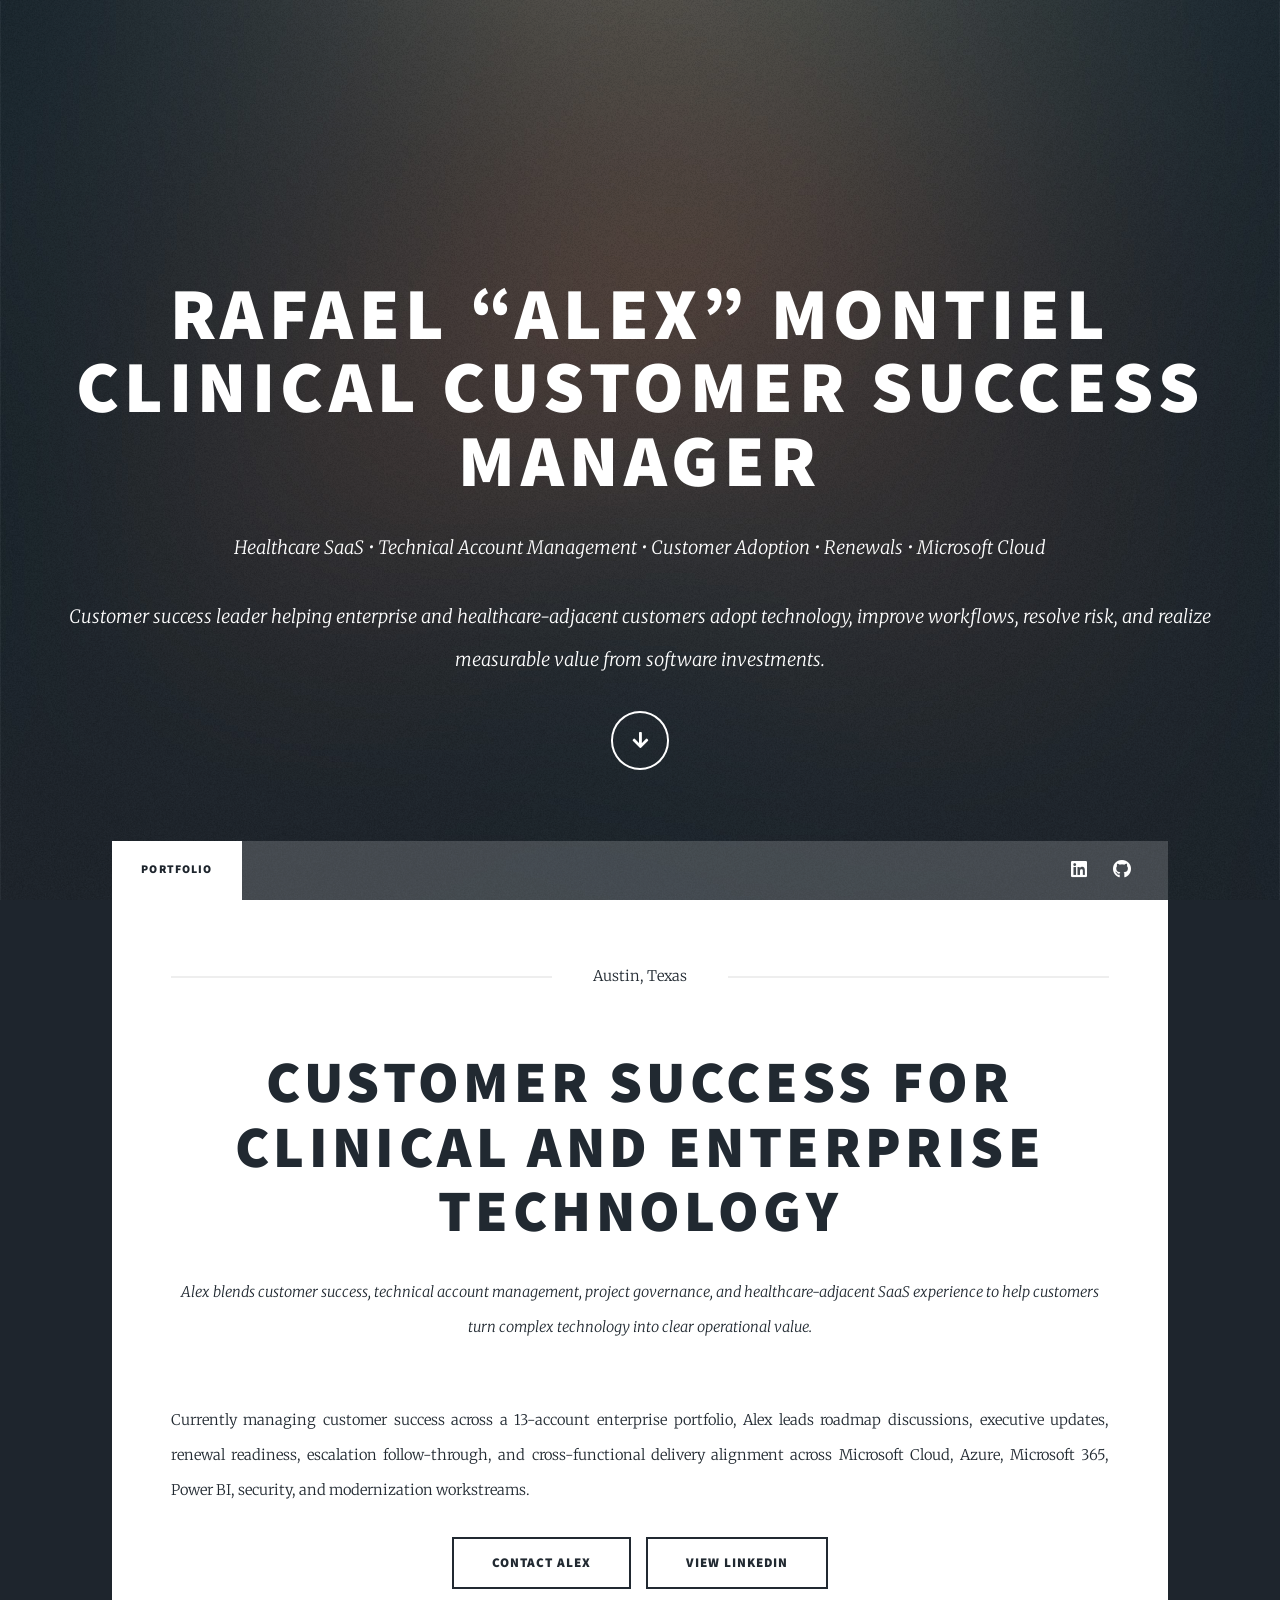
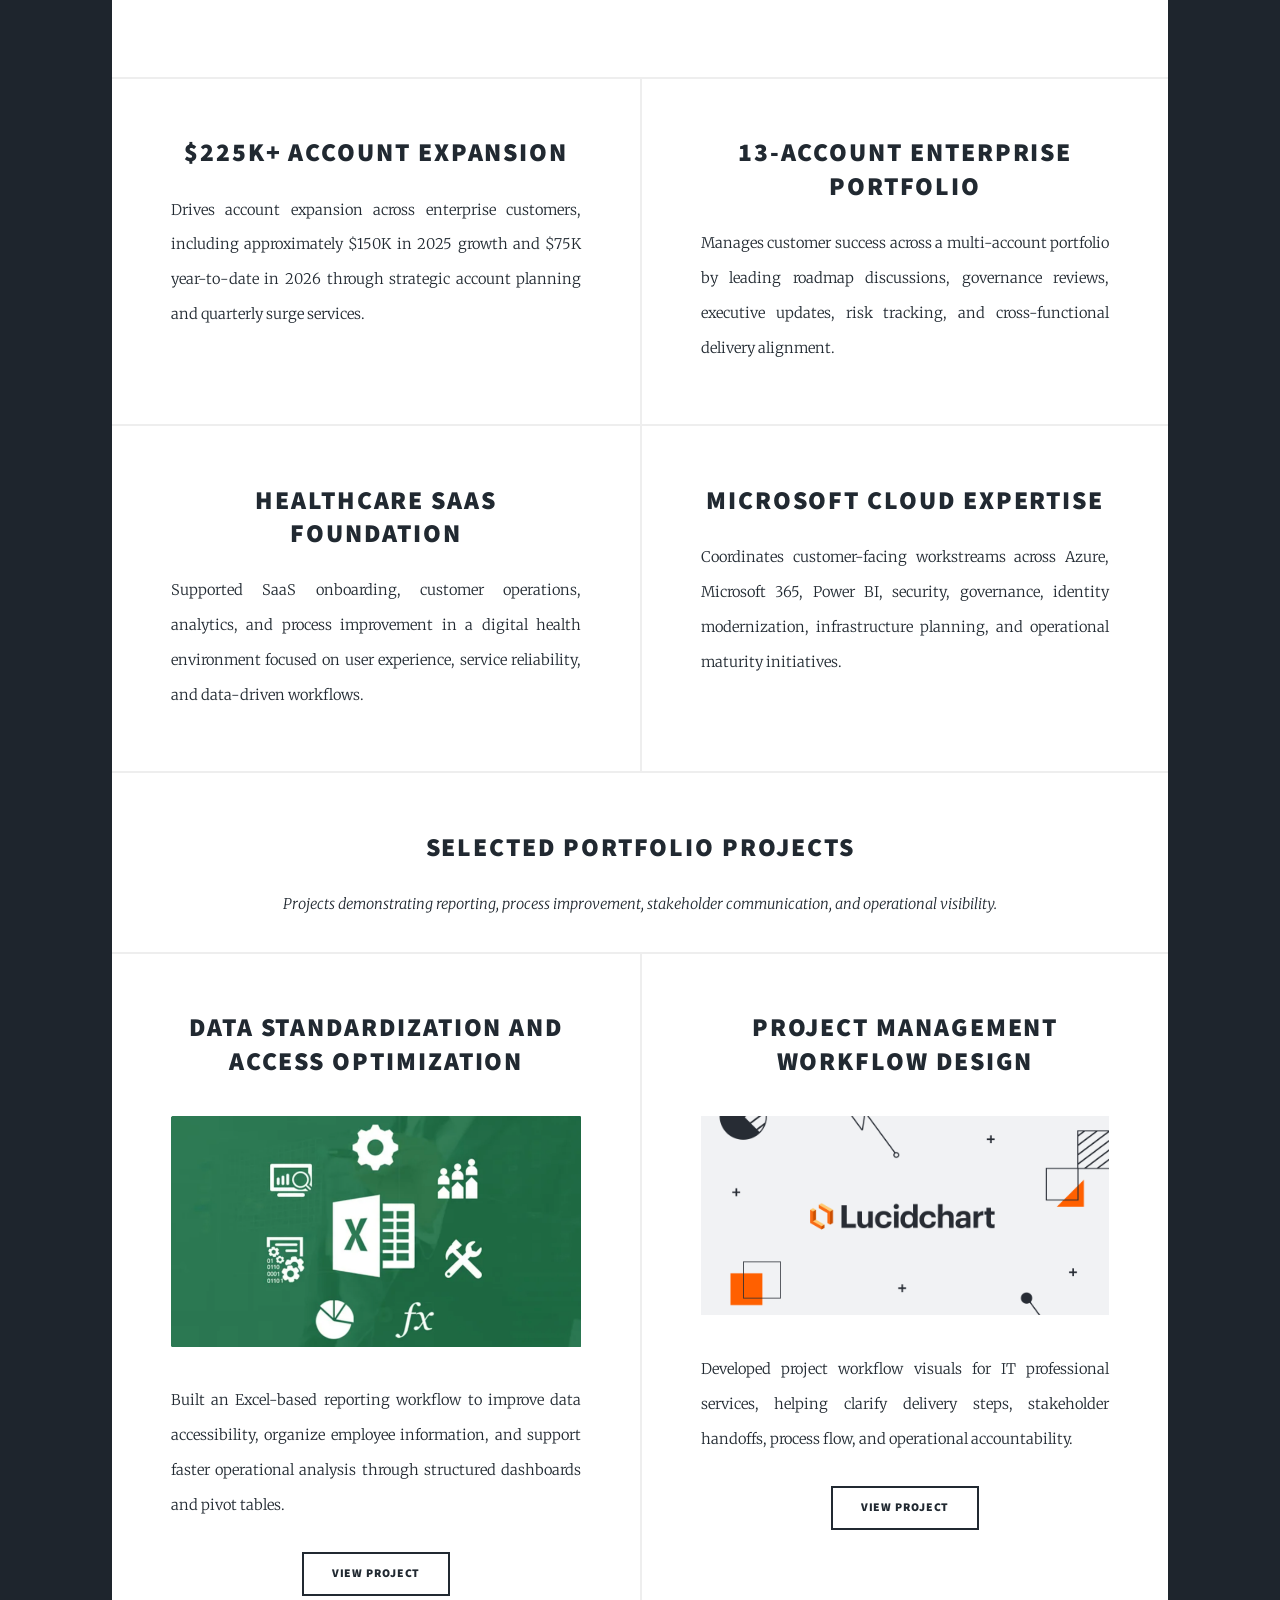
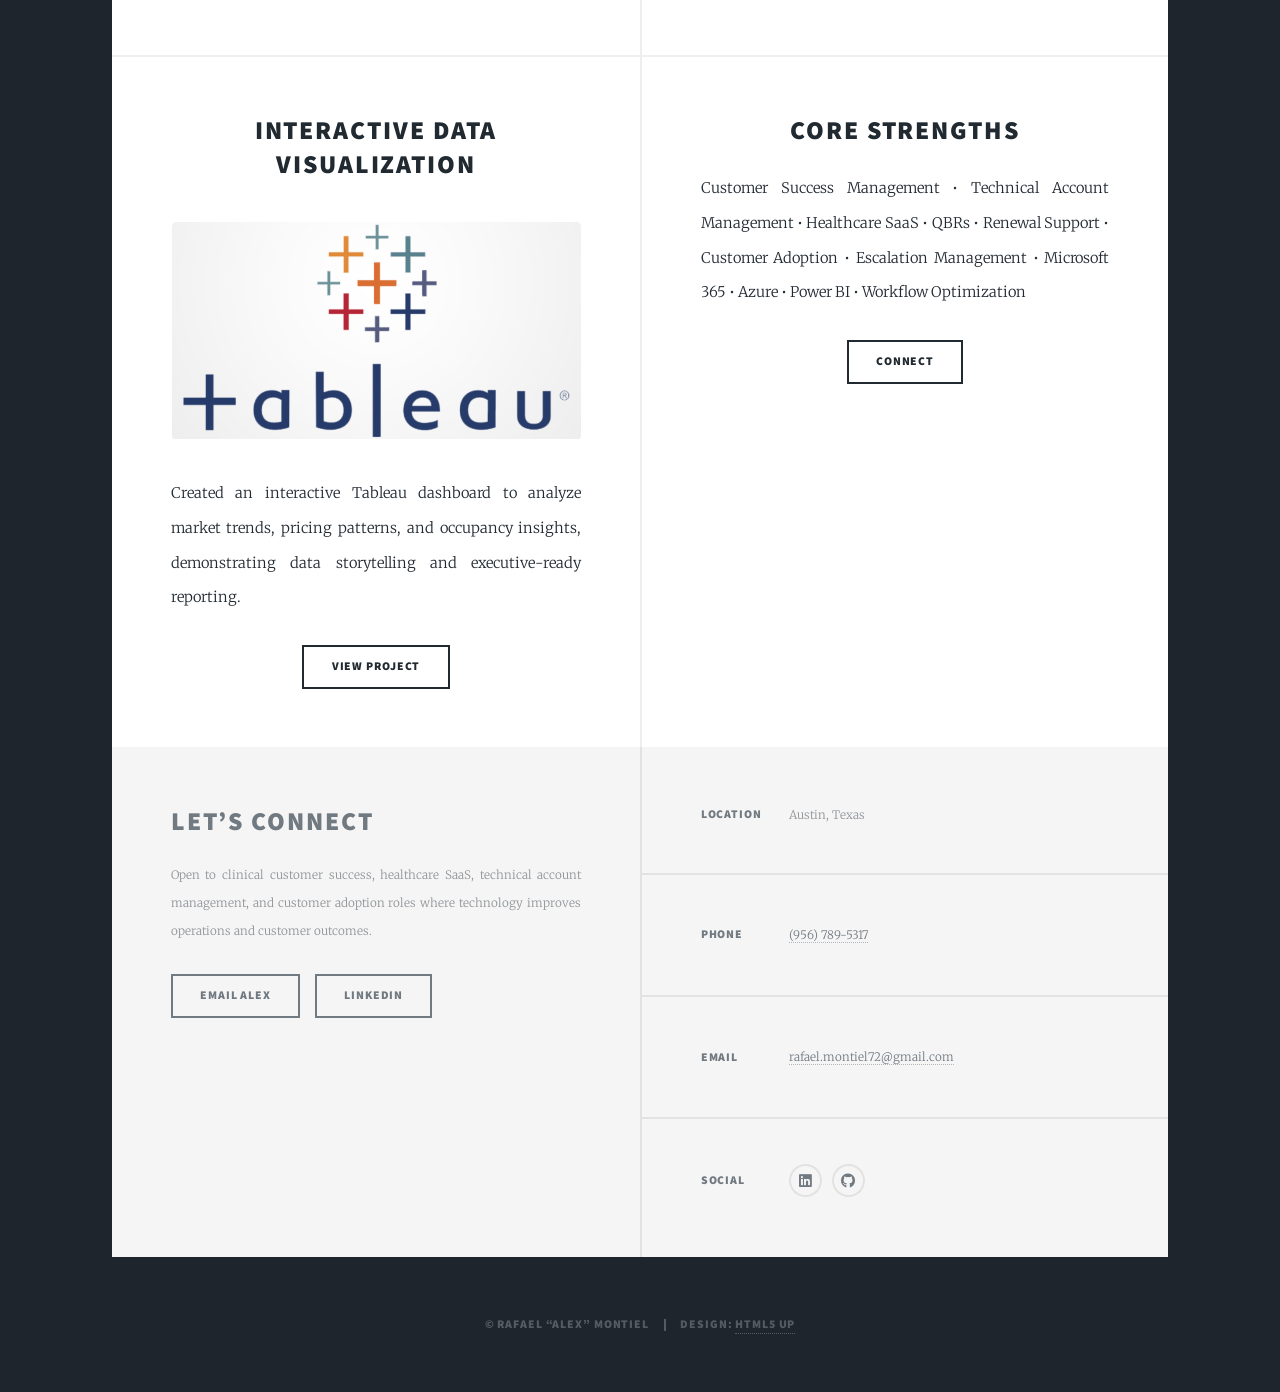
==== index.html @ 24ef8d2c "Update portfolio homepage for clinical customer success positioning" ====
<!DOCTYPE HTML>
<!--
	Massively by HTML5 UP
	html5up.net | @ajlkn
	Free for personal and commercial use under the CCA 3.0 license (html5up.net/license)
-->
<html>
	<head>
		<title>Rafael “Alex” Montiel | Clinical Customer Success Manager</title>
		<meta charset="utf-8" />
		<meta name="viewport" content="width=device-width, initial-scale=1, user-scalable=no" />
		<meta name="description" content="Rafael Alex Montiel is a Clinical Customer Success and Technical Account Management professional focused on healthcare SaaS, customer adoption, Microsoft Cloud, renewals, and account growth." />
		<link rel="stylesheet" href="assets/css/main.css" />
		<noscript><link rel="stylesheet" href="assets/css/noscript.css" /></noscript>
	</head>
	<body class="is-preload">

		<!-- Wrapper -->
			<div id="wrapper" class="fade-in">

				<!-- Intro -->
					<div id="intro">
						<h1>Rafael “Alex” Montiel<br />
						Clinical Customer Success Manager</h1>
						<p>Healthcare SaaS • Technical Account Management • Customer Adoption • Renewals • Microsoft Cloud</p>
						<p>Customer success leader helping enterprise and healthcare-adjacent customers adopt technology, improve workflows, resolve risk, and realize measurable value from software investments.</p>
						<ul class="actions">
							<li><a href="#main" class="button icon solid solo fa-arrow-down scrolly">Continue</a></li>
						</ul>
					</div>

				<!-- Header -->
					<header id="header">
						<a href="index.html" class="logo">Alex Montiel</a>
					</header>

				<!-- Nav -->
					<nav id="nav">
						<ul class="links">
							<li class="active"><a href="index.html">Portfolio</a></li>
						</ul>
						<ul class="icons">
							<li><a href="https://www.linkedin.com/in/rafael-montiel95" class="icon brands fa-linkedin"><span class="label">LinkedIn</span></a></li>
							<li><a href="https://github.com/RafaelMontiel" class="icon brands fa-github"><span class="label">GitHub</span></a></li>
						</ul>
					</nav>

				<!-- Main -->
					<div id="main">

						<!-- Featured Post -->
							<article class="post featured">
								<header class="major">
									<span class="date">Austin, Texas</span>
									<h2>Customer Success for Clinical and Enterprise Technology</h2>
									<p>Alex blends customer success, technical account management, project governance, and healthcare-adjacent SaaS experience to help customers turn complex technology into clear operational value.</p>
								</header>
								<p>Currently managing customer success across a 13-account enterprise portfolio, Alex leads roadmap discussions, executive updates, renewal readiness, escalation follow-through, and cross-functional delivery alignment across Microsoft Cloud, Azure, Microsoft 365, Power BI, security, and modernization workstreams.</p>
								<ul class="actions special">
									<li><a href="mailto:rafael.montiel72@gmail.com" class="button large">Contact Alex</a></li>
									<li><a href="https://www.linkedin.com/in/rafael-montiel95" class="button large">View LinkedIn</a></li>
								</ul>
							</article>

						<!-- Metrics -->
							<section class="posts">
								<article>
									<header>
										<h2>$225K+ Account Expansion</h2>
									</header>
									<p>Drives account expansion across enterprise customers, including approximately $150K in 2025 growth and $75K year-to-date in 2026 through strategic account planning and quarterly surge services.</p>
								</article>
								<article>
									<header>
										<h2>13-Account Enterprise Portfolio</h2>
									</header>
									<p>Manages customer success across a multi-account portfolio by leading roadmap discussions, governance reviews, executive updates, risk tracking, and cross-functional delivery alignment.</p>
								</article>
								<article>
									<header>
										<h2>Healthcare SaaS Foundation</h2>
									</header>
									<p>Supported SaaS onboarding, customer operations, analytics, and process improvement in a digital health environment focused on user experience, service reliability, and data-driven workflows.</p>
								</article>
								<article>
									<header>
										<h2>Microsoft Cloud Expertise</h2>
									</header>
									<p>Coordinates customer-facing workstreams across Azure, Microsoft 365, Power BI, security, governance, identity modernization, infrastructure planning, and operational maturity initiatives.</p>
								</article>
							</section>

						<!-- Projects -->
							<header class="major">
								<h2>Selected Portfolio Projects</h2>
								<p>Projects demonstrating reporting, process improvement, stakeholder communication, and operational visibility.</p>
							</header>

							<section class="posts">
								<article>
									<header>
										<h2><a href="https://1drv.ms/x/c/4909d6a53211a3e1/EeGjETKl1gkggEmCAAAAAAAB4zmbiMyWwoJrh-M13fNY0A?e=AVfJNj">Data Standardization and Access Optimization</a></h2>
									</header>
									<a href="https://1drv.ms/x/c/4909d6a53211a3e1/EeGjETKl1gkggEmCAAAAAAAB4zmbiMyWwoJrh-M13fNY0A?e=AVfJNj" class="image fit"><img src="images/Excel.png" alt="Excel dashboard project" /></a>
									<p>Built an Excel-based reporting workflow to improve data accessibility, organize employee information, and support faster operational analysis through structured dashboards and pivot tables.</p>
									<ul class="actions special">
										<li><a href="https://1drv.ms/x/c/4909d6a53211a3e1/EeGjETKl1gkggEmCAAAAAAAB4zmbiMyWwoJrh-M13fNY0A?e=AVfJNj" class="button">View Project</a></li>
									</ul>
								</article>
								<article>
									<header>
										<h2><a href="https://lucid.app/lucidchart/884b542e-8a46-4d22-9d83-8531dd3bf115/view">Project Management Workflow Design</a></h2>
									</header>
									<a href="https://lucid.app/lucidchart/884b542e-8a46-4d22-9d83-8531dd3bf115/view" class="image fit"><img src="images/Lucidchart logo.png" alt="Lucidchart workflow project" /></a>
									<p>Developed project workflow visuals for IT professional services, helping clarify delivery steps, stakeholder handoffs, process flow, and operational accountability.</p>
									<ul class="actions special">
										<li><a href="https://lucid.app/lucidchart/884b542e-8a46-4d22-9d83-8531dd3bf115/view" class="button">View Project</a></li>
									</ul>
								</article>
								<article>
									<header>
										<h2><a href="https://public.tableau.com/app/profile/rafael.montiel/viz/AirBnBFullProject_17159127843790/Dashboard2?publish=yes">Interactive Data Visualization</a></h2>
									</header>
									<a href="https://public.tableau.com/app/profile/rafael.montiel/viz/AirBnBFullProject_17159127843790/Dashboard2?publish=yes" class="image fit"><img src="images/Tableau.png" alt="Tableau dashboard project" /></a>
									<p>Created an interactive Tableau dashboard to analyze market trends, pricing patterns, and occupancy insights, demonstrating data storytelling and executive-ready reporting.</p>
									<ul class="actions special">
										<li><a href="https://public.tableau.com/app/profile/rafael.montiel/viz/AirBnBFullProject_17159127843790/Dashboard2?publish=yes" class="button">View Project</a></li>
									</ul>
								</article>
								<article>
									<header>
										<h2>Core Strengths</h2>
									</header>
									<p>Customer Success Management • Technical Account Management • Healthcare SaaS • QBRs • Renewal Support • Customer Adoption • Escalation Management • Microsoft 365 • Azure • Power BI • Workflow Optimization</p>
									<ul class="actions special">
										<li><a href="mailto:rafael.montiel72@gmail.com" class="button">Connect</a></li>
									</ul>
								</article>
							</section>

					</div>

				<!-- Footer -->
					<footer id="footer">
						<section>
							<h2>Let’s Connect</h2>
							<p>Open to clinical customer success, healthcare SaaS, technical account management, and customer adoption roles where technology improves operations and customer outcomes.</p>
							<ul class="actions">
								<li><a href="mailto:rafael.montiel72@gmail.com" class="button">Email Alex</a></li>
								<li><a href="https://www.linkedin.com/in/rafael-montiel95" class="button">LinkedIn</a></li>
							</ul>
						</section>
						<section class="split contact">
							<section class="alt">
								<h3>Location</h3>
								<p>Austin, Texas</p>
							</section>
							<section>
								<h3>Phone</h3>
								<p><a href="tel:19567895317">(956) 789-5317</a></p>
							</section>
							<section>
								<h3>Email</h3>
								<p><a href="mailto:rafael.montiel72@gmail.com">rafael.montiel72@gmail.com</a></p>
							</section>
							<section>
								<h3>Social</h3>
								<ul class="icons alt">
									<li><a href="https://www.linkedin.com/in/rafael-montiel95" class="icon brands alt fa-linkedin"><span class="label">LinkedIn</span></a></li>
									<li><a href="https://github.com/RafaelMontiel" class="icon brands alt fa-github"><span class="label">GitHub</span></a></li>
								</ul>
							</section>
						</section>
					</footer>

				<!-- Copyright -->
					<div id="copyright">
						<ul><li>&copy; Rafael “Alex” Montiel</li><li>Design: <a href="https://html5up.net">HTML5 UP</a></li></ul>
					</div>

			</div>

		<!-- Scripts -->
			<script src="assets/js/jquery.min.js"></script>
			<script src="assets/js/jquery.scrollex.min.js"></script>
			<script src="assets/js/jquery.scrolly.min.js"></script>
			<script src="assets/js/browser.min.js"></script>
			<script src="assets/js/breakpoints.min.js"></script>
			<script src="assets/js/util.js"></script>
			<script src="assets/js/main.js"></script>

	</body>
</html>
---- assets/css/main.css ----
@import url(fontawesome-all.min.css);
@import url("https://fonts.googleapis.com/css?family=Merriweather:300,700,300italic,700italic|Source+Sans+Pro:900");

/*
	Massively by HTML5 UP
	html5up.net | @ajlkn
	Free for personal and commercial use under the CCA 3.0 license (html5up.net/license)
*/

html, body, div, span, applet, object,
iframe, h1, h2, h3, h4, h5, h6, p, blockquote,
pre, a, abbr, acronym, address, big, cite,
code, del, dfn, em, img, ins, kbd, q, s, samp,
small, strike, strong, sub, sup, tt, var, b,
u, i, center, dl, dt, dd, ol, ul, li, fieldset,
form, label, legend, table, caption, tbody,
tfoot, thead, tr, th, td, article, aside,
canvas, details, embed, figure, figcaption,
footer, header, hgroup, menu, nav, output, ruby,
section, summary, time, mark, audio, video {
	margin: 0;
	padding: 0;
	border: 0;
	font-size: 100%;
	font: inherit;
	vertical-align: baseline;}

article, aside, details, figcaption, figure,
footer, header, hgroup, menu, nav, section {
	display: block;}

body {
	line-height: 1;
}

ol, ul {
	list-style: none;
}

blockquote, q {
	quotes: none;
}

	blockquote:before, blockquote:after, q:before, q:after {
		content: '';
		content: none;
	}

table {
	border-collapse: collapse;
	border-spacing: 0;
}

body {
	-webkit-text-size-adjust: none;
}

mark {
	background-color: transparent;
	color: inherit;
}

input::-moz-focus-inner {
	border: 0;
	padding: 0;
}

input, select, textarea {
	-moz-appearance: none;
	-webkit-appearance: none;
	-ms-appearance: none;
	appearance: none;
}

/* Basic */

	@-ms-viewport {
		width: device-width;
	}

	body {
		-ms-overflow-style: scrollbar;
	}

	@media screen and (max-width: 480px) {

		html, body {
			min-width: 320px;
		}

	}

	html {
		box-sizing: border-box;
	}

	*, *:before, *:after {
		box-sizing: inherit;
	}

	body {
		background-color: #1e252d;
	}

		body.is-preload *, body.is-preload *:before, body.is-preload *:after {
			-moz-animation: none !important;
			-webkit-animation: none !important;
			-ms-animation: none !important;
			animation: none !important;
			-moz-transition: none !important;
			-webkit-transition: none !important;
			-ms-transition: none !important;
			transition: none !important;
		}

/* Type */

	html {
		font-size: 16pt;
	}

		@media screen and (max-width: 1680px) {

			html {
				font-size: 12pt;
			}

		}

		@media screen and (max-width: 1280px) {

			html {
				font-size: 11pt;
			}

		}

		@media screen and (max-width: 360px) {

			html {
				font-size: 10pt;
			}

		}

	body {
		color: #212931;
	}

	body, input, select, textarea {
		font-family: "Merriweather", Georgia, serif;
		font-weight: 300;
		font-size: 1rem;
		line-height: 2.375;
	}

	a {
		-moz-transition: color 0.2s ease-in-out, background-color 0.2s ease-in-out, border-color 0.2s ease-in-out, box-shadow 0.2s ease-in-out;
		-webkit-transition: color 0.2s ease-in-out, background-color 0.2s ease-in-out, border-color 0.2s ease-in-out, box-shadow 0.2s ease-in-out;
		-ms-transition: color 0.2s ease-in-out, background-color 0.2s ease-in-out, border-color 0.2s ease-in-out, box-shadow 0.2s ease-in-out;
		transition: color 0.2s ease-in-out, background-color 0.2s ease-in-out, border-color 0.2s ease-in-out, box-shadow 0.2s ease-in-out;
		border-bottom: dotted 1px;
		text-decoration: none;
	}

		a:hover {
			border-bottom-color: transparent;
		}

	strong, b {
		font-weight: 600;
	}

	em, i {
		font-style: italic;
	}

	p {
		text-align: justify;
		margin: 0 0 2rem 0;
	}

	h1, h2, h3, h4, h5, h6 {
		font-family: "Source Sans Pro", Helvetica, sans-serif;
		font-weight: 900;
		line-height: 1.5;
		letter-spacing: 0.075em;
		text-transform: uppercase;
		margin: 0 0 1rem 0;
	}

		h1 a, h2 a, h3 a, h4 a, h5 a, h6 a {
			border-bottom: 0;
			color: inherit;
			text-decoration: none;
		}

	h1 {
		font-size: 4rem;
		line-height: 1.1;
		margin: 0 0 2rem 0;
	}

	h2 {
		font-size: 1.75rem;
		line-height: 1.3;
		margin: 0 0 1.5rem 0;
	}

	h3 {
		font-size: 1.25rem;
		margin: 0 0 1.5rem 0;
	}

	h4 {
		font-size: 1rem;
	}

	h5 {
		font-size: 0.9rem;
	}

	h6 {
		font-size: 0.8rem;
	}

	sub {
		font-size: 0.8rem;
		position: relative;
		top: 0.5rem;
	}

	sup {
		font-size: 0.8rem;
		position: relative;
		top: -0.5rem;
	}

	blockquote {
		border-left: solid 4px;
		font-style: italic;
		margin: 0 0 2rem 0;
		padding: 0.5rem 0 0.5rem 2rem;
	}

	code {
		border: solid 2px;
		font-family: "Courier New", monospace;
		font-size: 0.9rem;
		margin: 0 0.25rem;
		padding: 0.25rem 0.65rem;
	}

	pre {
		-webkit-overflow-scrolling: touch;
		font-family: "Courier New", monospace;
		font-size: 0.9rem;
		margin: 0 0 2rem 0;
	}

		pre code {
			display: block;
			line-height: 1.75;
			padding: 1rem 1.5rem;
			overflow-x: auto;
		}

	hr {
		border: 0;
		border-bottom: solid 2px;
		margin: 3rem 0;
	}

		hr.major {
			margin: 5rem 0;
		}

	.align-left {
		text-align: left;
	}

	.align-center {
		text-align: center;
	}

	.align-right {
		text-align: right;
	}

	input, select, textarea {
		color: #212931;
	}

	a {
		color: #212931;
		border-bottom-color: rgba(33, 41, 49, 0.5);
	}

		a:hover {
			border-bottom-color: transparent;
			color: #18bfef !important;
		}

	strong, b {
		color: #212931;
	}

	h1, h2, h3, h4, h5, h6 {
		color: #212931;
	}

	blockquote {
		border-left-color: #eeeeee;
	}

	code {
		background: rgba(220, 220, 220, 0.25);
		border-color: #eeeeee;
	}

	hr {
		border-bottom-color: #eeeeee;
	}

/* Row */

	.row {
		display: flex;
		flex-wrap: wrap;
		box-sizing: border-box;
		align-items: stretch;
	}

		.row > * {
			box-sizing: border-box;
		}

		.row.gtr-uniform > * > :last-child {
			margin-bottom: 0;
		}

		.row.aln-left {
			justify-content: flex-start;
		}

		.row.aln-center {
			justify-content: center;
		}

		.row.aln-right {
			justify-content: flex-end;
		}

		.row.aln-top {
			align-items: flex-start;
		}

		.row.aln-middle {
			align-items: center;
		}

		.row.aln-bottom {
			align-items: flex-end;
		}

		.row > .imp {
			order: -1;
		}

		.row > .col-1 {
			width: 8.33333%;
		}

		.row > .off-1 {
			margin-left: 8.33333%;
		}

		.row > .col-2 {
			width: 16.66667%;
		}

		.row > .off-2 {
			margin-left: 16.66667%;
		}

		.row > .col-3 {
			width: 25%;
		}

		.row > .off-3 {
			margin-left: 25%;
		}

		.row > .col-4 {
			width: 33.33333%;
		}

		.row > .off-4 {
			margin-left: 33.33333%;
		}

		.row > .col-5 {
			width: 41.66667%;
		}

		.row > .off-5 {
			margin-left: 41.66667%;
		}

		.row > .col-6 {
			width: 50%;
		}

		.row > .off-6 {
			margin-left: 50%;
		}

		.row > .col-7 {
			width: 58.33333%;
		}

		.row > .off-7 {
			margin-left: 58.33333%;
		}

		.row > .col-8 {
			width: 66.66667%;
		}

		.row > .off-8 {
			margin-left: 66.66667%;
		}

		.row > .col-9 {
			width: 75%;
		}

		.row > .off-9 {
			margin-left: 75%;
		}

		.row > .col-10 {
			width: 83.33333%;
		}

		.row > .off-10 {
			margin-left: 83.33333%;
		}

		.row > .col-11 {
			width: 91.66667%;
		}

		.row > .off-11 {
			margin-left: 91.66667%;
		}

		.row > .col-12 {
			width: 100%;
		}

		.row > .off-12 {
			margin-left: 100%;
		}

		.row.gtr-0 {
			margin-top: 0;
			margin-left: 0rem;
		}

			.row.gtr-0 > * {
				padding: 0 0 0 0rem;
			}

			.row.gtr-0.gtr-uniform {
				margin-top: 0rem;
			}

				.row.gtr-0.gtr-uniform > * {
					padding-top: 0rem;
				}

		.row.gtr-25 {
			margin-top: 0;
			margin-left: -0.375rem;
		}

			.row.gtr-25 > * {
				padding: 0 0 0 0.375rem;
			}

			.row.gtr-25.gtr-uniform {
				margin-top: -0.375rem;
			}

				.row.gtr-25.gtr-uniform > * {
					padding-top: 0.375rem;
				}

		.row.gtr-50 {
			margin-top: 0;
			margin-left: -0.75rem;
		}

			.row.gtr-50 > * {
				padding: 0 0 0 0.75rem;
			}

			.row.gtr-50.gtr-uniform {
				margin-top: -0.75rem;
			}

				.row.gtr-50.gtr-uniform > * {
					padding-top: 0.75rem;
				}

		.row {
			margin-top: 0;
			margin-left: -1.5rem;
		}

			.row > * {
				padding: 0 0 0 1.5rem;
			}

			.row.gtr-uniform {
				margin-top: -1.5rem;
			}

				.row.gtr-uniform > * {
					padding-top: 1.5rem;
				}

		.row.gtr-150 {
			margin-top: 0;
			margin-left: -2.25rem;
		}

			.row.gtr-150 > * {
				padding: 0 0 0 2.25rem;
			}

			.row.gtr-150.gtr-uniform {
				margin-top: -2.25rem;
			}

				.row.gtr-150.gtr-uniform > * {
					padding-top: 2.25rem;
				}

		.row.gtr-200 {
			margin-top: 0;
			margin-left: -3rem;
		}

			.row.gtr-200 > * {
				padding: 0 0 0 3rem;
			}

			.row.gtr-200.gtr-uniform {
				margin-top: -3rem;
			}

				.row.gtr-200.gtr-uniform > * {
					padding-top: 3rem;
				}

		@media screen and (max-width: 1680px) {

			.row {
				display: flex;
				flex-wrap: wrap;
				box-sizing: border-box;
				align-items: stretch;
			}

				.row > * {
					box-sizing: border-box;
				}

				.row.gtr-uniform > * > :last-child {
					margin-bottom: 0;
				}

				.row.aln-left {
					justify-content: flex-start;
				}

				.row.aln-center {
					justify-content: center;
				}

				.row.aln-right {
					justify-content: flex-end;
				}

				.row.aln-top {
					align-items: flex-start;
				}

				.row.aln-middle {
					align-items: center;
				}

				.row.aln-bottom {
					align-items: flex-end;
				}

				.row > .imp-xlarge {
					order: -1;
				}

				.row > .col-1-xlarge {
					width: 8.33333%;
				}

				.row > .off-1-xlarge {
					margin-left: 8.33333%;
				}

				.row > .col-2-xlarge {
					width: 16.66667%;
				}

				.row > .off-2-xlarge {
					margin-left: 16.66667%;
				}

				.row > .col-3-xlarge {
					width: 25%;
				}

				.row > .off-3-xlarge {
					margin-left: 25%;
				}

				.row > .col-4-xlarge {
					width: 33.33333%;
				}

				.row > .off-4-xlarge {
					margin-left: 33.33333%;
				}

				.row > .col-5-xlarge {
					width: 41.66667%;
				}

				.row > .off-5-xlarge {
					margin-left: 41.66667%;
				}

				.row > .col-6-xlarge {
					width: 50%;
				}

				.row > .off-6-xlarge {
					margin-left: 50%;
				}

				.row > .col-7-xlarge {
					width: 58.33333%;
				}

				.row > .off-7-xlarge {
					margin-left: 58.33333%;
				}

				.row > .col-8-xlarge {
					width: 66.66667%;
				}

				.row > .off-8-xlarge {
					margin-left: 66.66667%;
				}

				.row > .col-9-xlarge {
					width: 75%;
				}

				.row > .off-9-xlarge {
					margin-left: 75%;
				}

				.row > .col-10-xlarge {
					width: 83.33333%;
				}

				.row > .off-10-xlarge {
					margin-left: 83.33333%;
				}

				.row > .col-11-xlarge {
					width: 91.66667%;
				}

				.row > .off-11-xlarge {
					margin-left: 91.66667%;
				}

				.row > .col-12-xlarge {
					width: 100%;
				}

				.row > .off-12-xlarge {
					margin-left: 100%;
				}

				.row.gtr-0 {
					margin-top: 0;
					margin-left: 0rem;
				}

					.row.gtr-0 > * {
						padding: 0 0 0 0rem;
					}

					.row.gtr-0.gtr-uniform {
						margin-top: 0rem;
					}

						.row.gtr-0.gtr-uniform > * {
							padding-top: 0rem;
						}

				.row.gtr-25 {
					margin-top: 0;
					margin-left: -0.375rem;
				}

					.row.gtr-25 > * {
						padding: 0 0 0 0.375rem;
					}

					.row.gtr-25.gtr-uniform {
						margin-top: -0.375rem;
					}

						.row.gtr-25.gtr-uniform > * {
							padding-top: 0.375rem;
						}

				.row.gtr-50 {
					margin-top: 0;
					margin-left: -0.75rem;
				}

					.row.gtr-50 > * {
						padding: 0 0 0 0.75rem;
					}

					.row.gtr-50.gtr-uniform {
						margin-top: -0.75rem;
					}

						.row.gtr-50.gtr-uniform > * {
							padding-top: 0.75rem;
						}

				.row {
					margin-top: 0;
					margin-left: -1.5rem;
				}

					.row > * {
						padding: 0 0 0 1.5rem;
					}

					.row.gtr-uniform {
						margin-top: -1.5rem;
					}

						.row.gtr-uniform > * {
							padding-top: 1.5rem;
						}

				.row.gtr-150 {
					margin-top: 0;
					margin-left: -2.25rem;
				}

					.row.gtr-150 > * {
						padding: 0 0 0 2.25rem;
					}

					.row.gtr-150.gtr-uniform {
						margin-top: -2.25rem;
					}

						.row.gtr-150.gtr-uniform > * {
							padding-top: 2.25rem;
						}

				.row.gtr-200 {
					margin-top: 0;
					margin-left: -3rem;
				}

					.row.gtr-200 > * {
						padding: 0 0 0 3rem;
					}

					.row.gtr-200.gtr-uniform {
						margin-top: -3rem;
					}

						.row.gtr-200.gtr-uniform > * {
							padding-top: 3rem;
						}

		}

		@media screen and (max-width: 1280px) {

			.row {
				display: flex;
				flex-wrap: wrap;
				box-sizing: border-box;
				align-items: stretch;
			}

				.row > * {
					box-sizing: border-box;
				}

				.row.gtr-uniform > * > :last-child {
					margin-bottom: 0;
				}

				.row.aln-left {
					justify-content: flex-start;
				}

				.row.aln-center {
					justify-content: center;
				}

				.row.aln-right {
					justify-content: flex-end;
				}

				.row.aln-top {
					align-items: flex-start;
				}

				.row.aln-middle {
					align-items: center;
				}

				.row.aln-bottom {
					align-items: flex-end;
				}

				.row > .imp-large {
					order: -1;
				}

				.row > .col-1-large {
					width: 8.33333%;
				}

				.row > .off-1-large {
					margin-left: 8.33333%;
				}

				.row > .col-2-large {
					width: 16.66667%;
				}

				.row > .off-2-large {
					margin-left: 16.66667%;
				}

				.row > .col-3-large {
					width: 25%;
				}

				.row > .off-3-large {
					margin-left: 25%;
				}

				.row > .col-4-large {
					width: 33.33333%;
				}

				.row > .off-4-large {
					margin-left: 33.33333%;
				}

				.row > .col-5-large {
					width: 41.66667%;
				}

				.row > .off-5-large {
					margin-left: 41.66667%;
				}

				.row > .col-6-large {
					width: 50%;
				}

				.row > .off-6-large {
					margin-left: 50%;
				}

				.row > .col-7-large {
					width: 58.33333%;
				}

				.row > .off-7-large {
					margin-left: 58.33333%;
				}

				.row > .col-8-large {
					width: 66.66667%;
				}

				.row > .off-8-large {
					margin-left: 66.66667%;
				}

				.row > .col-9-large {
					width: 75%;
				}

				.row > .off-9-large {
					margin-left: 75%;
				}

				.row > .col-10-large {
					width: 83.33333%;
				}

				.row > .off-10-large {
					margin-left: 83.33333%;
				}

				.row > .col-11-large {
					width: 91.66667%;
				}

				.row > .off-11-large {
					margin-left: 91.66667%;
				}

				.row > .col-12-large {
					width: 100%;
				}

				.row > .off-12-large {
					margin-left: 100%;
				}

				.row.gtr-0 {
					margin-top: 0;
					margin-left: 0rem;
				}

					.row.gtr-0 > * {
						padding: 0 0 0 0rem;
					}

					.row.gtr-0.gtr-uniform {
						margin-top: 0rem;
					}

						.row.gtr-0.gtr-uniform > * {
							padding-top: 0rem;
						}

				.row.gtr-25 {
					margin-top: 0;
					margin-left: -0.375rem;
				}

					.row.gtr-25 > * {
						padding: 0 0 0 0.375rem;
					}

					.row.gtr-25.gtr-uniform {
						margin-top: -0.375rem;
					}

						.row.gtr-25.gtr-uniform > * {
							padding-top: 0.375rem;
						}

				.row.gtr-50 {
					margin-top: 0;
					margin-left: -0.75rem;
				}

					.row.gtr-50 > * {
						padding: 0 0 0 0.75rem;
					}

					.row.gtr-50.gtr-uniform {
						margin-top: -0.75rem;
					}

						.row.gtr-50.gtr-uniform > * {
							padding-top: 0.75rem;
						}

				.row {
					margin-top: 0;
					margin-left: -1.5rem;
				}

					.row > * {
						padding: 0 0 0 1.5rem;
					}

					.row.gtr-uniform {
						margin-top: -1.5rem;
					}

						.row.gtr-uniform > * {
							padding-top: 1.5rem;
						}

				.row.gtr-150 {
					margin-top: 0;
					margin-left: -2.25rem;
				}

					.row.gtr-150 > * {
						padding: 0 0 0 2.25rem;
					}

					.row.gtr-150.gtr-uniform {
						margin-top: -2.25rem;
					}

						.row.gtr-150.gtr-uniform > * {
							padding-top: 2.25rem;
						}

				.row.gtr-200 {
					margin-top: 0;
					margin-left: -3rem;
				}

					.row.gtr-200 > * {
						padding: 0 0 0 3rem;
					}

					.row.gtr-200.gtr-uniform {
						margin-top: -3rem;
					}

						.row.gtr-200.gtr-uniform > * {
							padding-top: 3rem;
						}

		}

		@media screen and (max-width: 980px) {

			.row {
				display: flex;
				flex-wrap: wrap;
				box-sizing: border-box;
				align-items: stretch;
			}

				.row > * {
					box-sizing: border-box;
				}

				.row.gtr-uniform > * > :last-child {
					margin-bottom: 0;
				}

				.row.aln-left {
					justify-content: flex-start;
				}

				.row.aln-center {
					justify-content: center;
				}

				.row.aln-right {
					justify-content: flex-end;
				}

				.row.aln-top {
					align-items: flex-start;
				}

				.row.aln-middle {
					align-items: center;
				}

				.row.aln-bottom {
					align-items: flex-end;
				}

				.row > .imp-medium {
					order: -1;
				}

				.row > .col-1-medium {
					width: 8.33333%;
				}

				.row > .off-1-medium {
					margin-left: 8.33333%;
				}

				.row > .col-2-medium {
					width: 16.66667%;
				}

				.row > .off-2-medium {
					margin-left: 16.66667%;
				}

				.row > .col-3-medium {
					width: 25%;
				}

				.row > .off-3-medium {
					margin-left: 25%;
				}

				.row > .col-4-medium {
					width: 33.33333%;
				}

				.row > .off-4-medium {
					margin-left: 33.33333%;
				}

				.row > .col-5-medium {
					width: 41.66667%;
				}

				.row > .off-5-medium {
					margin-left: 41.66667%;
				}

				.row > .col-6-medium {
					width: 50%;
				}

				.row > .off-6-medium {
					margin-left: 50%;
				}

				.row > .col-7-medium {
					width: 58.33333%;
				}

				.row > .off-7-medium {
					margin-left: 58.33333%;
				}

				.row > .col-8-medium {
					width: 66.66667%;
				}

				.row > .off-8-medium {
					margin-left: 66.66667%;
				}

				.row > .col-9-medium {
					width: 75%;
				}

				.row > .off-9-medium {
					margin-left: 75%;
				}

				.row > .col-10-medium {
					width: 83.33333%;
				}

				.row > .off-10-medium {
					margin-left: 83.33333%;
				}

				.row > .col-11-medium {
					width: 91.66667%;
				}

				.row > .off-11-medium {
					margin-left: 91.66667%;
				}

				.row > .col-12-medium {
					width: 100%;
				}

				.row > .off-12-medium {
					margin-left: 100%;
				}

				.row.gtr-0 {
					margin-top: 0;
					margin-left: 0rem;
				}

					.row.gtr-0 > * {
						padding: 0 0 0 0rem;
					}

					.row.gtr-0.gtr-uniform {
						margin-top: 0rem;
					}

						.row.gtr-0.gtr-uniform > * {
							padding-top: 0rem;
						}

				.row.gtr-25 {
					margin-top: 0;
					margin-left: -0.375rem;
				}

					.row.gtr-25 > * {
						padding: 0 0 0 0.375rem;
					}

					.row.gtr-25.gtr-uniform {
						margin-top: -0.375rem;
					}

						.row.gtr-25.gtr-uniform > * {
							padding-top: 0.375rem;
						}

				.row.gtr-50 {
					margin-top: 0;
					margin-left: -0.75rem;
				}

					.row.gtr-50 > * {
						padding: 0 0 0 0.75rem;
					}

					.row.gtr-50.gtr-uniform {
						margin-top: -0.75rem;
					}

						.row.gtr-50.gtr-uniform > * {
							padding-top: 0.75rem;
						}

				.row {
					margin-top: 0;
					margin-left: -1.5rem;
				}

					.row > * {
						padding: 0 0 0 1.5rem;
					}

					.row.gtr-uniform {
						margin-top: -1.5rem;
					}

						.row.gtr-uniform > * {
							padding-top: 1.5rem;
						}

				.row.gtr-150 {
					margin-top: 0;
					margin-left: -2.25rem;
				}

					.row.gtr-150 > * {
						padding: 0 0 0 2.25rem;
					}

					.row.gtr-150.gtr-uniform {
						margin-top: -2.25rem;
					}

						.row.gtr-150.gtr-uniform > * {
							padding-top: 2.25rem;
						}

				.row.gtr-200 {
					margin-top: 0;
					margin-left: -3rem;
				}

					.row.gtr-200 > * {
						padding: 0 0 0 3rem;
					}

					.row.gtr-200.gtr-uniform {
						margin-top: -3rem;
					}

						.row.gtr-200.gtr-uniform > * {
							padding-top: 3rem;
						}

		}

		@media screen and (max-width: 736px) {

			.row {
				display: flex;
				flex-wrap: wrap;
				box-sizing: border-box;
				align-items: stretch;
			}

				.row > * {
					box-sizing: border-box;
				}

				.row.gtr-uniform > * > :last-child {
					margin-bottom: 0;
				}

				.row.aln-left {
					justify-content: flex-start;
				}

				.row.aln-center {
					justify-content: center;
				}

				.row.aln-right {
					justify-content: flex-end;
				}

				.row.aln-top {
					align-items: flex-start;
				}

				.row.aln-middle {
					align-items: center;
				}

				.row.aln-bottom {
					align-items: flex-end;
				}

				.row > .imp-small {
					order: -1;
				}

				.row > .col-1-small {
					width: 8.33333%;
				}

				.row > .off-1-small {
					margin-left: 8.33333%;
				}

				.row > .col-2-small {
					width: 16.66667%;
				}

				.row > .off-2-small {
					margin-left: 16.66667%;
				}

				.row > .col-3-small {
					width: 25%;
				}

				.row > .off-3-small {
					margin-left: 25%;
				}

				.row > .col-4-small {
					width: 33.33333%;
				}

				.row > .off-4-small {
					margin-left: 33.33333%;
				}

				.row > .col-5-small {
					width: 41.66667%;
				}

				.row > .off-5-small {
					margin-left: 41.66667%;
				}

				.row > .col-6-small {
					width: 50%;
				}

				.row > .off-6-small {
					margin-left: 50%;
				}

				.row > .col-7-small {
					width: 58.33333%;
				}

				.row > .off-7-small {
					margin-left: 58.33333%;
				}

				.row > .col-8-small {
					width: 66.66667%;
				}

				.row > .off-8-small {
					margin-left: 66.66667%;
				}

				.row > .col-9-small {
					width: 75%;
				}

				.row > .off-9-small {
					margin-left: 75%;
				}

				.row > .col-10-small {
					width: 83.33333%;
				}

				.row > .off-10-small {
					margin-left: 83.33333%;
				}

				.row > .col-11-small {
					width: 91.66667%;
				}

				.row > .off-11-small {
					margin-left: 91.66667%;
				}

				.row > .col-12-small {
					width: 100%;
				}

				.row > .off-12-small {
					margin-left: 100%;
				}

				.row.gtr-0 {
					margin-top: 0;
					margin-left: 0rem;
				}

					.row.gtr-0 > * {
						padding: 0 0 0 0rem;
					}

					.row.gtr-0.gtr-uniform {
						margin-top: 0rem;
					}

						.row.gtr-0.gtr-uniform > * {
							padding-top: 0rem;
						}

				.row.gtr-25 {
					margin-top: 0;
					margin-left: -0.375rem;
				}

					.row.gtr-25 > * {
						padding: 0 0 0 0.375rem;
					}

					.row.gtr-25.gtr-uniform {
						margin-top: -0.375rem;
					}

						.row.gtr-25.gtr-uniform > * {
							padding-top: 0.375rem;
						}

				.row.gtr-50 {
					margin-top: 0;
					margin-left: -0.75rem;
				}

					.row.gtr-50 > * {
						padding: 0 0 0 0.75rem;
					}

					.row.gtr-50.gtr-uniform {
						margin-top: -0.75rem;
					}

						.row.gtr-50.gtr-uniform > * {
							padding-top: 0.75rem;
						}

				.row {
					margin-top: 0;
					margin-left: -1.5rem;
				}

					.row > * {
						padding: 0 0 0 1.5rem;
					}

					.row.gtr-uniform {
						margin-top: -1.5rem;
					}

						.row.gtr-uniform > * {
							padding-top: 1.5rem;
						}

				.row.gtr-150 {
					margin-top: 0;
					margin-left: -2.25rem;
				}

					.row.gtr-150 > * {
						padding: 0 0 0 2.25rem;
					}

					.row.gtr-150.gtr-uniform {
						margin-top: -2.25rem;
					}

						.row.gtr-150.gtr-uniform > * {
							padding-top: 2.25rem;
						}

				.row.gtr-200 {
					margin-top: 0;
					margin-left: -3rem;
				}

					.row.gtr-200 > * {
						padding: 0 0 0 3rem;
					}

					.row.gtr-200.gtr-uniform {
						margin-top: -3rem;
					}

						.row.gtr-200.gtr-uniform > * {
							padding-top: 3rem;
						}

		}

		@media screen and (max-width: 480px) {

			.row {
				display: flex;
				flex-wrap: wrap;
				box-sizing: border-box;
				align-items: stretch;
			}

				.row > * {
					box-sizing: border-box;
				}

				.row.gtr-uniform > * > :last-child {
					margin-bottom: 0;
				}

				.row.aln-left {
					justify-content: flex-start;
				}

				.row.aln-center {
					justify-content: center;
				}

				.row.aln-right {
					justify-content: flex-end;
				}

				.row.aln-top {
					align-items: flex-start;
				}

				.row.aln-middle {
					align-items: center;
				}

				.row.aln-bottom {
					align-items: flex-end;
				}

				.row > .imp-xsmall {
					order: -1;
				}

				.row > .col-1-xsmall {
					width: 8.33333%;
				}

				.row > .off-1-xsmall {
					margin-left: 8.33333%;
				}

				.row > .col-2-xsmall {
					width: 16.66667%;
				}

				.row > .off-2-xsmall {
					margin-left: 16.66667%;
				}

				.row > .col-3-xsmall {
					width: 25%;
				}

				.row > .off-3-xsmall {
					margin-left: 25%;
				}

				.row > .col-4-xsmall {
					width: 33.33333%;
				}

				.row > .off-4-xsmall {
					margin-left: 33.33333%;
				}

				.row > .col-5-xsmall {
					width: 41.66667%;
				}

				.row > .off-5-xsmall {
					margin-left: 41.66667%;
				}

				.row > .col-6-xsmall {
					width: 50%;
				}

				.row > .off-6-xsmall {
					margin-left: 50%;
				}

				.row > .col-7-xsmall {
					width: 58.33333%;
				}

				.row > .off-7-xsmall {
					margin-left: 58.33333%;
				}

				.row > .col-8-xsmall {
					width: 66.66667%;
				}

				.row > .off-8-xsmall {
					margin-left: 66.66667%;
				}

				.row > .col-9-xsmall {
					width: 75%;
				}

				.row > .off-9-xsmall {
					margin-left: 75%;
				}

				.row > .col-10-xsmall {
					width: 83.33333%;
				}

				.row > .off-10-xsmall {
					margin-left: 83.33333%;
				}

				.row > .col-11-xsmall {
					width: 91.66667%;
				}

				.row > .off-11-xsmall {
					margin-left: 91.66667%;
				}

				.row > .col-12-xsmall {
					width: 100%;
				}

				.row > .off-12-xsmall {
					margin-left: 100%;
				}

				.row.gtr-0 {
					margin-top: 0;
					margin-left: 0rem;
				}

					.row.gtr-0 > * {
						padding: 0 0 0 0rem;
					}

					.row.gtr-0.gtr-uniform {
						margin-top: 0rem;
					}

						.row.gtr-0.gtr-uniform > * {
							padding-top: 0rem;
						}

				.row.gtr-25 {
					margin-top: 0;
					margin-left: -0.375rem;
				}

					.row.gtr-25 > * {
						padding: 0 0 0 0.375rem;
					}

					.row.gtr-25.gtr-uniform {
						margin-top: -0.375rem;
					}

						.row.gtr-25.gtr-uniform > * {
							padding-top: 0.375rem;
						}

				.row.gtr-50 {
					margin-top: 0;
					margin-left: -0.75rem;
				}

					.row.gtr-50 > * {
						padding: 0 0 0 0.75rem;
					}

					.row.gtr-50.gtr-uniform {
						margin-top: -0.75rem;
					}

						.row.gtr-50.gtr-uniform > * {
							padding-top: 0.75rem;
						}

				.row {
					margin-top: 0;
					margin-left: -1.5rem;
				}

					.row > * {
						padding: 0 0 0 1.5rem;
					}

					.row.gtr-uniform {
						margin-top: -1.5rem;
					}

						.row.gtr-uniform > * {
							padding-top: 1.5rem;
						}

				.row.gtr-150 {
					margin-top: 0;
					margin-left: -2.25rem;
				}

					.row.gtr-150 > * {
						padding: 0 0 0 2.25rem;
					}

					.row.gtr-150.gtr-uniform {
						margin-top: -2.25rem;
					}

						.row.gtr-150.gtr-uniform > * {
							padding-top: 2.25rem;
						}

				.row.gtr-200 {
					margin-top: 0;
					margin-left: -3rem;
				}

					.row.gtr-200 > * {
						padding: 0 0 0 3rem;
					}

					.row.gtr-200.gtr-uniform {
						margin-top: -3rem;
					}

						.row.gtr-200.gtr-uniform > * {
							padding-top: 3rem;
						}

		}

		@media screen and (max-width: 360px) {

			.row {
				display: flex;
				flex-wrap: wrap;
				box-sizing: border-box;
				align-items: stretch;
			}

				.row > * {
					box-sizing: border-box;
				}

				.row.gtr-uniform > * > :last-child {
					margin-bottom: 0;
				}

				.row.aln-left {
					justify-content: flex-start;
				}

				.row.aln-center {
					justify-content: center;
				}

				.row.aln-right {
					justify-content: flex-end;
				}

				.row.aln-top {
					align-items: flex-start;
				}

				.row.aln-middle {
					align-items: center;
				}

				.row.aln-bottom {
					align-items: flex-end;
				}

				.row > .imp-xxsmall {
					order: -1;
				}

				.row > .col-1-xxsmall {
					width: 8.33333%;
				}

				.row > .off-1-xxsmall {
					margin-left: 8.33333%;
				}

				.row > .col-2-xxsmall {
					width: 16.66667%;
				}

				.row > .off-2-xxsmall {
					margin-left: 16.66667%;
				}

				.row > .col-3-xxsmall {
					width: 25%;
				}

				.row > .off-3-xxsmall {
					margin-left: 25%;
				}

				.row > .col-4-xxsmall {
					width: 33.33333%;
				}

				.row > .off-4-xxsmall {
					margin-left: 33.33333%;
				}

				.row > .col-5-xxsmall {
					width: 41.66667%;
				}

				.row > .off-5-xxsmall {
					margin-left: 41.66667%;
				}

				.row > .col-6-xxsmall {
					width: 50%;
				}

				.row > .off-6-xxsmall {
					margin-left: 50%;
				}

				.row > .col-7-xxsmall {
					width: 58.33333%;
				}

				.row > .off-7-xxsmall {
					margin-left: 58.33333%;
				}

				.row > .col-8-xxsmall {
					width: 66.66667%;
				}

				.row > .off-8-xxsmall {
					margin-left: 66.66667%;
				}

				.row > .col-9-xxsmall {
					width: 75%;
				}

				.row > .off-9-xxsmall {
					margin-left: 75%;
				}

				.row > .col-10-xxsmall {
					width: 83.33333%;
				}

				.row > .off-10-xxsmall {
					margin-left: 83.33333%;
				}

				.row > .col-11-xxsmall {
					width: 91.66667%;
				}

				.row > .off-11-xxsmall {
					margin-left: 91.66667%;
				}

				.row > .col-12-xxsmall {
					width: 100%;
				}

				.row > .off-12-xxsmall {
					margin-left: 100%;
				}

				.row.gtr-0 {
					margin-top: 0;
					margin-left: 0rem;
				}

					.row.gtr-0 > * {
						padding: 0 0 0 0rem;
					}

					.row.gtr-0.gtr-uniform {
						margin-top: 0rem;
					}

						.row.gtr-0.gtr-uniform > * {
							padding-top: 0rem;
						}

				.row.gtr-25 {
					margin-top: 0;
					margin-left: -0.375rem;
				}

					.row.gtr-25 > * {
						padding: 0 0 0 0.375rem;
					}

					.row.gtr-25.gtr-uniform {
						margin-top: -0.375rem;
					}

						.row.gtr-25.gtr-uniform > * {
							padding-top: 0.375rem;
						}

				.row.gtr-50 {
					margin-top: 0;
					margin-left: -0.75rem;
				}

					.row.gtr-50 > * {
						padding: 0 0 0 0.75rem;
					}

					.row.gtr-50.gtr-uniform {
						margin-top: -0.75rem;
					}

						.row.gtr-50.gtr-uniform > * {
							padding-top: 0.75rem;
						}

				.row {
					margin-top: 0;
					margin-left: -1.5rem;
				}

					.row > * {
						padding: 0 0 0 1.5rem;
					}

					.row.gtr-uniform {
						margin-top: -1.5rem;
					}

						.row.gtr-uniform > * {
							padding-top: 1.5rem;
						}

				.row.gtr-150 {
					margin-top: 0;
					margin-left: -2.25rem;
				}

					.row.gtr-150 > * {
						padding: 0 0 0 2.25rem;
					}

					.row.gtr-150.gtr-uniform {
						margin-top: -2.25rem;
					}

						.row.gtr-150.gtr-uniform > * {
							padding-top: 2.25rem;
						}

				.row.gtr-200 {
					margin-top: 0;
					margin-left: -3rem;
				}

					.row.gtr-200 > * {
						padding: 0 0 0 3rem;
					}

					.row.gtr-200.gtr-uniform {
						margin-top: -3rem;
					}

						.row.gtr-200.gtr-uniform > * {
							padding-top: 3rem;
						}

		}

/* Box */

	.box {
		border: solid 2px;
		margin-bottom: 2rem;
		padding: 1.5rem;
	}

		.box > :last-child,
		.box > :last-child > :last-child,
		.box > :last-child > :last-child > :last-child {
			margin-bottom: 0;
		}

		.box.alt {
			border: 0;
			border-radius: 0;
			padding: 0;
		}

	.box {
		border-color: #eeeeee;
	}

/* Button */

	input[type="submit"],
	input[type="reset"],
	input[type="button"],
	button,
	.button {
		-moz-appearance: none;
		-webkit-appearance: none;
		-ms-appearance: none;
		appearance: none;
		-moz-transition: background-color 0.2s ease-in-out, box-shadow 0.2s ease-in-out, color 0.2s ease-in-out;
		-webkit-transition: background-color 0.2s ease-in-out, box-shadow 0.2s ease-in-out, color 0.2s ease-in-out;
		-ms-transition: background-color 0.2s ease-in-out, box-shadow 0.2s ease-in-out, color 0.2s ease-in-out;
		transition: background-color 0.2s ease-in-out, box-shadow 0.2s ease-in-out, color 0.2s ease-in-out;
		border: 0;
		border-radius: 0;
		cursor: pointer;
		display: inline-block;
		font-family: "Source Sans Pro", Helvetica, sans-serif;
		font-size: 0.8rem;
		font-weight: 900;
		letter-spacing: 0.075em;
		height: 3rem;
		line-height: 3rem;
		padding: 0 2rem;
		text-align: center;
		text-decoration: none;
		text-transform: uppercase;
		white-space: nowrap;
	}

		input[type="submit"].icon:before,
		input[type="reset"].icon:before,
		input[type="button"].icon:before,
		button.icon:before,
		.button.icon:before {
			margin-right: 0.5rem;
		}

		input[type="submit"].icon.solo,
		input[type="reset"].icon.solo,
		input[type="button"].icon.solo,
		button.icon.solo,
		.button.icon.solo {
			position: relative;
			width: 4rem;
			height: 4rem;
			line-height: 4rem;
			border-radius: 4rem;
			text-indent: 4rem;
			overflow: hidden;
			padding: 0;
			white-space: nowrap;
		}

			input[type="submit"].icon.solo:before,
			input[type="reset"].icon.solo:before,
			input[type="button"].icon.solo:before,
			button.icon.solo:before,
			.button.icon.solo:before {
				position: absolute;
				display: block;
				top: 0;
				left: 0;
				width: inherit;
				height: inherit;
				line-height: inherit;
				font-size: 1.25rem;
				margin-right: 0;
				text-align: center;
				text-indent: 0;
			}

		input[type="submit"].fit,
		input[type="reset"].fit,
		input[type="button"].fit,
		button.fit,
		.button.fit {
			width: 100%;
		}

		input[type="submit"].small,
		input[type="reset"].small,
		input[type="button"].small,
		button.small,
		.button.small {
			font-size: 0.7rem;
			height: 2.5rem;
			line-height: 2.5rem;
			padding: 0 1.5rem;
		}

		input[type="submit"].large,
		input[type="reset"].large,
		input[type="button"].large,
		button.large,
		.button.large {
			font-size: 0.9rem;
			height: 3.5rem;
			line-height: 3.5rem;
			padding: 0 2.75rem;
		}

		@media screen and (max-width: 980px) {

			input[type="submit"],
			input[type="reset"],
			input[type="button"],
			button,
			.button {
				font-size: 0.9rem;
				height: 3.25rem;
				line-height: 3.25rem;
			}

				input[type="submit"].large,
				input[type="reset"].large,
				input[type="button"].large,
				button.large,
				.button.large {
					font-size: 1rem;
					height: 3.75rem;
					line-height: 3.75rem;
				}

		}

		input[type="submit"].disabled, input[type="submit"]:disabled,
		input[type="reset"].disabled,
		input[type="reset"]:disabled,
		input[type="button"].disabled,
		input[type="button"]:disabled,
		button.disabled,
		button:disabled,
		.button.disabled,
		.button:disabled {
			pointer-events: none;
			opacity: 0.25;
		}

	input[type="submit"],
	input[type="reset"],
	input[type="button"],
	button,
	.button {
		background-color: transparent;
		box-shadow: inset 0 0 0 2px #212931;
		color: #212931 !important;
	}

		input[type="submit"]:hover,
		input[type="reset"]:hover,
		input[type="button"]:hover,
		button:hover,
		.button:hover {
			box-shadow: inset 0 0 0 2px #18bfef;
			color: #18bfef !important;
		}

		input[type="submit"].primary,
		input[type="reset"].primary,
		input[type="button"].primary,
		button.primary,
		.button.primary {
			background-color: #212931;
			box-shadow: none;
			color: #ffffff !important;
		}

			input[type="submit"].primary:hover,
			input[type="reset"].primary:hover,
			input[type="button"].primary:hover,
			button.primary:hover,
			.button.primary:hover {
				background-color: #18bfef;
			}

/* Form */

	form {
		margin: 0 0 2rem 0;
	}

		form > :last-child {
			margin-bottom: 0;
		}

		form > .fields {
			display: -moz-flex;
			display: -webkit-flex;
			display: -ms-flex;
			display: flex;
			-moz-flex-wrap: wrap;
			-webkit-flex-wrap: wrap;
			-ms-flex-wrap: wrap;
			flex-wrap: wrap;
			width: calc(100% + 3rem);
			margin: -1.5rem 0 2rem -1.5rem;
		}

			form > .fields > .field {
				-moz-flex-grow: 0;
				-webkit-flex-grow: 0;
				-ms-flex-grow: 0;
				flex-grow: 0;
				-moz-flex-shrink: 0;
				-webkit-flex-shrink: 0;
				-ms-flex-shrink: 0;
				flex-shrink: 0;
				padding: 1.5rem 0 0 1.5rem;
				width: calc(100% - 1.5rem);
			}

				form > .fields > .field.half {
					width: calc(50% - 0.75rem);
				}

				form > .fields > .field.third {
					width: calc(100%/3 - 0.5rem);
				}

				form > .fields > .field.quarter {
					width: calc(25% - 0.375rem);
				}

		@media screen and (max-width: 480px) {

			form > .fields {
				width: calc(100% + 3rem);
				margin: -1.5rem 0 2rem -1.5rem;
			}

				form > .fields > .field {
					padding: 1.5rem 0 0 1.5rem;
					width: calc(100% - 1.5rem);
				}

					form > .fields > .field.half {
						width: calc(100% - 1.5rem);
					}

					form > .fields > .field.third {
						width: calc(100% - 1.5rem);
					}

					form > .fields > .field.quarter {
						width: calc(100% - 1.5rem);
					}

		}

	label {
		display: block;
		font-family: "Source Sans Pro", Helvetica, sans-serif;
		font-weight: 900;
		line-height: 1.5;
		letter-spacing: 0.075em;
		font-size: 0.8rem;
		text-transform: uppercase;
		margin: 0 0 0.75rem 0;
	}

		@media screen and (max-width: 980px) {

			label {
				font-size: 0.9rem;
			}

		}

	input[type="text"],
	input[type="password"],
	input[type="email"],
	select,
	textarea {
		-moz-appearance: none;
		-webkit-appearance: none;
		-ms-appearance: none;
		appearance: none;
		background: transparent;
		border-radius: 0;
		border: solid 2px;
		color: inherit;
		display: block;
		outline: 0;
		padding: 0 1rem;
		text-decoration: none;
		width: 100%;
	}

		input[type="text"]:invalid,
		input[type="password"]:invalid,
		input[type="email"]:invalid,
		select:invalid,
		textarea:invalid {
			box-shadow: none;
		}

	select {
		background-size: 1.25rem;
		background-repeat: no-repeat;
		background-position: calc(100% - 1rem) center;
		height: 3rem;
		padding-right: 3rem;
		text-overflow: ellipsis;
	}

		select:focus::-ms-value {
			background-color: transparent;
		}

		select::-ms-expand {
			display: none;
		}

	input[type="text"],
	input[type="password"],
	input[type="email"],
	select {
		height: 3rem;
	}

	textarea {
		padding: 0.75rem 1rem;
	}

	input[type="checkbox"],
	input[type="radio"] {
		-moz-appearance: none;
		-webkit-appearance: none;
		-ms-appearance: none;
		appearance: none;
		display: block;
		float: left;
		margin-right: -2rem;
		opacity: 0;
		width: 1rem;
		z-index: -1;
	}

		input[type="checkbox"] + label,
		input[type="radio"] + label {
			text-decoration: none;
			cursor: pointer;
			display: inline-block;
			font-size: 1rem;
			letter-spacing: 0;
			font-family: "Merriweather", Georgia, serif;
			text-transform: none;
			font-weight: 300;
			padding-left: 2.8rem;
			padding-right: 1rem;
			position: relative;
		}

			input[type="checkbox"] + label:before,
			input[type="radio"] + label:before {
				-moz-osx-font-smoothing: grayscale;
				-webkit-font-smoothing: antialiased;
				display: inline-block;
				font-style: normal;
				font-variant: normal;
				text-rendering: auto;
				line-height: 1;
				text-transform: none !important;
				font-family: 'Font Awesome 5 Free';
				font-weight: 900;
			}

			input[type="checkbox"] + label:before,
			input[type="radio"] + label:before {
				border-radius: 0;
				border: solid 2px;
				content: '';
				display: inline-block;
				font-size: 0.8rem;
				height: 1.8rem;
				left: 0;
				line-height: 1.65rem;
				position: absolute;
				text-align: center;
				top: -0.125rem;
				width: 1.8rem;
			}

		input[type="checkbox"]:checked + label:before,
		input[type="radio"]:checked + label:before {
			content: '\f00c';
		}

	input[type="checkbox"] + label:before {
		border-radius: 0;
	}

	input[type="radio"] + label:before {
		border-radius: 100%;
	}

	::-webkit-input-placeholder {
		opacity: 1.0;
	}

	:-moz-placeholder {
		opacity: 1.0;
	}

	::-moz-placeholder {
		opacity: 1.0;
	}

	:-ms-input-placeholder {
		opacity: 1.0;
	}

	label {
		color: #212931;
	}

	input[type="text"],
	input[type="password"],
	input[type="email"],
	select,
	textarea {
		border-color: #eeeeee;
	}

		input[type="text"]:focus,
		input[type="password"]:focus,
		input[type="email"]:focus,
		select:focus,
		textarea:focus {
			border-color: #18bfef;
		}

	select {
		background-image: url("data:image/svg+xml;charset=utf8,%3Csvg xmlns='http://www.w3.org/2000/svg' width='40' height='40' preserveAspectRatio='none' viewBox='0 0 40 40'%3E%3Cpath d='M9.4,12.3l10.4,10.4l10.4-10.4c0.2-0.2,0.5-0.4,0.9-0.4c0.3,0,0.6,0.1,0.9,0.4l3.3,3.3c0.2,0.2,0.4,0.5,0.4,0.9 c0,0.4-0.1,0.6-0.4,0.9L20.7,31.9c-0.2,0.2-0.5,0.4-0.9,0.4c-0.3,0-0.6-0.1-0.9-0.4L4.3,17.3c-0.2-0.2-0.4-0.5-0.4-0.9 c0-0.4,0.1-0.6,0.4-0.9l3.3-3.3c0.2-0.2,0.5-0.4,0.9-0.4S9.1,12.1,9.4,12.3z' fill='%23eeeeee' /%3E%3C/svg%3E");
	}

		select option {
			background-color: #ffffff;
			color: #212931;
		}

	.select-wrapper:before {
		color: #eeeeee;
	}

	input[type="checkbox"] + label,
	input[type="radio"] + label {
		color: #212931;
	}

		input[type="checkbox"] + label:before,
		input[type="radio"] + label:before {
			border-color: #eeeeee;
		}

	input[type="checkbox"]:checked + label:before,
	input[type="radio"]:checked + label:before {
		background-color: #212931;
		border-color: #212931;
		color: #ffffff;
	}

	input[type="checkbox"]:focus + label:before,
	input[type="radio"]:focus + label:before {
		border-color: #18bfef;
	}

	::-webkit-input-placeholder {
		color: #909498 !important;
	}

	:-moz-placeholder {
		color: #909498 !important;
	}

	::-moz-placeholder {
		color: #909498 !important;
	}

	:-ms-input-placeholder {
		color: #909498 !important;
	}

	.formerize-placeholder {
		color: #909498 !important;
	}

/* Icon */

	.icon {
		text-decoration: none;
		border-bottom: none;
		position: relative;
	}

		.icon:before {
			-moz-osx-font-smoothing: grayscale;
			-webkit-font-smoothing: antialiased;
			display: inline-block;
			font-style: normal;
			font-variant: normal;
			text-rendering: auto;
			line-height: 1;
			text-transform: none !important;
			font-family: 'Font Awesome 5 Free';
			font-weight: 400;
		}

		.icon > .label {
			display: none;
		}

		.icon:before {
			line-height: inherit;
		}

		.icon.solid:before {
			font-weight: 900;
		}

		.icon.brands:before {
			font-family: 'Font Awesome 5 Brands';
		}

/* Image */

	.image {
		border: 0;
		display: inline-block;
		position: relative;
	}

		.image img {
			display: block;
		}

		.image.left, .image.right {
			max-width: 40%;
		}

			.image.left img, .image.right img {
				width: 100%;
			}

		.image.left {
			float: left;
			margin: 0 2rem 2rem 0;
			top: 0.75rem;
		}

		.image.right {
			float: right;
			margin: 0 0 2rem 2rem;
			top: 0.75rem;
		}

		.image.fit {
			display: block;
			margin: 2.5rem 0;
			width: 100%;
		}

			.image.fit:first-child {
				margin-top: 0;
			}

			.image.fit img {
				width: 100%;
			}

		.image.main {
			display: block;
			margin: 4rem 0;
			width: 100%;
		}

			.image.main:first-child {
				margin-top: 0;
			}

			.image.main img {
				width: 100%;
			}

		@media screen and (max-width: 736px) {

			.image.fit {
				margin: 2rem 0;
			}

			.image.main {
				margin: 2rem 0;
			}

		}

	a.image {
		overflow: hidden;
	}

		a.image img {
			-moz-transition: -moz-transform 0.2s ease-out;
			-webkit-transition: -webkit-transform 0.2s ease-out;
			-ms-transition: -ms-transform 0.2s ease-out;
			transition: transform 0.2s ease-out;
		}

		a.image:hover img {
			-moz-transform: scale(1.05);
			-webkit-transform: scale(1.05);
			-ms-transform: scale(1.05);
			transform: scale(1.05);
		}

/* Actions */

	ul.actions {
		display: -moz-flex;
		display: -webkit-flex;
		display: -ms-flex;
		display: flex;
		cursor: default;
		list-style: none;
		margin-left: -1rem;
		padding-left: 0;
	}

		ul.actions li {
			padding: 0 0 0 1rem;
			vertical-align: middle;
		}

		ul.actions.special {
			-moz-justify-content: center;
			-webkit-justify-content: center;
			-ms-justify-content: center;
			justify-content: center;
			width: 100%;
			margin-left: 0;
		}

			ul.actions.special li:first-child {
				padding-left: 0;
			}

		ul.actions.stacked {
			-moz-flex-direction: column;
			-webkit-flex-direction: column;
			-ms-flex-direction: column;
			flex-direction: column;
			margin-left: 0;
		}

			ul.actions.stacked li {
				padding: 1.3rem 0 0 0;
			}

				ul.actions.stacked li:first-child {
					padding-top: 0;
				}

		ul.actions.fit {
			width: calc(100% + 1rem);
		}

			ul.actions.fit li {
				-moz-flex-grow: 1;
				-webkit-flex-grow: 1;
				-ms-flex-grow: 1;
				flex-grow: 1;
				-moz-flex-shrink: 1;
				-webkit-flex-shrink: 1;
				-ms-flex-shrink: 1;
				flex-shrink: 1;
				width: 100%;
			}

				ul.actions.fit li > * {
					width: 100%;
				}

			ul.actions.fit.stacked {
				width: 100%;
			}

		@media screen and (max-width: 480px) {

			ul.actions:not(.fixed) {
				-moz-flex-direction: column;
				-webkit-flex-direction: column;
				-ms-flex-direction: column;
				flex-direction: column;
				margin-left: 0;
				width: 100% !important;
			}

				ul.actions:not(.fixed) li {
					-moz-flex-grow: 1;
					-webkit-flex-grow: 1;
					-ms-flex-grow: 1;
					flex-grow: 1;
					-moz-flex-shrink: 1;
					-webkit-flex-shrink: 1;
					-ms-flex-shrink: 1;
					flex-shrink: 1;
					padding: 1rem 0 0 0;
					text-align: center;
					width: 100%;
				}

					ul.actions:not(.fixed) li > * {
						width: 100%;
					}

					ul.actions:not(.fixed) li:first-child {
						padding-top: 0;
					}

					ul.actions:not(.fixed) li input[type="submit"],
					ul.actions:not(.fixed) li input[type="reset"],
					ul.actions:not(.fixed) li input[type="button"],
					ul.actions:not(.fixed) li button,
					ul.actions:not(.fixed) li .button {
						width: 100%;
					}

						ul.actions:not(.fixed) li input[type="submit"].icon:before,
						ul.actions:not(.fixed) li input[type="reset"].icon:before,
						ul.actions:not(.fixed) li input[type="button"].icon:before,
						ul.actions:not(.fixed) li button.icon:before,
						ul.actions:not(.fixed) li .button.icon:before {
							margin-left: -0.5rem;
						}

		}

/* Icons */

	ul.icons {
		cursor: default;
		list-style: none;
		padding-left: 0;
	}

		ul.icons li {
			display: inline-block;
			padding: 0 0.5rem 0 0;
			vertical-align: middle;
		}

			ul.icons li:last-child {
				padding-right: 0;
			}

			ul.icons li .icon:before {
				width: 2.25rem;
				height: 2.25rem;
				line-height: 2.25rem;
				display: inline-block;
				text-align: center;
				border-radius: 100%;
				font-size: 1.25rem;
			}

		ul.icons.alt li .icon:before {
			-moz-transition: color 0.2s ease-in-out, background-color 0.2s ease-in-out, border-color 0.2s ease-in-out, box-shadow 0.2s ease-in-out;
			-webkit-transition: color 0.2s ease-in-out, background-color 0.2s ease-in-out, border-color 0.2s ease-in-out, box-shadow 0.2s ease-in-out;
			-ms-transition: color 0.2s ease-in-out, background-color 0.2s ease-in-out, border-color 0.2s ease-in-out, box-shadow 0.2s ease-in-out;
			transition: color 0.2s ease-in-out, background-color 0.2s ease-in-out, border-color 0.2s ease-in-out, box-shadow 0.2s ease-in-out;
			font-size: 1rem;
		}

/* List */

	ol {
		list-style: decimal;
		margin: 0 0 2rem 0;
		padding-left: 1.25rem;
	}

		ol li {
			padding-left: 0.25rem;
		}

	ul {
		list-style: disc;
		margin: 0 0 2rem 0;
		padding-left: 1rem;
	}

		ul li {
			padding-left: 0.5rem;
		}

		ul.divided {
			list-style: none;
			padding-left: 0;
		}

			ul.divided li {
				border-top: solid 1px;
				padding: 0.5rem 0;
			}

				ul.divided li:first-child {
					border-top: 0;
					padding-top: 0;
				}

	dl {
		margin: 0 0 2rem 0;
	}

		dl dt {
			display: block;
			font-weight: 600;
			margin: 0 0 1rem 0;
		}

		dl dd {
			margin-left: 2rem;
		}

	ul.divided li {
		border-top-color: #eeeeee;
	}

	ul.icons li a.icon:hover:before {
		color: #18bfef;
	}

	ul.icons.alt li .icon:before {
		box-shadow: inset 0 0 0 2px #eeeeee;
	}

	ul.icons.alt li a.icon:hover:before {
		box-shadow: inset 0 0 0 2px #18bfef;
	}

/* Section/Article */

	section.special, article.special {
		text-align: center;
	}

	header {
		cursor: default;
	}

		header > .date {
			display: block;
			font-size: 0.8rem;
			height: 1;
			margin: 0 0 1rem 0;
			position: relative;
		}

		header > p {
			font-style: italic;
		}

		header > h1 + p {
			font-size: 1.1rem;
			margin-top: -0.5rem;
			line-height: 2;
		}

		header > h2 + p {
			font-size: 1rem;
			margin-top: -0.75rem;
		}

		header > h3 + p {
			font-size: 0.9rem;
			margin-top: -0.75rem;
		}

		header > h4 + p {
			font-size: 0.8rem;
			margin-top: -0.75rem;
		}

		header.major {
			margin: 0 0 4rem 0;
			text-align: center;
		}

			header.major > :last-child {
				margin-bottom: 0;
			}

			header.major > p {
				margin-top: 0;
				text-align: center;
			}

			header.major > .date {
				font-size: 1rem;
				margin: 0 0 4rem 0;
			}

				header.major > .date:before, header.major > .date:after {
					content: '';
					display: block;
					position: absolute;
					top: 50%;
					width: calc(50% - 6rem);
					border-top: solid 2px;
				}

				header.major > .date:before {
					left: 0;
				}

				header.major > .date:after {
					right: 0;
				}

		@media screen and (max-width: 980px) {

			header br {
				display: none;
			}

		}

		@media screen and (max-width: 736px) {

			header.major {
				margin: 0 0 2rem 0;
			}

		}

	header.major .date:before, header.major .date:after {
		border-top-color: #eeeeee;
	}

/* Table */

	.table-wrapper {
		-webkit-overflow-scrolling: touch;
		overflow-x: auto;
	}

	table {
		margin: 0 0 2rem 0;
		width: 100%;
	}

		table tbody tr {
			border: solid 1px;
			border-left: 0;
			border-right: 0;
		}

		table td {
			padding: 0.75rem 0.75rem;
		}

		table th {
			font-family: "Source Sans Pro", Helvetica, sans-serif;
			font-size: 0.8rem;
			font-weight: 900;
			letter-spacing: 0.075em;
			line-height: 1.5;
			padding: 0 0.75rem 0.75rem 0.75rem;
			text-align: left;
			text-transform: uppercase;
		}

			@media screen and (max-width: 980px) {

				table th {
					font-size: 0.9rem;
				}

			}

		table thead {
			border-bottom: solid 2px;
		}

		table tfoot {
			border-top: solid 2px;
		}

		table.alt {
			border-collapse: separate;
		}

			table.alt tbody tr td {
				border: solid 1px;
				border-left-width: 0;
				border-top-width: 0;
			}

				table.alt tbody tr td:first-child {
					border-left-width: 1px;
				}

			table.alt tbody tr:first-child td {
				border-top-width: 1px;
			}

			table.alt thead {
				border-bottom: 0;
			}

			table.alt tfoot {
				border-top: 0;
			}

	table tbody tr {
		border-color: #eeeeee;
	}

		table tbody tr:nth-child(2n + 1) {
			background-color: rgba(220, 220, 220, 0.25);
		}

	table th {
		color: #212931;
	}

	table thead {
		border-bottom-color: #eeeeee;
	}

	table tfoot {
		border-top-color: #eeeeee;
	}

	table.alt tbody tr td {
		border-color: #eeeeee;
	}

/* Pagination */

	.pagination {
		display: -moz-inline-flex;
		display: -webkit-inline-flex;
		display: -ms-inline-flex;
		display: inline-flex;
		-moz-user-select: none;
		-webkit-user-select: none;
		-ms-user-select: none;
		user-select: none;
		cursor: default;
		list-style: none;
		margin: 0 0 2rem 2px;
		padding: 0;
	}

		.pagination a, .pagination span {
			-moz-transition: background-color 0.2s ease-in-out, border-color 0.2s ease-in-out, box-shadow 0.2s ease-in-out, color 0.2s ease-in-out;
			-webkit-transition: background-color 0.2s ease-in-out, border-color 0.2s ease-in-out, box-shadow 0.2s ease-in-out, color 0.2s ease-in-out;
			-ms-transition: background-color 0.2s ease-in-out, border-color 0.2s ease-in-out, box-shadow 0.2s ease-in-out, color 0.2s ease-in-out;
			transition: background-color 0.2s ease-in-out, border-color 0.2s ease-in-out, box-shadow 0.2s ease-in-out, color 0.2s ease-in-out;
			border: solid 2px;
			display: inline-block;
			font-family: "Source Sans Pro", Helvetica, sans-serif;
			font-size: 0.8rem;
			font-weight: 900;
			height: 3rem;
			letter-spacing: 0.075em;
			line-height: calc(3rem - 4px);
			margin-left: -2px;
			min-width: 3rem;
			position: relative;
			text-align: center;
			text-decoration: none;
			text-transform: uppercase;
		}

		.pagination .next, .pagination .previous {
			text-decoration: none;
			padding: 0 1.75rem;
		}

			.pagination .next:before, .pagination .previous:before {
				-moz-osx-font-smoothing: grayscale;
				-webkit-font-smoothing: antialiased;
				display: inline-block;
				font-style: normal;
				font-variant: normal;
				text-rendering: auto;
				line-height: 1;
				text-transform: none !important;
				font-family: 'Font Awesome 5 Free';
				font-weight: 900;
			}

			.pagination .next:before, .pagination .previous:before {
				display: inline-block;
				color: inherit !important;
				line-height: inherit;
			}

		.pagination .previous:before {
			content: '\f104';
			margin-right: 0.9375em;
		}

		.pagination .next:before {
			content: '\f105';
			float: right;
			margin-left: 0.9375em;
		}

		@media screen and (max-width: 980px) {

			.pagination a, .pagination span {
				font-size: 0.9rem;
			}

		}

		@media screen and (max-width: 480px) {

			.pagination .page, .pagination .extra {
				display: none;
			}

		}

	.pagination a, .pagination span {
		border-color: #eeeeee;
	}

	.pagination a {
		color: #212931 !important;
	}

		.pagination a:hover {
			color: #18bfef !important;
			border-color: #18bfef;
			z-index: 1;
		}

			.pagination a:hover + a,
			.pagination a:hover + span {
				border-left-color: #18bfef;
			}

		.pagination a.active {
			background-color: #eeeeee;
		}

	.pagination span {
		color: #eeeeee;
	}

/* Wrapper */

	#wrapper {
		-moz-transition: opacity 0.5s ease;
		-webkit-transition: opacity 0.5s ease;
		-ms-transition: opacity 0.5s ease;
		transition: opacity 0.5s ease;
		position: relative;
		z-index: 1;
		overflow: hidden;
	}

		#wrapper > .bg {
			position: absolute;
			top: 0;
			left: 0;
			width: 100%;
			height: 100%;
			background-color: #212931;
			background-image: url("../../images/overlay.png"), linear-gradient(0deg, rgba(0, 0, 0, 0.1), rgba(0, 0, 0, 0.1)), url("../../images/bg.jpg");
			background-size: auto,								auto,														100% auto;
			background-position: center,								center,														top center;
			background-repeat: repeat,								no-repeat,													no-repeat;
			background-attachment: scroll,								scroll,														scroll;
			z-index: -1;
		}

			#wrapper > .bg.fixed {
				position: fixed;
				width: 100vw;
				height: 100vh;
			}

		#wrapper.fade-in:before {
			pointer-events: none;
			-moz-transition: opacity 1s ease-in-out;
			-webkit-transition: opacity 1s ease-in-out;
			-ms-transition: opacity 1s ease-in-out;
			transition: opacity 1s ease-in-out;
			-moz-transition-delay: 0.75s;
			-webkit-transition-delay: 0.75s;
			-ms-transition-delay: 0.75s;
			transition-delay: 0.75s;
			background: #1e252d;
			content: '';
			display: block;
			height: 100%;
			left: 0;
			opacity: 0;
			position: fixed;
			top: 0;
			width: 100%;
		}

		body.is-preload #wrapper.fade-in:before {
			opacity: 1;
		}

		@media screen and (orientation: portrait) {

			#wrapper > .bg {
				background-size: auto,								auto,														auto 175%;
			}

		}

/* Intro */

	#intro {
		color: #ffffff;
		padding: 8rem 4rem 6rem 4rem ;
		-moz-align-items: center;
		-webkit-align-items: center;
		-ms-align-items: center;
		align-items: center;
		display: -moz-flex;
		display: -webkit-flex;
		display: -ms-flex;
		display: flex;
		-moz-flex-direction: column;
		-webkit-flex-direction: column;
		-ms-flex-direction: column;
		flex-direction: column;
		-moz-justify-content: -moz-flex-end;
		-webkit-justify-content: -webkit-flex-end;
		-ms-justify-content: -ms-flex-end;
		justify-content: flex-end;
		-moz-transition: opacity 1s ease, -moz-transform 1s ease;
		-webkit-transition: opacity 1s ease, -webkit-transform 1s ease;
		-ms-transition: opacity 1s ease, -ms-transform 1s ease;
		transition: opacity 1s ease, transform 1s ease;
		position: relative;
		cursor: default;
		text-align: center;
		z-index: 1;
		min-height: 100vh;
	}

		#intro input, #intro select, #intro textarea {
			color: #ffffff;
		}

		#intro a {
			color: #ffffff;
			border-bottom-color: rgba(255, 255, 255, 0.5);
		}

			#intro a:hover {
				border-bottom-color: transparent;
				color: #18bfef !important;
			}

		#intro strong, #intro b {
			color: #ffffff;
		}

		#intro h1, #intro h2, #intro h3, #intro h4, #intro h5, #intro h6 {
			color: #ffffff;
		}

		#intro blockquote {
			border-left-color: #ffffff;
		}

		#intro code {
			background: rgba(255, 255, 255, 0.075);
			border-color: #ffffff;
		}

		#intro hr {
			border-bottom-color: #ffffff;
		}

		#intro input[type="submit"],
		#intro input[type="reset"],
		#intro input[type="button"],
		#intro button,
		#intro .button {
			background-color: transparent;
			box-shadow: inset 0 0 0 2px #ffffff;
			color: #ffffff !important;
		}

			#intro input[type="submit"]:hover,
			#intro input[type="reset"]:hover,
			#intro input[type="button"]:hover,
			#intro button:hover,
			#intro .button:hover {
				box-shadow: inset 0 0 0 2px #18bfef;
				color: #18bfef !important;
			}

			#intro input[type="submit"].primary,
			#intro input[type="reset"].primary,
			#intro input[type="button"].primary,
			#intro button.primary,
			#intro .button.primary {
				background-color: #ffffff;
				box-shadow: none;
				color: #1e252d !important;
			}

				#intro input[type="submit"].primary:hover,
				#intro input[type="reset"].primary:hover,
				#intro input[type="button"].primary:hover,
				#intro button.primary:hover,
				#intro .button.primary:hover {
					background-color: #18bfef;
				}

		#intro h1 {
			font-size: 5rem;
			line-height: 1;
		}

		#intro p {
			font-size: 1.25rem;
			font-style: italic;
			margin-top: -0.25rem;
			text-align: center;
		}

		#intro + #header {
			margin-top: -20rem;
		}

			#intro + #header .logo {
				-moz-transform: translateY(2rem);
				-webkit-transform: translateY(2rem);
				-ms-transform: translateY(2rem);
				transform: translateY(2rem);
				opacity: 0;
				visibility: hidden;
			}

		#intro.hidden {
			pointer-events: none;
			-moz-transform: translateY(2rem);
			-webkit-transform: translateY(2rem);
			-ms-transform: translateY(2rem);
			transform: translateY(2rem);
			-moz-transition: opacity 0.5s ease, -moz-transform 0.5s ease, visibility 0.5s;
			-webkit-transition: opacity 0.5s ease, -webkit-transform 0.5s ease, visibility 0.5s;
			-ms-transition: opacity 0.5s ease, -ms-transform 0.5s ease, visibility 0.5s;
			transition: opacity 0.5s ease, transform 0.5s ease, visibility 0.5s;
			opacity: 0;
			visibility: hidden;
		}

			#intro.hidden + #header .logo {
				-moz-transform: translateY(0);
				-webkit-transform: translateY(0);
				-ms-transform: translateY(0);
				transform: translateY(0);
				opacity: 1;
				visibility: visible;
			}

		body.is-preload #intro {
			-moz-transform: translateY(2rem);
			-webkit-transform: translateY(2rem);
			-ms-transform: translateY(2rem);
			transform: translateY(2rem);
			opacity: 0;
		}

			body.is-preload #intro:not(.hidden) + #header + #nav {
				-moz-transform: translateY(4rem);
				-webkit-transform: translateY(4rem);
				-ms-transform: translateY(4rem);
				transform: translateY(4rem);
				opacity: 0;
			}

		@media screen and (max-width: 980px) {

			#intro {
				padding: 4rem 4rem 2rem 4rem ;
				min-height: 90vh;
			}

				#intro p br {
					display: none;
				}

				#intro + #header {
					margin-top: -14rem;
				}

		}

		@media screen and (max-width: 736px) {

			#intro {
				padding: 3rem 2rem 1rem 2rem ;
				min-height: 80vh;
			}

				#intro h1 {
					font-size: 3.25rem;
					line-height: 1.1;
					margin-bottom: 1rem;
				}

				#intro p {
					font-size: 1rem;
					margin-top: 0rem;
				}

				#intro .actions {
					display: none;
				}

		}

/* Header */

	#header {
		color: #ffffff;
		-moz-align-items: center;
		-webkit-align-items: center;
		-ms-align-items: center;
		align-items: center;
		display: -moz-flex;
		display: -webkit-flex;
		display: -ms-flex;
		display: flex;
		-moz-flex-direction: column;
		-webkit-flex-direction: column;
		-ms-flex-direction: column;
		flex-direction: column;
		-moz-justify-content: -moz-flex-end;
		-webkit-justify-content: -webkit-flex-end;
		-ms-justify-content: -ms-flex-end;
		justify-content: flex-end;
		pointer-events: none;
		-moz-user-select: none;
		-webkit-user-select: none;
		-ms-user-select: none;
		user-select: none;
		height: 20rem;
		padding-bottom: 8rem;
		position: relative;
		text-align: center;
		z-index: 2;
	}

		#header input, #header select, #header textarea {
			color: #ffffff;
		}

		#header a {
			color: #ffffff;
			border-bottom-color: rgba(255, 255, 255, 0.5);
		}

			#header a:hover {
				border-bottom-color: transparent;
				color: #18bfef !important;
			}

		#header strong, #header b {
			color: #ffffff;
		}

		#header h1, #header h2, #header h3, #header h4, #header h5, #header h6 {
			color: #ffffff;
		}

		#header blockquote {
			border-left-color: #ffffff;
		}

		#header code {
			background: rgba(255, 255, 255, 0.075);
			border-color: #ffffff;
		}

		#header hr {
			border-bottom-color: #ffffff;
		}

		#header .logo {
			-moz-transition: border-color 0.2s ease-in-out, color 0.2s ease-in-out, opacity 0.5s ease, -moz-transform 0.5s ease, visibility 0.5s;
			-webkit-transition: border-color 0.2s ease-in-out, color 0.2s ease-in-out, opacity 0.5s ease, -webkit-transform 0.5s ease, visibility 0.5s;
			-ms-transition: border-color 0.2s ease-in-out, color 0.2s ease-in-out, opacity 0.5s ease, -ms-transform 0.5s ease, visibility 0.5s;
			transition: border-color 0.2s ease-in-out, color 0.2s ease-in-out, opacity 0.5s ease, transform 0.5s ease, visibility 0.5s;
			pointer-events: auto;
			border-style: solid;
			border-color: #ffffff;
			border-width: 5px !important;
			font-family: "Source Sans Pro", Helvetica, sans-serif;
			font-size: 2.25rem;
			font-weight: 900;
			letter-spacing: 0.075em;
			line-height: 1;
			padding: 1rem 1.75rem;
			text-transform: uppercase;
			visibility: visible;
		}

			#header .logo:hover {
				border-color: #18bfef !important;
				color: #18bfef !important;
			}

		@media screen and (max-width: 980px) {

			#header {
				height: 14rem;
				padding-bottom: 4rem;
			}

		}

		@media screen and (max-width: 736px) {

			#header {
				padding-bottom: 3rem;
			}

				#header .logo {
					font-size: 1.75rem;
					border-width: 3px !important;
				}

		}

/* Nav */

	#nav {
		color: #ffffff;
		display: -moz-flex;
		display: -webkit-flex;
		display: -ms-flex;
		display: flex;
		-moz-transition: -moz-transform 1s ease, opacity 1s ease;
		-webkit-transition: -webkit-transform 1s ease, opacity 1s ease;
		-ms-transition: -ms-transform 1s ease, opacity 1s ease;
		transition: transform 1s ease, opacity 1s ease;
		background: rgba(255, 255, 255, 0.175);
		height: 4rem;
		line-height: 4rem;
		margin: -4rem auto 0 auto;
		overflow: hidden;
		padding: 0 2rem 0 0;
		position: relative;
		width: calc(100% - 4rem);
		max-width: 72rem;
		z-index: 2;
	}

		#nav ul.divided li {
			border-top-color: #ffffff;
		}

		#nav ul.icons li a.icon:hover:before {
			color: #18bfef;
		}

		#nav ul.icons.alt li .icon:before {
			box-shadow: inset 0 0 0 2px #ffffff;
		}

		#nav ul.icons.alt li a.icon:hover:before {
			box-shadow: inset 0 0 0 2px #18bfef;
		}

		#nav input, #nav select, #nav textarea {
			color: #ffffff;
		}

		#nav a {
			color: #ffffff;
			border-bottom-color: rgba(255, 255, 255, 0.5);
		}

			#nav a:hover {
				border-bottom-color: transparent;
				color: #18bfef !important;
			}

		#nav strong, #nav b {
			color: #ffffff;
		}

		#nav h1, #nav h2, #nav h3, #nav h4, #nav h5, #nav h6 {
			color: #ffffff;
		}

		#nav blockquote {
			border-left-color: #ffffff;
		}

		#nav code {
			background: rgba(255, 255, 255, 0.075);
			border-color: #ffffff;
		}

		#nav hr {
			border-bottom-color: #ffffff;
		}

		#nav ul.links {
			display: -moz-flex;
			display: -webkit-flex;
			display: -ms-flex;
			display: flex;
			-moz-flex-grow: 1;
			-webkit-flex-grow: 1;
			-ms-flex-grow: 1;
			flex-grow: 1;
			-moz-flex-shrink: 1;
			-webkit-flex-shrink: 1;
			-ms-flex-shrink: 1;
			flex-shrink: 1;
			font-family: "Source Sans Pro", Helvetica, sans-serif;
			font-weight: 900;
			letter-spacing: 0.075em;
			list-style: none;
			margin-bottom: 0;
			padding-left: 0;
			text-transform: uppercase;
		}

			#nav ul.links li {
				display: block;
				padding-left: 0;
			}

				#nav ul.links li a {
					-moz-transition: background-color 0.2s ease-in-out, color 0.2s ease-in-out;
					-webkit-transition: background-color 0.2s ease-in-out, color 0.2s ease-in-out;
					-ms-transition: background-color 0.2s ease-in-out, color 0.2s ease-in-out;
					transition: background-color 0.2s ease-in-out, color 0.2s ease-in-out;
					display: block;
					font-size: 0.8rem;
					outline: none;
					padding: 0 2rem;
				}

					#nav ul.links li a:hover {
						color: inherit !important;
						background-color: rgba(255, 255, 255, 0.1);
					}

				#nav ul.links li.active {
					background-color: #ffffff;
				}

					#nav ul.links li.active a {
						color: #1e252d;
					}

						#nav ul.links li.active a:hover {
							color: #18bfef !important;
						}

		#nav ul.icons {
			-moz-flex-grow: 0;
			-webkit-flex-grow: 0;
			-ms-flex-grow: 0;
			flex-grow: 0;
			-moz-flex-shrink: 0;
			-webkit-flex-shrink: 0;
			-ms-flex-shrink: 0;
			flex-shrink: 0;
			margin-bottom: 0;
		}

		@media screen and (max-width: 980px) {

			#nav {
				display: none;
			}

		}

/* Main */

	#main {
		background-color: #ffffff;
		position: relative;
		margin: 0 auto;
		width: calc(100% - 4rem);
		max-width: 72rem;
		z-index: 2;
	}

		#main > * {
			padding: 4rem 4rem 2rem 4rem ;
			border-top: solid 2px #eeeeee;
			margin: 0;
		}

			#main > *:first-child {
				border-top: 0;
			}

		#main > footer {
			text-align: center;
		}

		#main > .post {
			padding: 8rem 8rem 6rem 8rem ;
		}

			#main > .post header.major > .date {
				margin-top: -2rem;
			}

			#main > .post header.major > h1, #main > .post header.major h2 {
				font-size: 4rem;
				line-height: 1.1;
				margin: 0 0 2rem 0;
			}

			#main > .post.featured {
				text-align: center;
			}

			@media screen and (max-width: 1280px) {

				#main > .post {
					padding: 6rem 4rem 4rem 4rem ;
				}

			}

			@media screen and (max-width: 736px) {

				#main > .post {
					padding: 4rem 2rem 2rem 2rem ;
				}

					#main > .post header.major > .date {
						margin-top: -1rem;
						margin-bottom: 2rem;
					}

					#main > .post header.major > h1, #main > .post header.major h2 {
						font-size: 2.5rem;
						line-height: 1.2;
						margin: 0 0 1.5rem 0;
					}

			}

		#main > .posts {
			display: -moz-flex;
			display: -webkit-flex;
			display: -ms-flex;
			display: flex;
			-moz-flex-wrap: wrap;
			-webkit-flex-wrap: wrap;
			-ms-flex-wrap: wrap;
			flex-wrap: wrap;
			-moz-align-items: -moz-stretch;
			-webkit-align-items: -webkit-stretch;
			-ms-align-items: -ms-stretch;
			align-items: stretch;
			text-align: center;
			width: 100%;
			padding: 0;
		}

			#main > .posts > * {
				-moz-flex-shrink: 1;
				-webkit-flex-shrink: 1;
				-ms-flex-shrink: 1;
				flex-shrink: 1;
				-moz-flex-grow: 0;
				-webkit-flex-grow: 0;
				-ms-flex-grow: 0;
				flex-grow: 0;
			}

			#main > .posts > * {
				width: 50%;
			}

			#main > .posts > * {
				padding: 4rem;
				width: 50%;
			}

			#main > .posts > article {
				border-color: #eeeeee;
				border-left-width: 2px;
				border-style: solid;
				border-top-width: 2px;
				text-align: center;
			}

				#main > .posts > article > :last-child {
					margin-bottom: 0;
				}

				#main > .posts > article:nth-child(2n - 1) {
					border-left-width: 0;
				}

				#main > .posts > article:nth-child(-n + 2) {
					border-top-width: 0;
				}

			@media screen and (max-width: 980px) {

				#main > .posts > * {
					width: 50%;
				}

				#main > .posts > * {
					padding: 2.5rem;
					width: 50%;
				}

			}

			@media screen and (max-width: 736px) {

				#main > .posts > * {
					width: 100%;
				}

				#main > .posts > * {
					padding: 2rem;
					width: 100%;
				}

				#main > .posts > article:nth-child(2n - 1) {
					border-left-width: 2px;
				}

				#main > .posts > article:nth-child(-n + 2) {
					border-top-width: 2px;
				}

				#main > .posts > article:nth-child(n) {
					border-left-width: 0;
				}

				#main > .posts > article:nth-child(-n + 1) {
					border-top-width: 0;
				}

				#main > .posts > article .image {
					max-width: 25rem;
					margin-left: auto;
					margin-right: auto;
				}

			}

		@media screen and (max-width: 736px) {

			#main > * {
				padding: 2rem 2rem 0.1rem 2rem ;
			}

		}

		@media screen and (max-width: 480px) {

			#main {
				width: 100%;
			}

		}

/* Footer */

	#footer {
		color: #717981;
		display: -moz-flex;
		display: -webkit-flex;
		display: -ms-flex;
		display: flex;
		background-color: #f5f5f5;
		color: #909498;
		cursor: default;
		position: relative;
		margin: 0 auto;
		width: calc(100% - 4rem);
		max-width: 72rem;
		z-index: 2;
	}

		#footer input, #footer select, #footer textarea {
			color: #717981;
		}

		#footer a {
			color: #717981;
			border-bottom-color: rgba(113, 121, 129, 0.5);
		}

			#footer a:hover {
				border-bottom-color: transparent;
				color: #18bfef !important;
			}

		#footer strong, #footer b {
			color: #717981;
		}

		#footer h1, #footer h2, #footer h3, #footer h4, #footer h5, #footer h6 {
			color: #717981;
		}

		#footer blockquote {
			border-left-color: #e2e2e2;
		}

		#footer code {
			background: rgba(220, 220, 220, 0.5);
			border-color: #e2e2e2;
		}

		#footer hr {
			border-bottom-color: #e2e2e2;
		}

		#footer .box {
			border-color: #e2e2e2;
		}

		#footer input[type="submit"],
		#footer input[type="reset"],
		#footer input[type="button"],
		#footer button,
		#footer .button {
			background-color: transparent;
			box-shadow: inset 0 0 0 2px #717981;
			color: #717981 !important;
		}

			#footer input[type="submit"]:hover,
			#footer input[type="reset"]:hover,
			#footer input[type="button"]:hover,
			#footer button:hover,
			#footer .button:hover {
				box-shadow: inset 0 0 0 2px #18bfef;
				color: #18bfef !important;
			}

			#footer input[type="submit"].primary,
			#footer input[type="reset"].primary,
			#footer input[type="button"].primary,
			#footer button.primary,
			#footer .button.primary {
				background-color: #717981;
				box-shadow: none;
				color: #f5f5f5 !important;
			}

				#footer input[type="submit"].primary:hover,
				#footer input[type="reset"].primary:hover,
				#footer input[type="button"].primary:hover,
				#footer button.primary:hover,
				#footer .button.primary:hover {
					background-color: #18bfef;
				}

		#footer label {
			color: #717981;
		}

		#footer input[type="text"],
		#footer input[type="password"],
		#footer input[type="email"],
		#footer select,
		#footer textarea {
			border-color: #e2e2e2;
		}

			#footer input[type="text"]:focus,
			#footer input[type="password"]:focus,
			#footer input[type="email"]:focus,
			#footer select:focus,
			#footer textarea:focus {
				border-color: #18bfef;
			}

		#footer select {
			background-image: url("data:image/svg+xml;charset=utf8,%3Csvg xmlns='http://www.w3.org/2000/svg' width='40' height='40' preserveAspectRatio='none' viewBox='0 0 40 40'%3E%3Cpath d='M9.4,12.3l10.4,10.4l10.4-10.4c0.2-0.2,0.5-0.4,0.9-0.4c0.3,0,0.6,0.1,0.9,0.4l3.3,3.3c0.2,0.2,0.4,0.5,0.4,0.9 c0,0.4-0.1,0.6-0.4,0.9L20.7,31.9c-0.2,0.2-0.5,0.4-0.9,0.4c-0.3,0-0.6-0.1-0.9-0.4L4.3,17.3c-0.2-0.2-0.4-0.5-0.4-0.9 c0-0.4,0.1-0.6,0.4-0.9l3.3-3.3c0.2-0.2,0.5-0.4,0.9-0.4S9.1,12.1,9.4,12.3z' fill='%23e2e2e2' /%3E%3C/svg%3E");
		}

			#footer select option {
				background-color: #f5f5f5;
				color: #717981;
			}

		#footer .select-wrapper:before {
			color: #e2e2e2;
		}

		#footer input[type="checkbox"] + label,
		#footer input[type="radio"] + label {
			color: #717981;
		}

			#footer input[type="checkbox"] + label:before,
			#footer input[type="radio"] + label:before {
				border-color: #e2e2e2;
			}

		#footer input[type="checkbox"]:checked + label:before,
		#footer input[type="radio"]:checked + label:before {
			background-color: #717981;
			border-color: #717981;
			color: #f5f5f5;
		}

		#footer input[type="checkbox"]:focus + label:before,
		#footer input[type="radio"]:focus + label:before {
			border-color: #18bfef;
		}

		#footer ::-webkit-input-placeholder {
			color: #b3b7bb !important;
		}

		#footer :-moz-placeholder {
			color: #b3b7bb !important;
		}

		#footer ::-moz-placeholder {
			color: #b3b7bb !important;
		}

		#footer :-ms-input-placeholder {
			color: #b3b7bb !important;
		}

		#footer .formerize-placeholder {
			color: #b3b7bb !important;
		}

		#footer ul.divided li {
			border-top-color: #e2e2e2;
		}

		#footer ul.icons li a.icon:hover:before {
			color: #18bfef;
		}

		#footer ul.icons.alt li .icon:before {
			box-shadow: inset 0 0 0 2px #e2e2e2;
		}

		#footer ul.icons.alt li a.icon:hover:before {
			box-shadow: inset 0 0 0 2px #18bfef;
		}

		#footer header.major .date:before, #footer header.major .date:after {
			border-top-color: #e2e2e2;
		}

		#footer table tbody tr {
			border-color: #e2e2e2;
		}

			#footer table tbody tr:nth-child(2n + 1) {
				background-color: rgba(220, 220, 220, 0.5);
			}

		#footer table th {
			color: #717981;
		}

		#footer table thead {
			border-bottom-color: #e2e2e2;
		}

		#footer table tfoot {
			border-top-color: #e2e2e2;
		}

		#footer table.alt tbody tr td {
			border-color: #e2e2e2;
		}

		#footer .pagination a, #footer .pagination span {
			border-color: #e2e2e2;
		}

		#footer .pagination a {
			color: #717981 !important;
		}

			#footer .pagination a:hover {
				color: #18bfef !important;
				border-color: #18bfef;
				z-index: 1;
			}

				#footer .pagination a:hover + a,
				#footer .pagination a:hover + span {
					border-left-color: #18bfef;
				}

			#footer .pagination a.active {
				background-color: #e2e2e2;
			}

		#footer .pagination span {
			color: #e2e2e2;
		}

		#footer > section {
			-moz-flex-basis: 50%;
			-webkit-flex-basis: 50%;
			-ms-flex-basis: 50%;
			flex-basis: 50%;
			-moz-flex-grow: 1;
			-webkit-flex-grow: 1;
			-ms-flex-grow: 1;
			flex-grow: 1;
			-moz-flex-shrink: 1;
			-webkit-flex-shrink: 1;
			-ms-flex-shrink: 1;
			flex-shrink: 1;
			padding: 4rem 4rem 2rem 4rem ;
			border-left: solid 2px #e2e2e2;
		}

			#footer > section:first-child {
				border-left: 0;
			}

			#footer > section.split {
				display: -moz-flex;
				display: -webkit-flex;
				display: -ms-flex;
				display: flex;
				-moz-flex-direction: column;
				-webkit-flex-direction: column;
				-ms-flex-direction: column;
				flex-direction: column;
				padding: 0;
			}

				#footer > section.split > section {
					padding: 3rem 4rem 1rem 4rem ;
					border-top: solid 2px #e2e2e2;
				}

					#footer > section.split > section:first-child {
						padding: 5rem 4rem 1rem 4rem ;
						border-top: 0;
					}

					#footer > section.split > section:last-child {
						padding: 3rem 4rem 3rem 4rem ;
					}

				#footer > section.split.contact > section {
					display: -moz-flex;
					display: -webkit-flex;
					display: -ms-flex;
					display: flex;
					-moz-align-items: center;
					-webkit-align-items: center;
					-ms-align-items: center;
					align-items: center;
					padding: 3.15rem 4rem;
				}

					#footer > section.split.contact > section > * {
						margin-bottom: 0;
					}

					#footer > section.split.contact > section > :first-child {
						-moz-flex-shrink: 0;
						-webkit-flex-shrink: 0;
						-ms-flex-shrink: 0;
						flex-shrink: 0;
						-moz-flex-grow: 0;
						-webkit-flex-grow: 0;
						-ms-flex-grow: 0;
						flex-grow: 0;
						width: 6rem;
					}

					#footer > section.split.contact > section > :last-child {
						-moz-flex-shrink: 1;
						-webkit-flex-shrink: 1;
						-ms-flex-shrink: 1;
						flex-shrink: 1;
						-moz-flex-grow: 1;
						-webkit-flex-grow: 1;
						-ms-flex-grow: 1;
						flex-grow: 1;
					}

					#footer > section.split.contact > section:first-child {
						padding: 4rem 4rem 3rem 4rem;
					}

					#footer > section.split.contact > section:last-child {
						padding: 3rem 4rem 4rem 4rem;
					}

					#footer > section.split.contact > section.alt {
						-moz-align-items: -moz-flex-start;
						-webkit-align-items: -webkit-flex-start;
						-ms-align-items: -ms-flex-start;
						align-items: flex-start;
					}

						#footer > section.split.contact > section.alt > :last-child {
							margin-top: -0.325rem;
						}

		#footer form label,
		#footer h3,
		#footer p {
			font-size: 0.8rem;
		}

		@media screen and (max-width: 980px) {

			#footer {
				display: block;
			}

				#footer > section {
					border-top: solid 2px #e2e2e2;
				}

					#footer > section:first-child {
						border-top: 0;
					}

					#footer > section.split > section {
						padding: 4rem 4rem 2rem 4rem ;
					}

						#footer > section.split > section:first-child {
							padding: 4rem 4rem 2rem 4rem ;
						}

						#footer > section.split > section:last-child {
							padding: 4rem 4rem 2rem 4rem ;
						}

					#footer > section.split.contact > section {
						padding: 4rem;
					}

						#footer > section.split.contact > section:first-child {
							padding: 4rem;
						}

						#footer > section.split.contact > section:last-child {
							padding: 4rem;
						}

				#footer form label,
				#footer h3,
				#footer p {
					font-size: 0.9rem;
				}

		}

		@media screen and (max-width: 736px) {

			#footer > section {
				padding: 2rem 2rem 0.1rem 2rem ;
			}

				#footer > section.split > section {
					padding: 2rem 2rem 0.1rem 2rem ;
				}

					#footer > section.split > section:first-child {
						padding: 2rem 2rem 0.1rem 2rem ;
					}

					#footer > section.split > section:last-child {
						padding: 2rem 2rem 0.1rem 2rem ;
					}

				#footer > section.split.contact > section {
					padding: 2rem;
				}

					#footer > section.split.contact > section:first-child {
						padding: 2rem;
					}

					#footer > section.split.contact > section:last-child {
						padding: 2rem;
					}

		}

		@media screen and (max-width: 480px) {

			#footer {
				width: 100%;
			}

		}

	#copyright {
		color: #ffffff;
		position: relative;
		color: rgba(255, 255, 255, 0.25);
		cursor: default;
		font-family: "Source Sans Pro", Helvetica, sans-serif;
		font-size: 0.8rem;
		font-weight: 900;
		letter-spacing: 0.075em;
		line-height: 1.5;
		text-align: center;
		text-transform: uppercase;
		margin: 4rem auto 8rem auto;
		width: calc(100% - 4rem);
		max-width: 72rem;
		z-index: 2;
	}

		#copyright input, #copyright select, #copyright textarea {
			color: #ffffff;
		}

		#copyright a {
			color: #ffffff;
			border-bottom-color: rgba(255, 255, 255, 0.5);
		}

			#copyright a:hover {
				border-bottom-color: transparent;
				color: #18bfef !important;
			}

		#copyright strong, #copyright b {
			color: #ffffff;
		}

		#copyright h1, #copyright h2, #copyright h3, #copyright h4, #copyright h5, #copyright h6 {
			color: #ffffff;
		}

		#copyright blockquote {
			border-left-color: #ffffff;
		}

		#copyright code {
			background: rgba(255, 255, 255, 0.075);
			border-color: #ffffff;
		}

		#copyright hr {
			border-bottom-color: #ffffff;
		}

		#copyright a {
			color: inherit;
			border-bottom-color: inherit;
		}

		#copyright ul {
			list-style: none;
			margin: 0;
			padding-left: 0;
		}

			#copyright ul li {
				border-left: solid 2px;
				display: inline-block;
				line-height: 1;
				margin-left: 1rem;
				padding-left: 1rem;
			}

				#copyright ul li:first-child {
					border-left: 0;
					margin-left: 0;
					padding-left: 0;
				}

		@media screen and (max-width: 1280px) {

			#copyright {
				margin: 4rem auto;
			}

		}

		@media screen and (max-width: 480px) {

			#copyright ul li {
				border-left: 0;
				margin: 1rem 0 0 0;
				padding-left: 0;
				display: block;
			}

				#copyright ul li:first-child {
					margin-top: 0;
				}

		}

/* Nav Panel */

	#navPanelToggle {
		text-decoration: none;
		-moz-transition: color 0.2s ease-in-out, background-color 0.2s ease-in-out, box-shadow 0.2s ease-in-out;
		-webkit-transition: color 0.2s ease-in-out, background-color 0.2s ease-in-out, box-shadow 0.2s ease-in-out;
		-ms-transition: color 0.2s ease-in-out, background-color 0.2s ease-in-out, box-shadow 0.2s ease-in-out;
		transition: color 0.2s ease-in-out, background-color 0.2s ease-in-out, box-shadow 0.2s ease-in-out;
		display: none;
		position: fixed;
		top: 0.75rem;
		right: 0.75rem;
		border: 0;
		color: #ffffff;
		font-family: "Source Sans Pro", Helvetica, sans-serif;
		font-size: 0.9rem;
		font-weight: 900;
		letter-spacing: 0.075em;
		padding: 0.375rem 1.25rem;
		text-transform: uppercase;
		z-index: 10001;
	}

		#navPanelToggle:before {
			-moz-osx-font-smoothing: grayscale;
			-webkit-font-smoothing: antialiased;
			display: inline-block;
			font-style: normal;
			font-variant: normal;
			text-rendering: auto;
			line-height: 1;
			text-transform: none !important;
			font-family: 'Font Awesome 5 Free';
			font-weight: 900;
		}

		#navPanelToggle:before {
			content: '\f0c9';
			margin-right: 0.5rem;
		}

		#navPanelToggle.alt {
			background-color: rgba(255, 255, 255, 0.875);
			box-shadow: 0 0.125rem 0.75rem 0 rgba(30, 37, 45, 0.25);
			color: #212931;
		}

			#navPanelToggle.alt:hover {
				background-color: #ffffff;
			}

		@media screen and (max-width: 980px) {

			#navPanelToggle {
				display: block;
			}

		}

		@media screen and (max-width: 736px) {

			#navPanelToggle {
				font-size: 0.8rem;
				padding: 0.25rem 1rem;
			}

		}

	#navPanel {
		-moz-transform: translateX(20rem);
		-webkit-transform: translateX(20rem);
		-ms-transform: translateX(20rem);
		transform: translateX(20rem);
		-moz-transition: -moz-transform 0.5s ease, box-shadow 0.5s ease, visibility 0.5s;
		-webkit-transition: -webkit-transform 0.5s ease, box-shadow 0.5s ease, visibility 0.5s;
		-ms-transition: -ms-transform 0.5s ease, box-shadow 0.5s ease, visibility 0.5s;
		transition: transform 0.5s ease, box-shadow 0.5s ease, visibility 0.5s;
		display: none;
		-webkit-overflow-scrolling: touch;
		background: #ffffff;
		box-shadow: none;
		color: #212931;
		height: 100%;
		max-width: 80%;
		overflow-y: auto;
		padding: 3rem 2rem;
		position: fixed;
		right: 0;
		top: 0;
		visibility: hidden;
		width: 20rem;
		z-index: 10002;
	}

		#navPanel .links {
			list-style: none;
			padding-left: 0;
		}

			#navPanel .links li {
				border-top: solid 2px #eeeeee;
			}

				#navPanel .links li a {
					border-bottom: 0;
					display: block;
					font-family: "Source Sans Pro", Helvetica, sans-serif;
					font-size: 0.9rem;
					font-size: 0.9rem;
					font-weight: 900;
					letter-spacing: 0.075em;
					padding: 0.75rem 0;
					text-transform: uppercase;
				}

				#navPanel .links li:first-child {
					border-top: 0;
				}

		#navPanel .close {
			text-decoration: none;
			-moz-transition: color 0.2s ease-in-out;
			-webkit-transition: color 0.2s ease-in-out;
			-ms-transition: color 0.2s ease-in-out;
			transition: color 0.2s ease-in-out;
			-webkit-tap-highlight-color: rgba(0, 0, 0, 0);
			border: 0;
			color: #909498;
			cursor: pointer;
			display: block;
			height: 3.25rem;
			line-height: 3.25rem;
			padding-right: 1.25rem;
			position: absolute;
			right: 0;
			text-align: right;
			top: 0;
			vertical-align: middle;
			width: 7rem;
		}

			#navPanel .close:before {
				-moz-osx-font-smoothing: grayscale;
				-webkit-font-smoothing: antialiased;
				display: inline-block;
				font-style: normal;
				font-variant: normal;
				text-rendering: auto;
				line-height: 1;
				text-transform: none !important;
				font-family: 'Font Awesome 5 Free';
				font-weight: 900;
			}

			#navPanel .close:before {
				content: '\f00d';
				font-size: 1.25rem;
			}

			#navPanel .close:hover {
				color: #212931;
			}

			@media screen and (max-width: 736px) {

				#navPanel .close {
					height: 4rem;
					line-height: 4rem;
				}

			}

		@media screen and (max-width: 980px) {

			#navPanel {
				display: block;
			}

		}

		@media screen and (max-width: 736px) {

			#navPanel {
				padding: 2.5rem 1.75rem;
			}

		}

	@media screen and (max-width: 980px) {

		body.is-navPanel-visible #wrapper {
			opacity: 0.5;
		}

		body.is-navPanel-visible #navPanel {
			-moz-transform: translateX(0);
			-webkit-transform: translateX(0);
			-ms-transform: translateX(0);
			transform: translateX(0);
			box-shadow: 0 0 1.5rem 0 rgba(0, 0, 0, 0.2);
			visibility: visible;
		}

	}
---- assets/css/noscript.css ----
@import url(font-awesome.min.css);

/*
	Massively by HTML5 UP
	html5up.net | @ajlkn
	Free for personal and commercial use under the CCA 3.0 license (html5up.net/license)
*/

/* Wrapper */

	#wrapper {
		background-color: #212931;
		background-image: url("../../images/overlay.png"), linear-gradient(0deg, rgba(0, 0, 0, 0.1), rgba(0, 0, 0, 0.1)), url("../../images/bg.jpg");
		background-size: auto,								auto,														100% auto;
		background-position: center,								center,														top center;
		background-repeat: repeat,								no-repeat,													no-repeat;
		background-attachment: fixed,								fixed,														fixed;
	}

		#wrapper.fade-in:before {
			display: none;
		}

/* Intro */

	body.is-preload #intro {
		opacity: 1;
	}

		body.is-preload #intro:not(.hidden) + #header + #nav {
			-moz-transform: none;
			-webkit-transform: none;
			-ms-transform: none;
			transform: none;
			opacity: 1;
		}
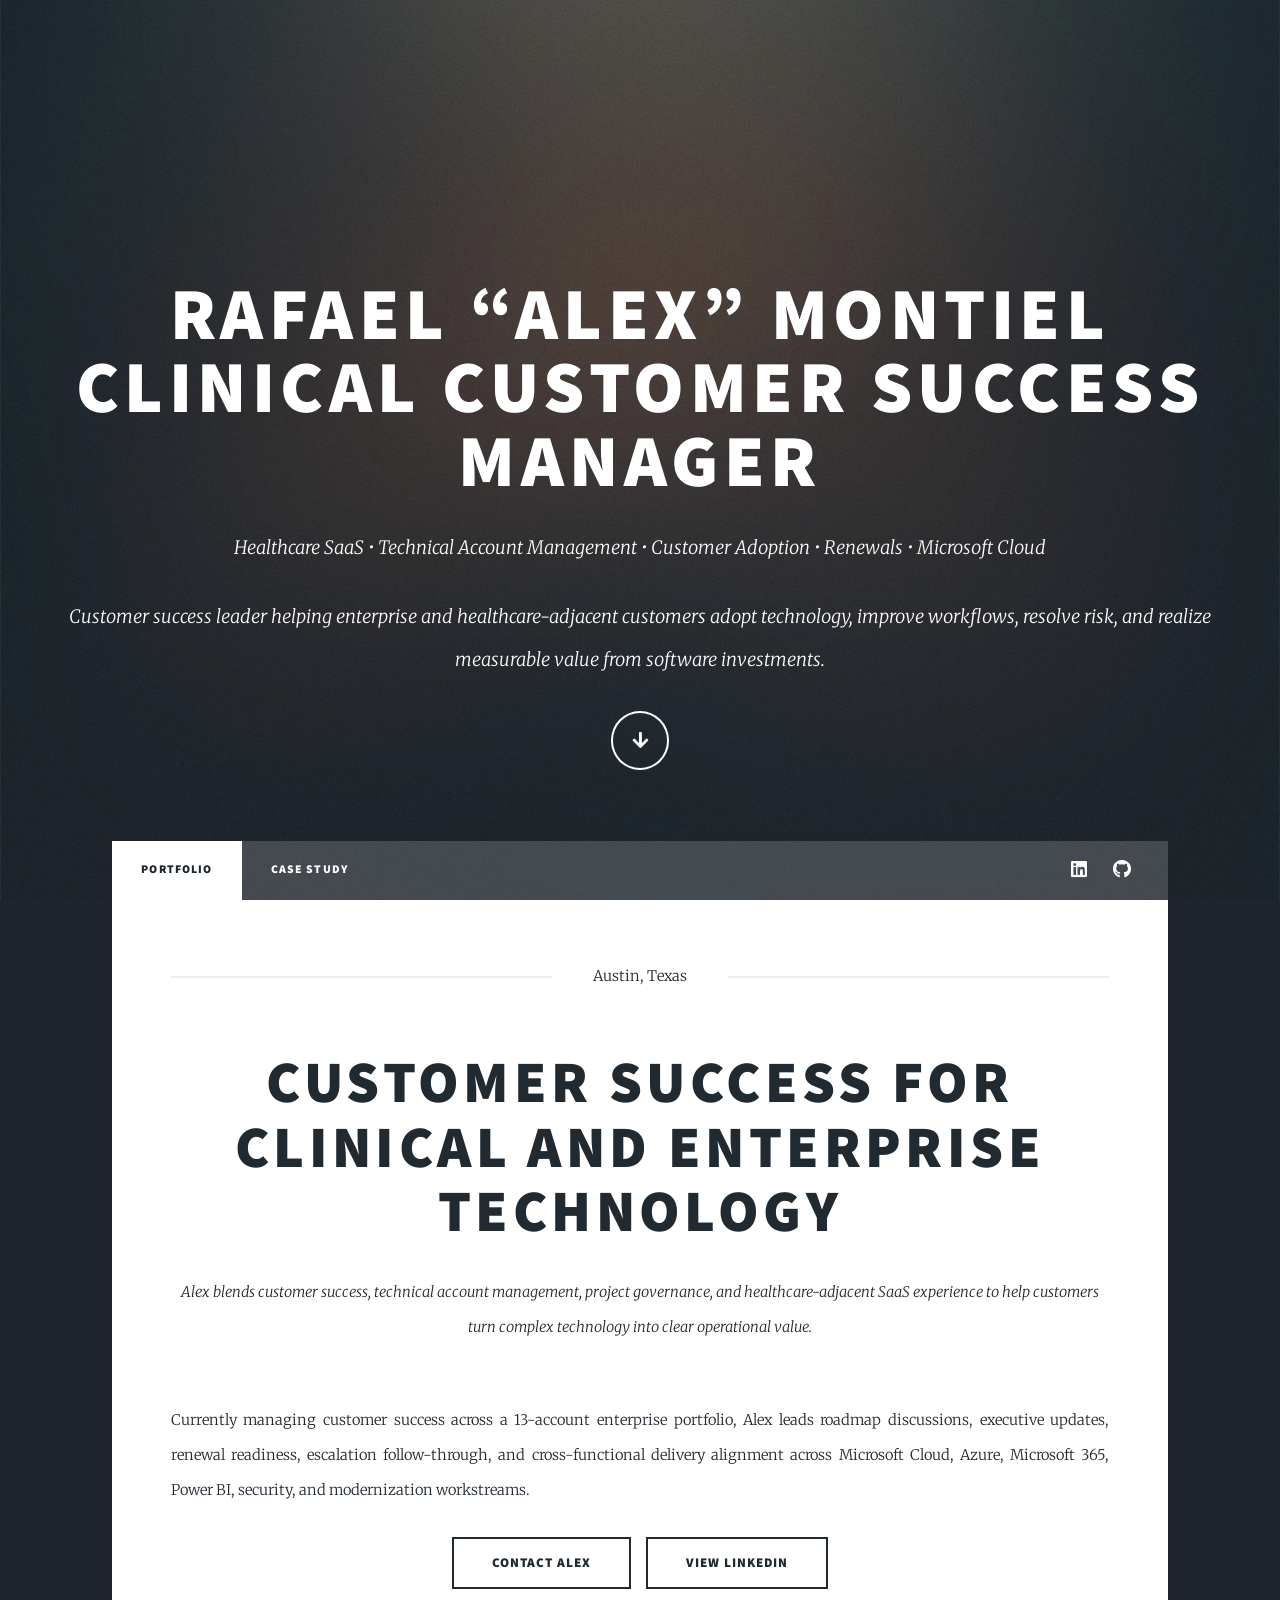
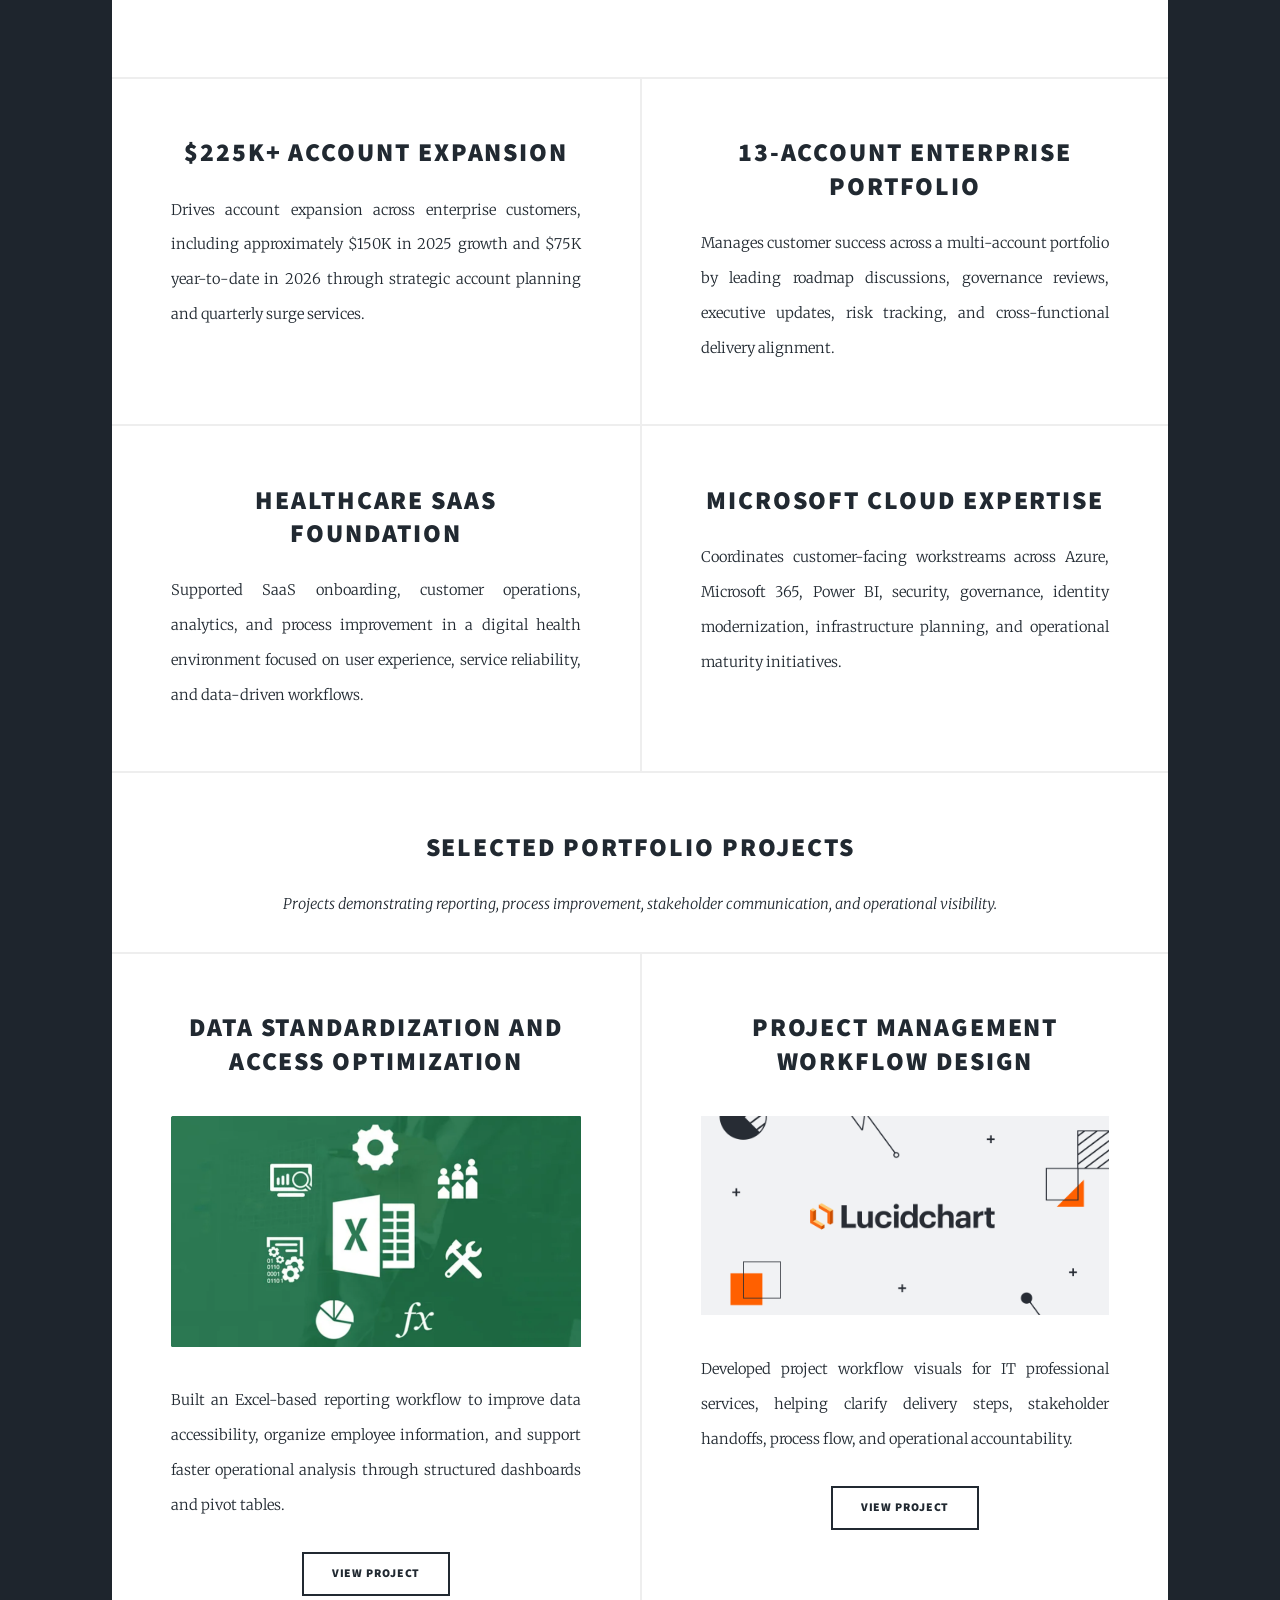
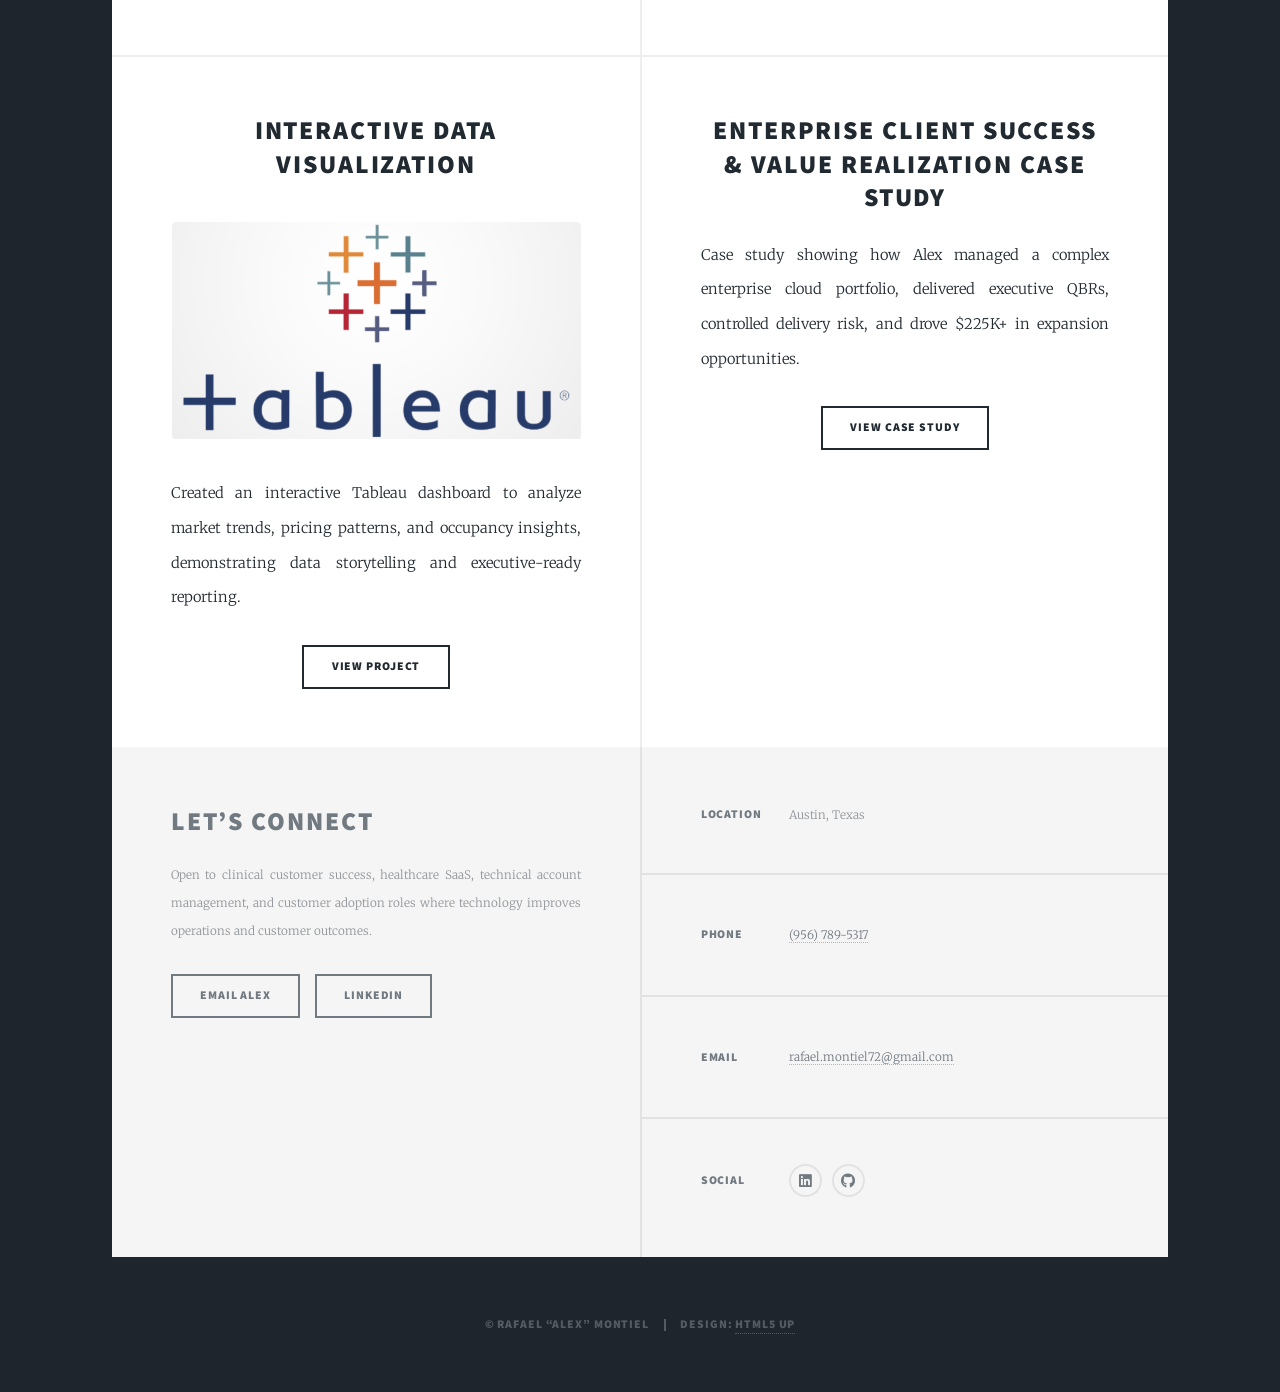
==== commit cb63d2b4: "Add client success case study tile to portfolio" ====
--- a/index.html
+++ b/index.html
@@ -38,6 +38,7 @@
 					<nav id="nav">
 						<ul class="links">
 							<li class="active"><a href="index.html">Portfolio</a></li>
+							<li><a href="case-study.html">Case Study</a></li>
 						</ul>
 						<ul class="icons">
 							<li><a href="https://www.linkedin.com/in/rafael-montiel95" class="icon brands fa-linkedin"><span class="label">LinkedIn</span></a></li>
@@ -129,11 +130,11 @@
 								</article>
 								<article>
 									<header>
-										<h2>Core Strengths</h2>
+										<h2><a href="case-study.html">Enterprise Client Success &amp; Value Realization Case Study</a></h2>
 									</header>
-									<p>Customer Success Management • Technical Account Management • Healthcare SaaS • QBRs • Renewal Support • Customer Adoption • Escalation Management • Microsoft 365 • Azure • Power BI • Workflow Optimization</p>
+									<p>Case study showing how Alex managed a complex enterprise cloud portfolio, delivered executive QBRs, controlled delivery risk, and drove $225K+ in expansion opportunities.</p>
 									<ul class="actions special">
-										<li><a href="mailto:rafael.montiel72@gmail.com" class="button">Connect</a></li>
+										<li><a href="case-study.html" class="button">View Case Study</a></li>
 									</ul>
 								</article>
 							</section>
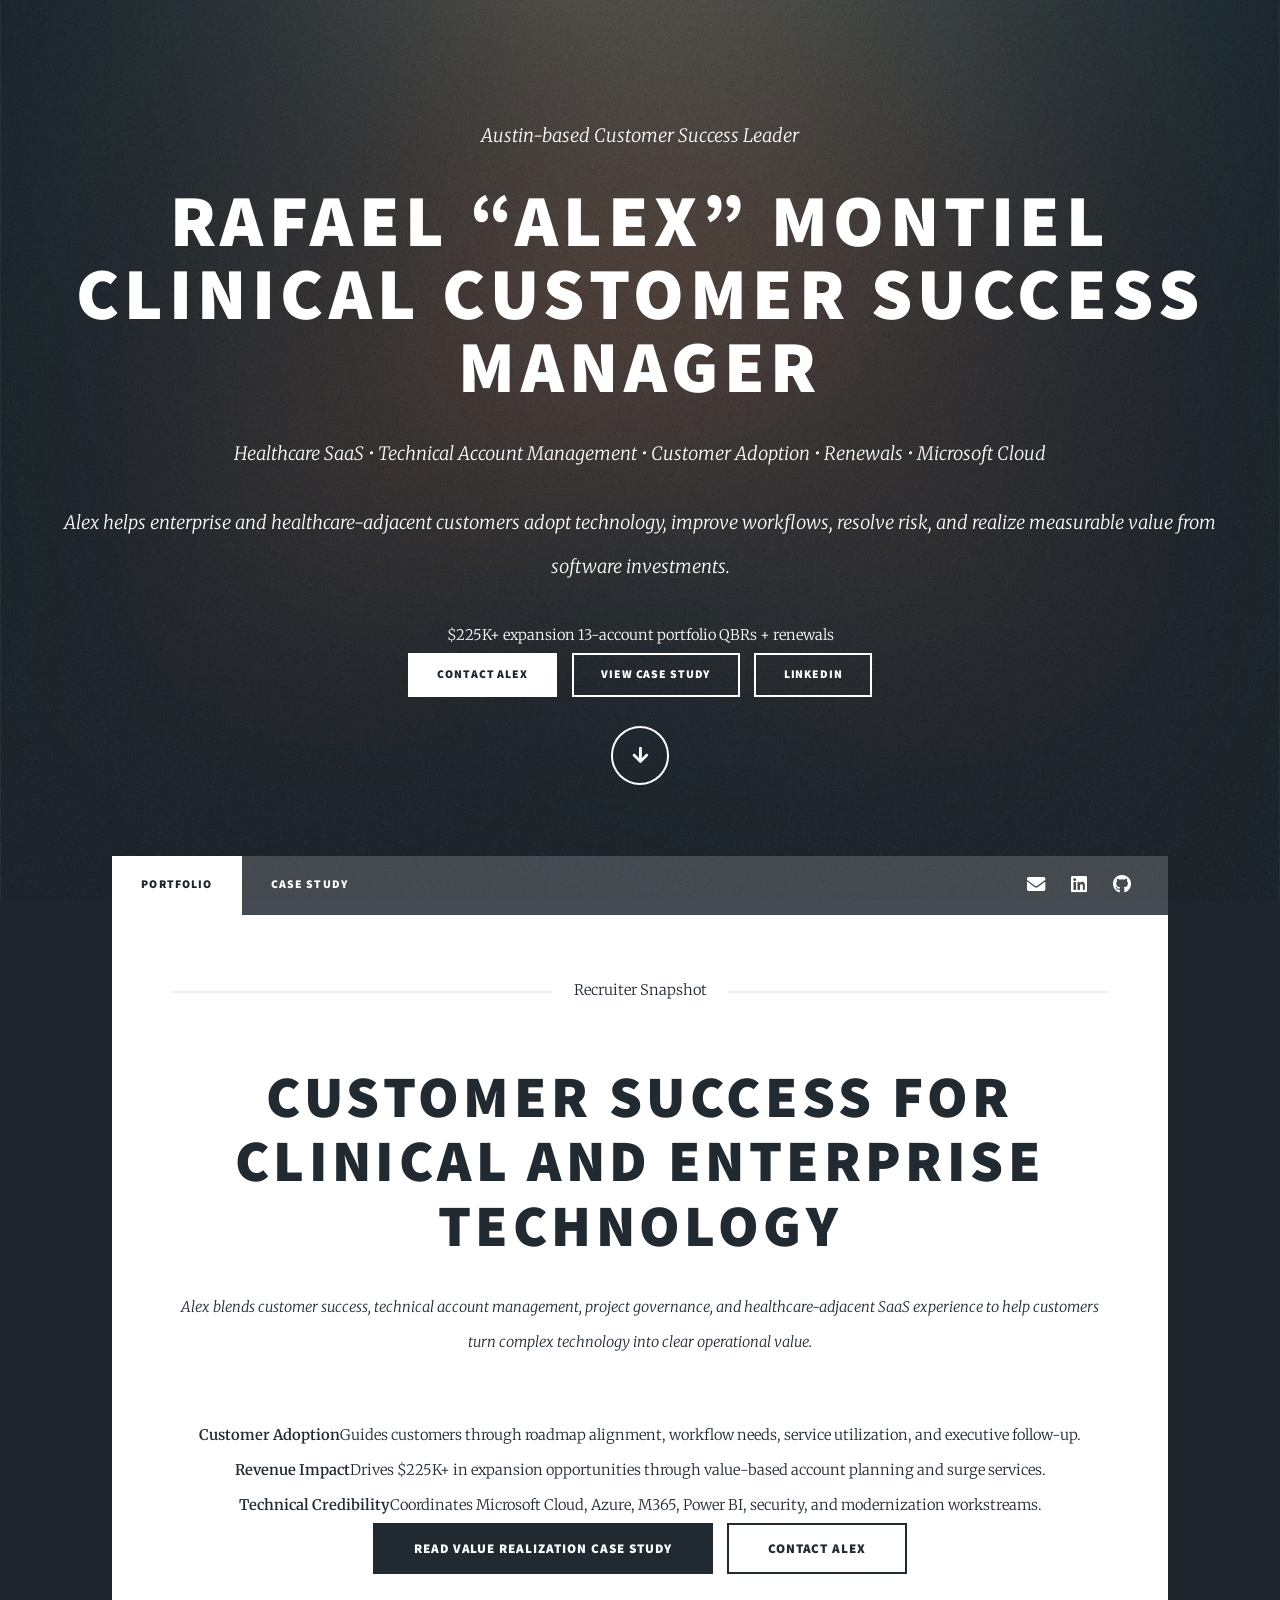
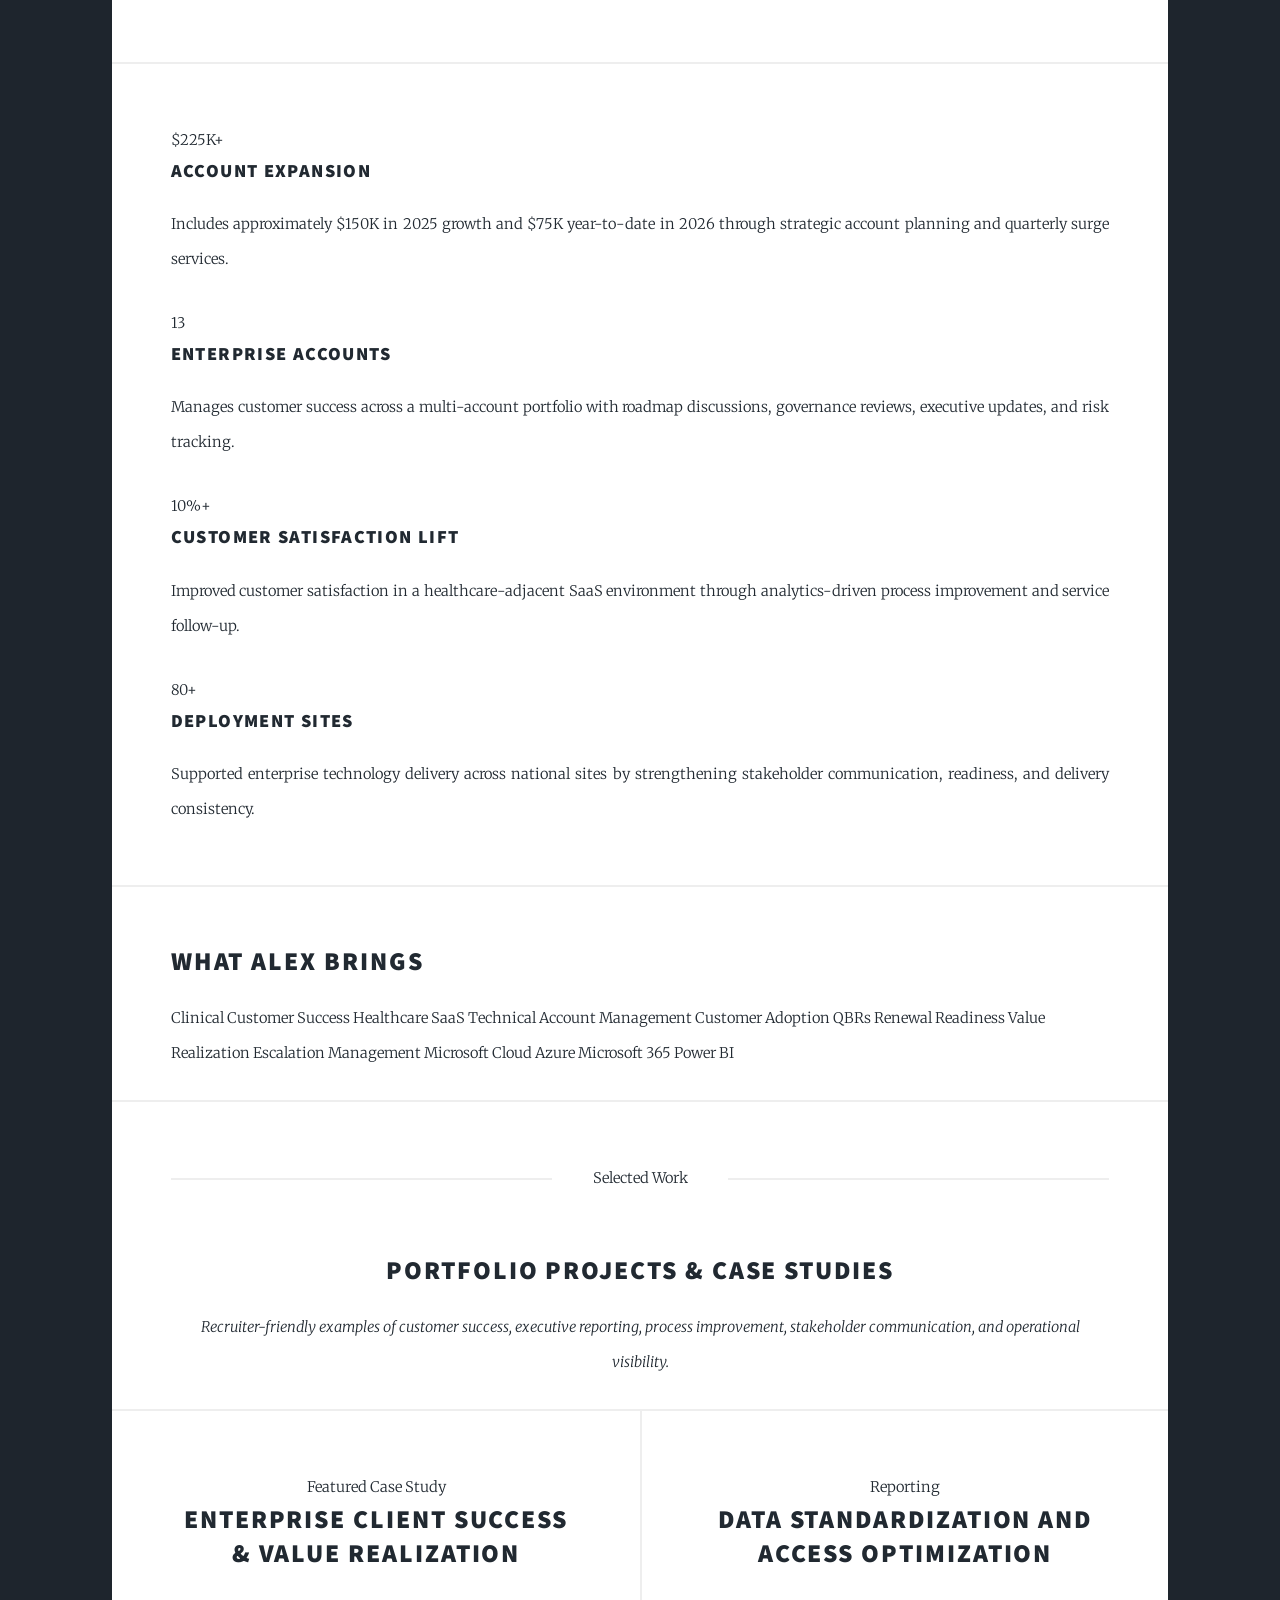
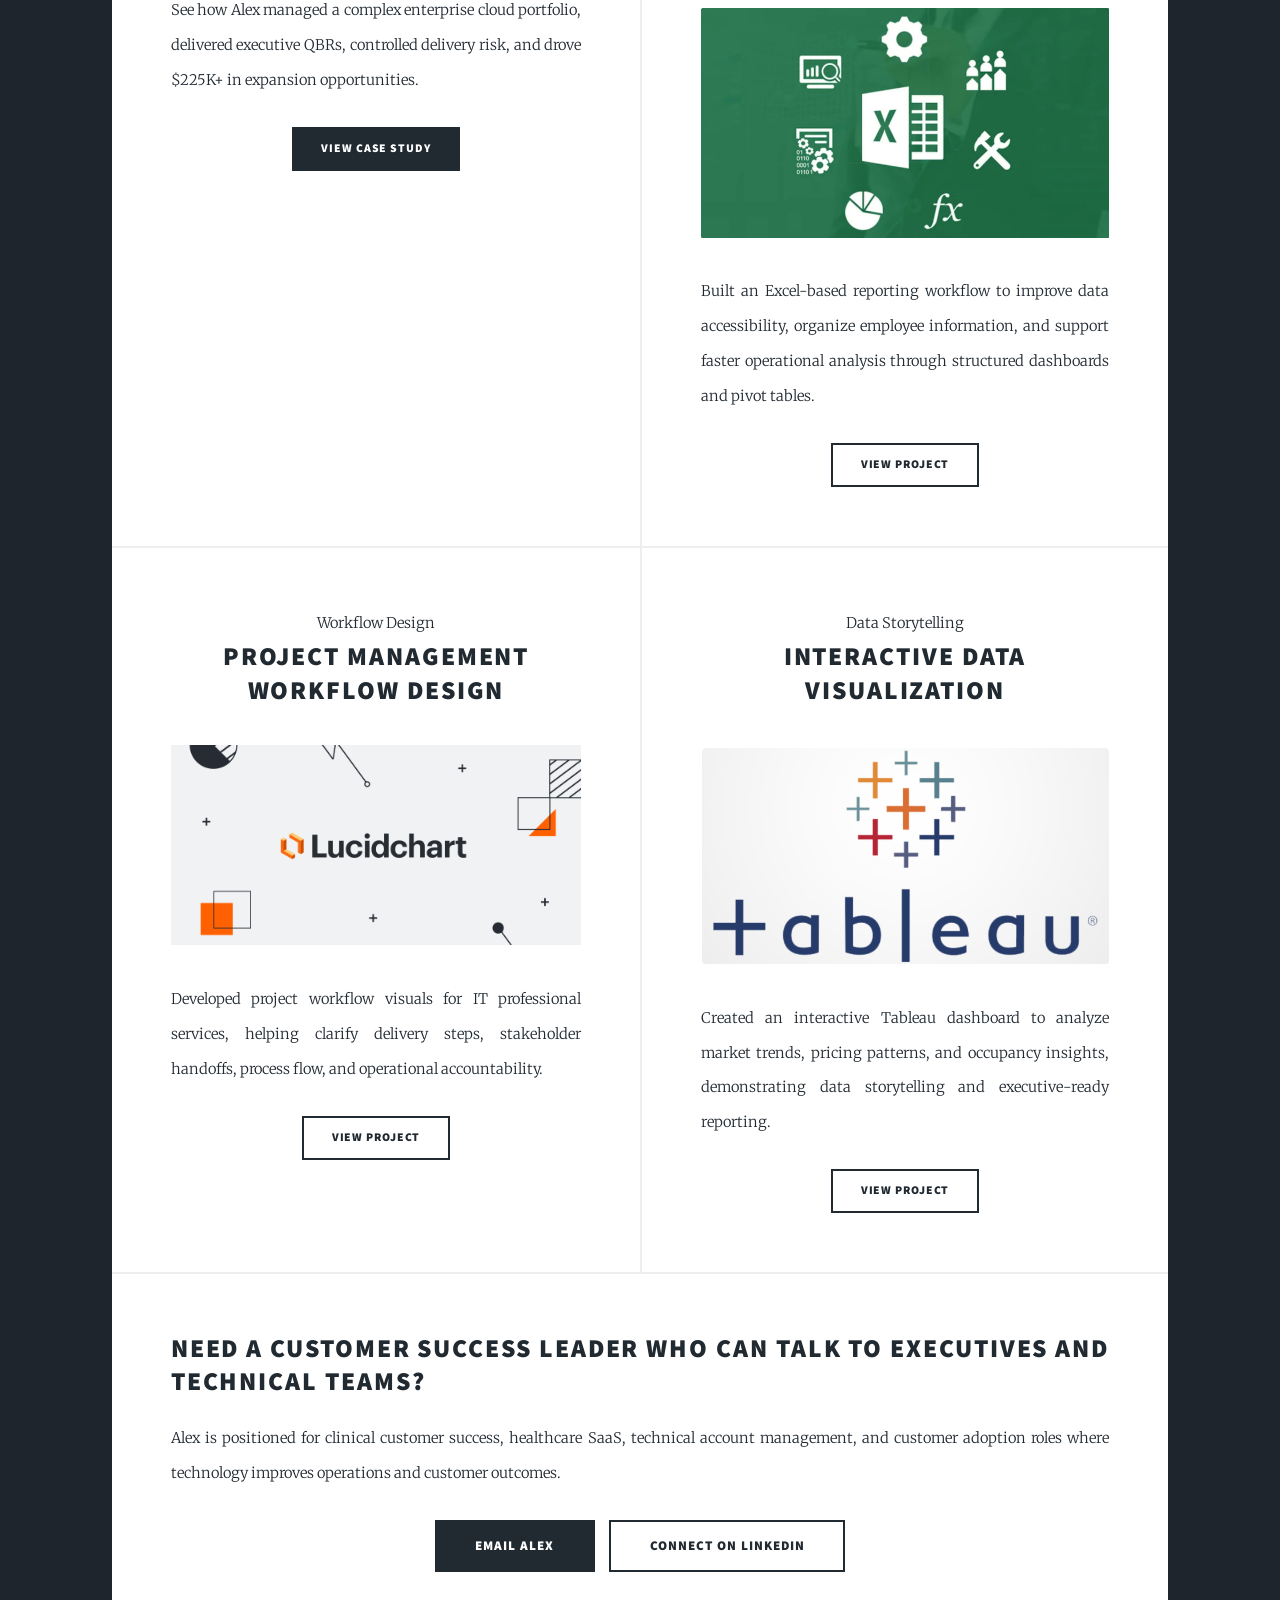
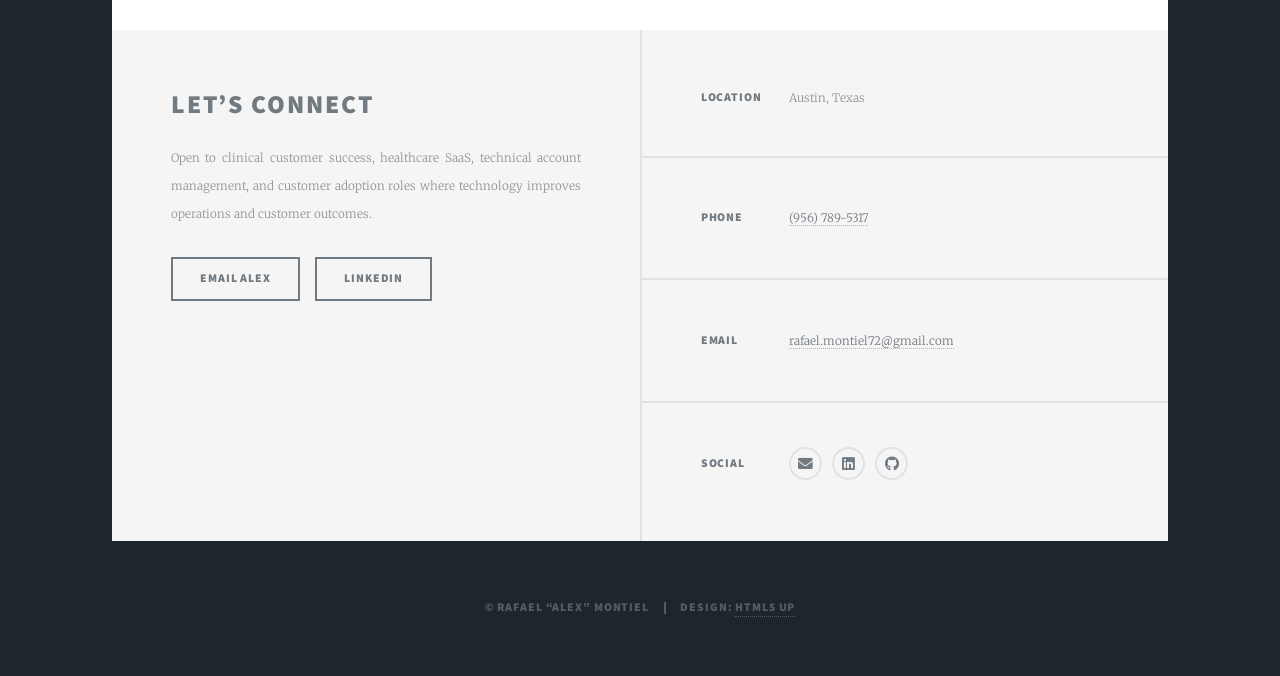
==== commit 517f7c77: "Improve portfolio UX and recruiter conversion flow" ====
--- a/index.html
+++ b/index.html
@@ -11,19 +11,31 @@
 		<meta name="viewport" content="width=device-width, initial-scale=1, user-scalable=no" />
 		<meta name="description" content="Rafael Alex Montiel is a Clinical Customer Success and Technical Account Management professional focused on healthcare SaaS, customer adoption, Microsoft Cloud, renewals, and account growth." />
 		<link rel="stylesheet" href="assets/css/main.css" />
+		<link rel="stylesheet" href="assets/css/custom.css" />
 		<noscript><link rel="stylesheet" href="assets/css/noscript.css" /></noscript>
 	</head>
-	<body class="is-preload">
+	<body class="is-preload alex-site">
 
 		<!-- Wrapper -->
 			<div id="wrapper" class="fade-in">
 
 				<!-- Intro -->
-					<div id="intro">
+					<div id="intro" class="alex-hero">
+						<p class="eyebrow">Austin-based Customer Success Leader</p>
 						<h1>Rafael “Alex” Montiel<br />
 						Clinical Customer Success Manager</h1>
-						<p>Healthcare SaaS • Technical Account Management • Customer Adoption • Renewals • Microsoft Cloud</p>
-						<p>Customer success leader helping enterprise and healthcare-adjacent customers adopt technology, improve workflows, resolve risk, and realize measurable value from software investments.</p>
+						<p class="hero-subtitle">Healthcare SaaS • Technical Account Management • Customer Adoption • Renewals • Microsoft Cloud</p>
+						<p class="hero-copy">Alex helps enterprise and healthcare-adjacent customers adopt technology, improve workflows, resolve risk, and realize measurable value from software investments.</p>
+						<div class="hero-proof">
+							<span>$225K+ expansion</span>
+							<span>13-account portfolio</span>
+							<span>QBRs + renewals</span>
+						</div>
+						<ul class="actions special hero-actions">
+							<li><a href="mailto:rafael.montiel72@gmail.com" class="button primary">Contact Alex</a></li>
+							<li><a href="case-study.html" class="button">View Case Study</a></li>
+							<li><a href="https://www.linkedin.com/in/rafael-montiel95" class="button">LinkedIn</a></li>
+						</ul>
 						<ul class="actions">
 							<li><a href="#main" class="button icon solid solo fa-arrow-down scrolly">Continue</a></li>
 						</ul>
@@ -41,6 +53,7 @@
 							<li><a href="case-study.html">Case Study</a></li>
 						</ul>
 						<ul class="icons">
+							<li><a href="mailto:rafael.montiel72@gmail.com" class="icon solid fa-envelope"><span class="label">Email</span></a></li>
 							<li><a href="https://www.linkedin.com/in/rafael-montiel95" class="icon brands fa-linkedin"><span class="label">LinkedIn</span></a></li>
 							<li><a href="https://github.com/RafaelMontiel" class="icon brands fa-github"><span class="label">GitHub</span></a></li>
 						</ul>
@@ -50,56 +63,87 @@
 					<div id="main">
 
 						<!-- Featured Post -->
-							<article class="post featured">
+							<article class="post featured recruiter-summary">
 								<header class="major">
-									<span class="date">Austin, Texas</span>
+									<span class="date">Recruiter Snapshot</span>
 									<h2>Customer Success for Clinical and Enterprise Technology</h2>
 									<p>Alex blends customer success, technical account management, project governance, and healthcare-adjacent SaaS experience to help customers turn complex technology into clear operational value.</p>
 								</header>
-								<p>Currently managing customer success across a 13-account enterprise portfolio, Alex leads roadmap discussions, executive updates, renewal readiness, escalation follow-through, and cross-functional delivery alignment across Microsoft Cloud, Azure, Microsoft 365, Power BI, security, and modernization workstreams.</p>
+								<div class="value-grid">
+									<div><strong>Customer Adoption</strong><span>Guides customers through roadmap alignment, workflow needs, service utilization, and executive follow-up.</span></div>
+									<div><strong>Revenue Impact</strong><span>Drives $225K+ in expansion opportunities through value-based account planning and surge services.</span></div>
+									<div><strong>Technical Credibility</strong><span>Coordinates Microsoft Cloud, Azure, M365, Power BI, security, and modernization workstreams.</span></div>
+								</div>
 								<ul class="actions special">
+									<li><a href="case-study.html" class="button large primary">Read Value Realization Case Study</a></li>
 									<li><a href="mailto:rafael.montiel72@gmail.com" class="button large">Contact Alex</a></li>
-									<li><a href="https://www.linkedin.com/in/rafael-montiel95" class="button large">View LinkedIn</a></li>
 								</ul>
 							</article>
 
 						<!-- Metrics -->
-							<section class="posts">
-								<article>
-									<header>
-										<h2>$225K+ Account Expansion</h2>
-									</header>
-									<p>Drives account expansion across enterprise customers, including approximately $150K in 2025 growth and $75K year-to-date in 2026 through strategic account planning and quarterly surge services.</p>
-								</article>
-								<article>
-									<header>
-										<h2>13-Account Enterprise Portfolio</h2>
-									</header>
-									<p>Manages customer success across a multi-account portfolio by leading roadmap discussions, governance reviews, executive updates, risk tracking, and cross-functional delivery alignment.</p>
-								</article>
-								<article>
-									<header>
-										<h2>Healthcare SaaS Foundation</h2>
-									</header>
-									<p>Supported SaaS onboarding, customer operations, analytics, and process improvement in a digital health environment focused on user experience, service reliability, and data-driven workflows.</p>
-								</article>
-								<article>
-									<header>
-										<h2>Microsoft Cloud Expertise</h2>
-									</header>
-									<p>Coordinates customer-facing workstreams across Azure, Microsoft 365, Power BI, security, governance, identity modernization, infrastructure planning, and operational maturity initiatives.</p>
-								</article>
+							<section class="metric-grid">
+								<article>
+									<span class="metric-number">$225K+</span>
+									<h3>Account Expansion</h3>
+									<p>Includes approximately $150K in 2025 growth and $75K year-to-date in 2026 through strategic account planning and quarterly surge services.</p>
+								</article>
+								<article>
+									<span class="metric-number">13</span>
+									<h3>Enterprise Accounts</h3>
+									<p>Manages customer success across a multi-account portfolio with roadmap discussions, governance reviews, executive updates, and risk tracking.</p>
+								</article>
+								<article>
+									<span class="metric-number">10%+</span>
+									<h3>Customer Satisfaction Lift</h3>
+									<p>Improved customer satisfaction in a healthcare-adjacent SaaS environment through analytics-driven process improvement and service follow-up.</p>
+								</article>
+								<article>
+									<span class="metric-number">80+</span>
+									<h3>Deployment Sites</h3>
+									<p>Supported enterprise technology delivery across national sites by strengthening stakeholder communication, readiness, and delivery consistency.</p>
+								</article>
+							</section>
+
+						<!-- Skills -->
+							<section class="skill-strip">
+								<h2>What Alex Brings</h2>
+								<div class="chips">
+									<span>Clinical Customer Success</span>
+									<span>Healthcare SaaS</span>
+									<span>Technical Account Management</span>
+									<span>Customer Adoption</span>
+									<span>QBRs</span>
+									<span>Renewal Readiness</span>
+									<span>Value Realization</span>
+									<span>Escalation Management</span>
+									<span>Microsoft Cloud</span>
+									<span>Azure</span>
+									<span>Microsoft 365</span>
+									<span>Power BI</span>
+								</div>
 							</section>
 
 						<!-- Projects -->
-							<header class="major">
-								<h2>Selected Portfolio Projects</h2>
-								<p>Projects demonstrating reporting, process improvement, stakeholder communication, and operational visibility.</p>
+							<header class="major section-heading">
+								<span class="date">Selected Work</span>
+								<h2>Portfolio Projects &amp; Case Studies</h2>
+								<p>Recruiter-friendly examples of customer success, executive reporting, process improvement, stakeholder communication, and operational visibility.</p>
 							</header>
 
-							<section class="posts">
-								<article>
-									<header>
+							<section class="posts project-grid">
+								<article class="case-feature">
+									<header>
+										<span class="project-label">Featured Case Study</span>
+										<h2><a href="case-study.html">Enterprise Client Success &amp; Value Realization</a></h2>
+									</header>
+									<p>See how Alex managed a complex enterprise cloud portfolio, delivered executive QBRs, controlled delivery risk, and drove $225K+ in expansion opportunities.</p>
+									<ul class="actions special">
+										<li><a href="case-study.html" class="button primary">View Case Study</a></li>
+									</ul>
+								</article>
+								<article>
+									<header>
+										<span class="project-label">Reporting</span>
 										<h2><a href="https://1drv.ms/x/c/4909d6a53211a3e1/EeGjETKl1gkggEmCAAAAAAAB4zmbiMyWwoJrh-M13fNY0A?e=AVfJNj">Data Standardization and Access Optimization</a></h2>
 									</header>
 									<a href="https://1drv.ms/x/c/4909d6a53211a3e1/EeGjETKl1gkggEmCAAAAAAAB4zmbiMyWwoJrh-M13fNY0A?e=AVfJNj" class="image fit"><img src="images/Excel.png" alt="Excel dashboard project" /></a>
@@ -110,6 +154,7 @@
 								</article>
 								<article>
 									<header>
+										<span class="project-label">Workflow Design</span>
 										<h2><a href="https://lucid.app/lucidchart/884b542e-8a46-4d22-9d83-8531dd3bf115/view">Project Management Workflow Design</a></h2>
 									</header>
 									<a href="https://lucid.app/lucidchart/884b542e-8a46-4d22-9d83-8531dd3bf115/view" class="image fit"><img src="images/Lucidchart logo.png" alt="Lucidchart workflow project" /></a>
@@ -120,6 +165,7 @@
 								</article>
 								<article>
 									<header>
+										<span class="project-label">Data Storytelling</span>
 										<h2><a href="https://public.tableau.com/app/profile/rafael.montiel/viz/AirBnBFullProject_17159127843790/Dashboard2?publish=yes">Interactive Data Visualization</a></h2>
 									</header>
 									<a href="https://public.tableau.com/app/profile/rafael.montiel/viz/AirBnBFullProject_17159127843790/Dashboard2?publish=yes" class="image fit"><img src="images/Tableau.png" alt="Tableau dashboard project" /></a>
@@ -128,15 +174,15 @@
 										<li><a href="https://public.tableau.com/app/profile/rafael.montiel/viz/AirBnBFullProject_17159127843790/Dashboard2?publish=yes" class="button">View Project</a></li>
 									</ul>
 								</article>
-								<article>
-									<header>
-										<h2><a href="case-study.html">Enterprise Client Success &amp; Value Realization Case Study</a></h2>
-									</header>
-									<p>Case study showing how Alex managed a complex enterprise cloud portfolio, delivered executive QBRs, controlled delivery risk, and drove $225K+ in expansion opportunities.</p>
-									<ul class="actions special">
-										<li><a href="case-study.html" class="button">View Case Study</a></li>
-									</ul>
-								</article>
+							</section>
+
+							<section class="cta-panel">
+								<h2>Need a customer success leader who can talk to executives and technical teams?</h2>
+								<p>Alex is positioned for clinical customer success, healthcare SaaS, technical account management, and customer adoption roles where technology improves operations and customer outcomes.</p>
+								<ul class="actions special">
+									<li><a href="mailto:rafael.montiel72@gmail.com" class="button primary large">Email Alex</a></li>
+									<li><a href="https://www.linkedin.com/in/rafael-montiel95" class="button large">Connect on LinkedIn</a></li>
+								</ul>
 							</section>
 
 					</div>
@@ -167,6 +213,7 @@
 							<section>
 								<h3>Social</h3>
 								<ul class="icons alt">
+									<li><a href="mailto:rafael.montiel72@gmail.com" class="icon solid alt fa-envelope"><span class="label">Email</span></a></li>
 									<li><a href="https://www.linkedin.com/in/rafael-montiel95" class="icon brands alt fa-linkedin"><span class="label">LinkedIn</span></a></li>
 									<li><a href="https://github.com/RafaelMontiel" class="icon brands alt fa-github"><span class="label">GitHub</span></a></li>
 								</ul>
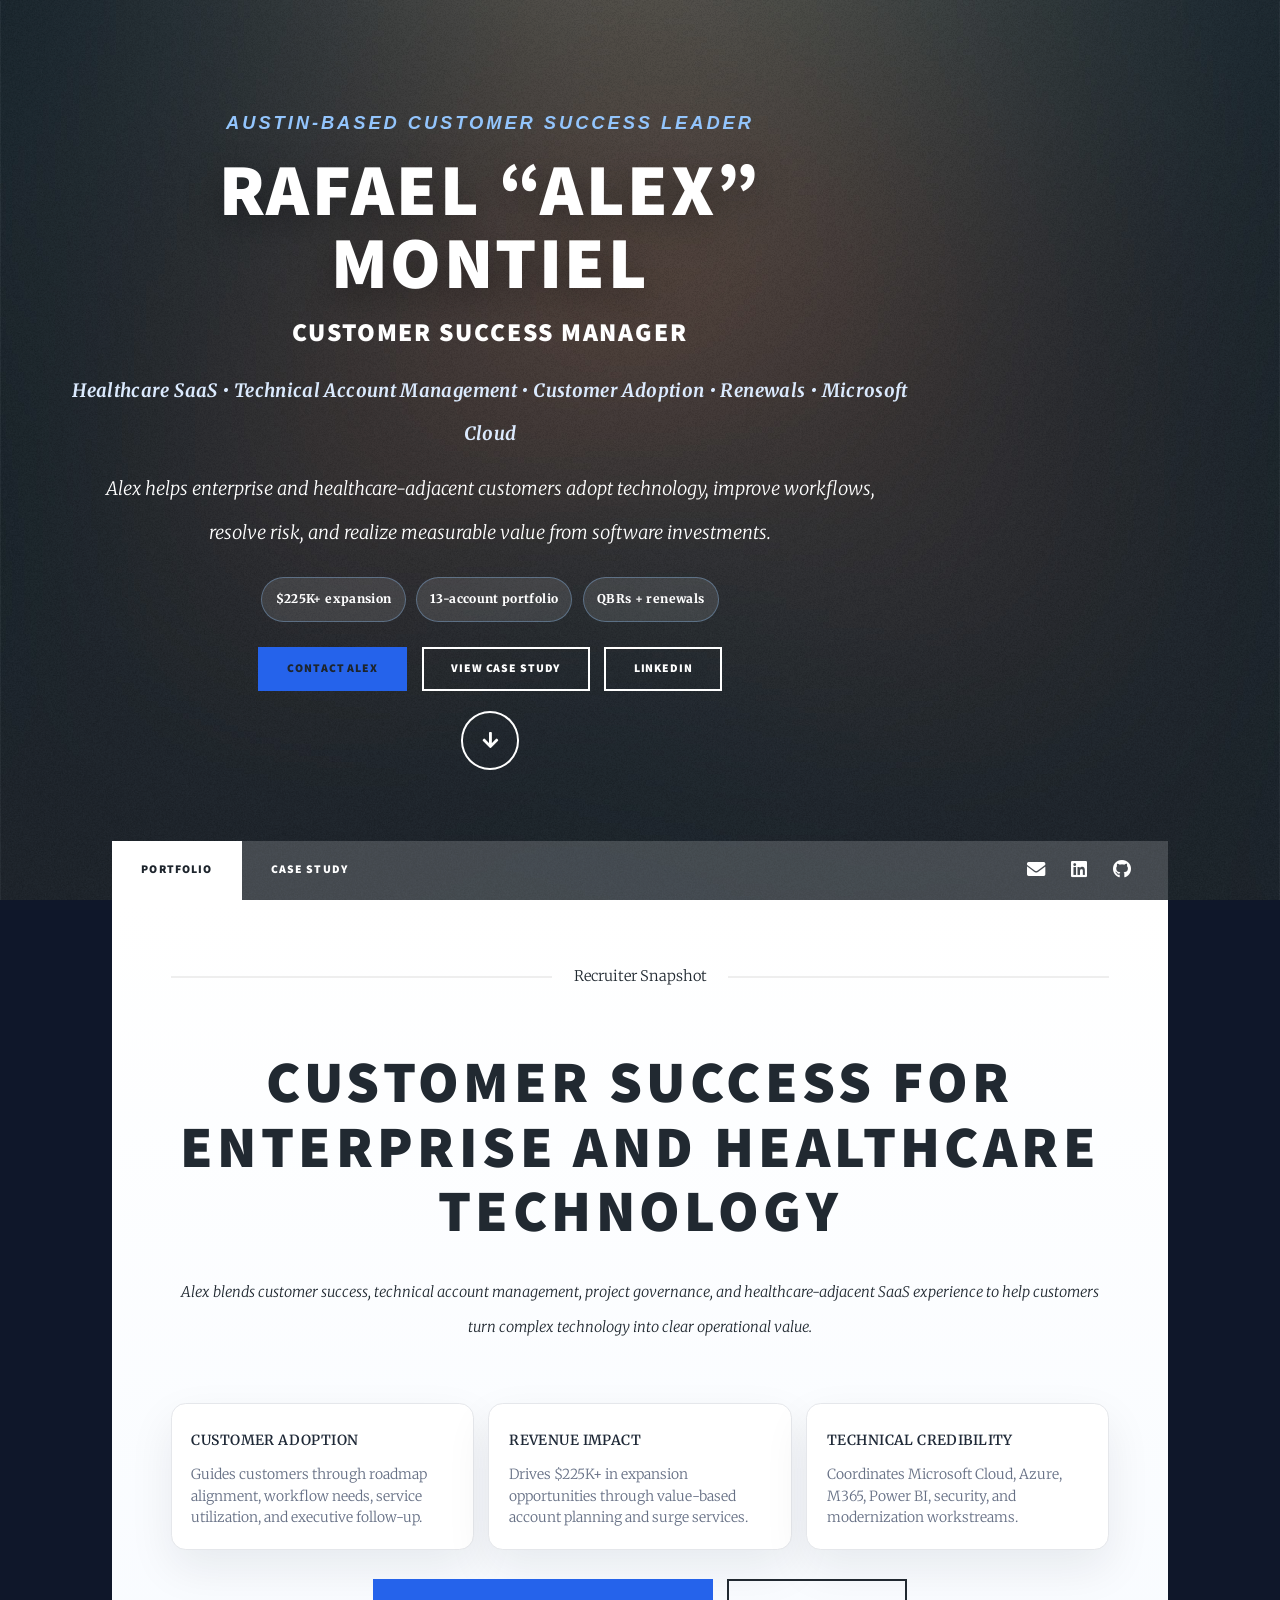
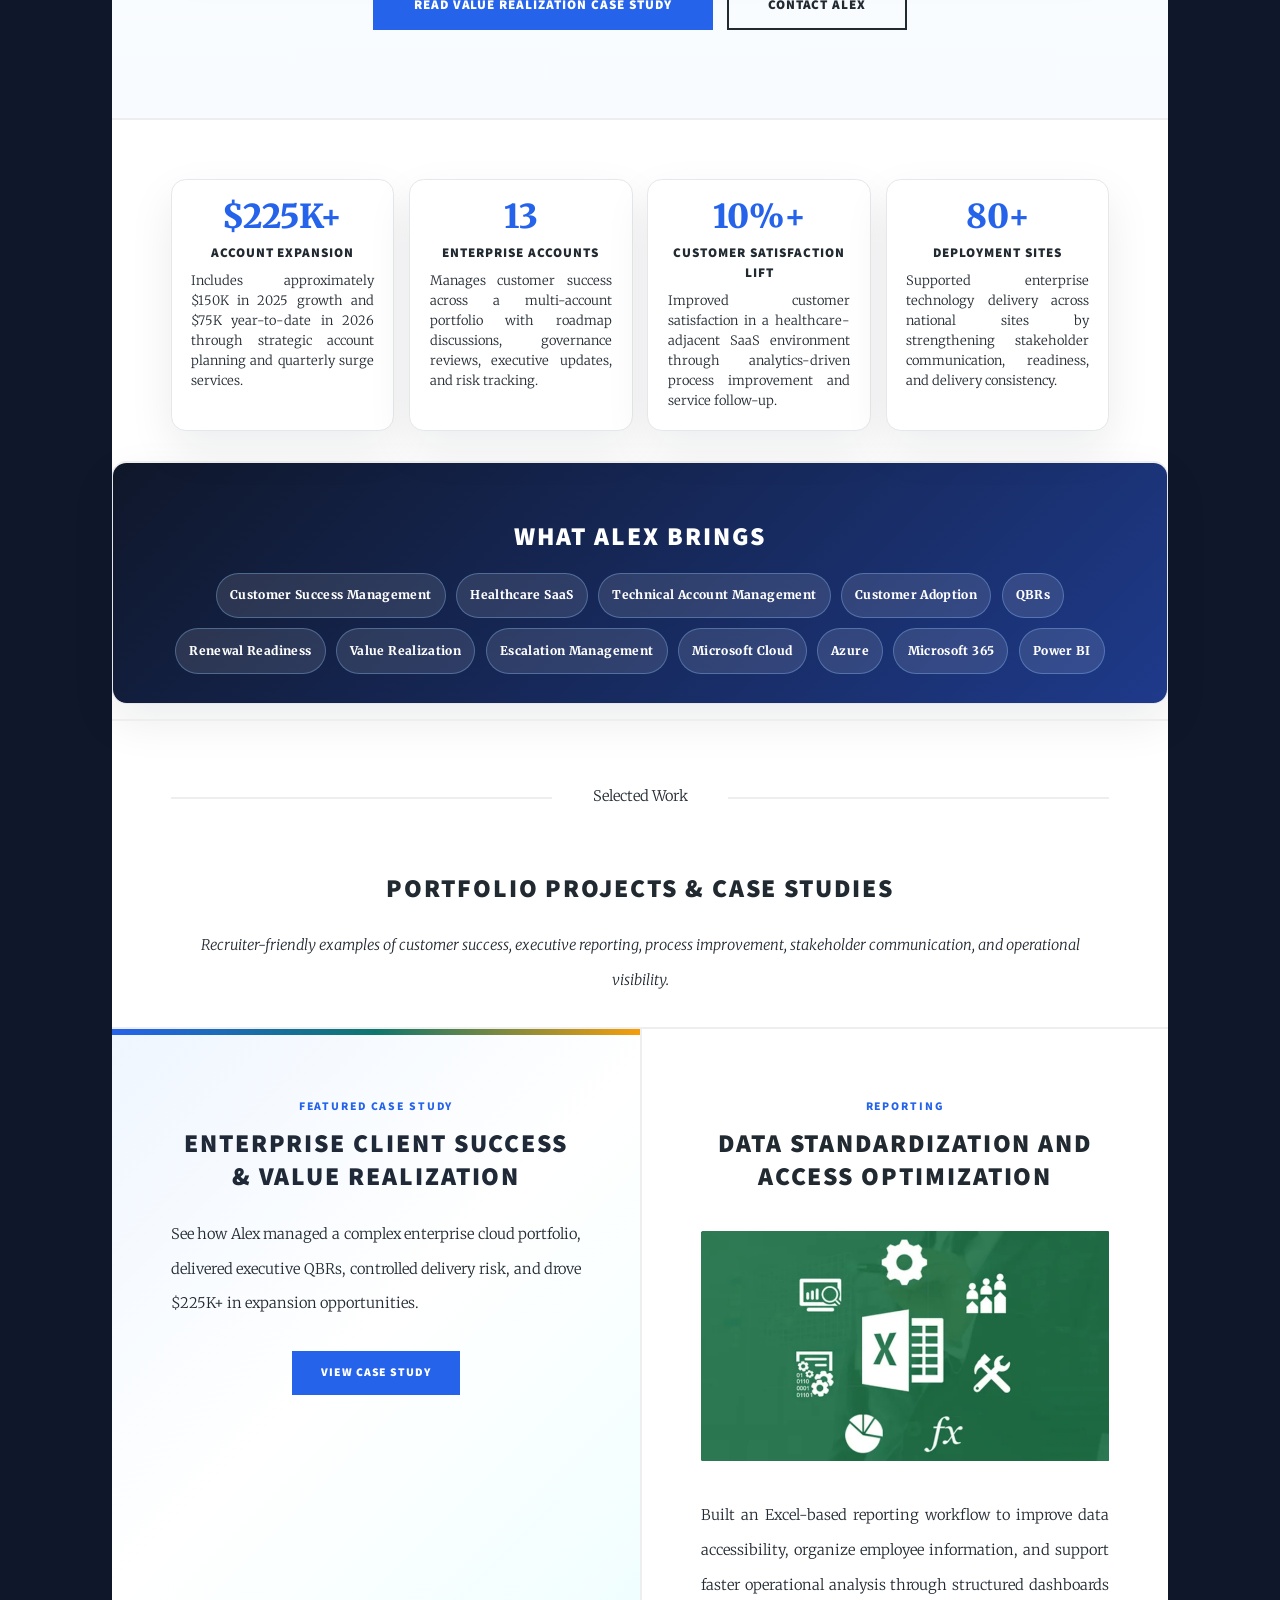
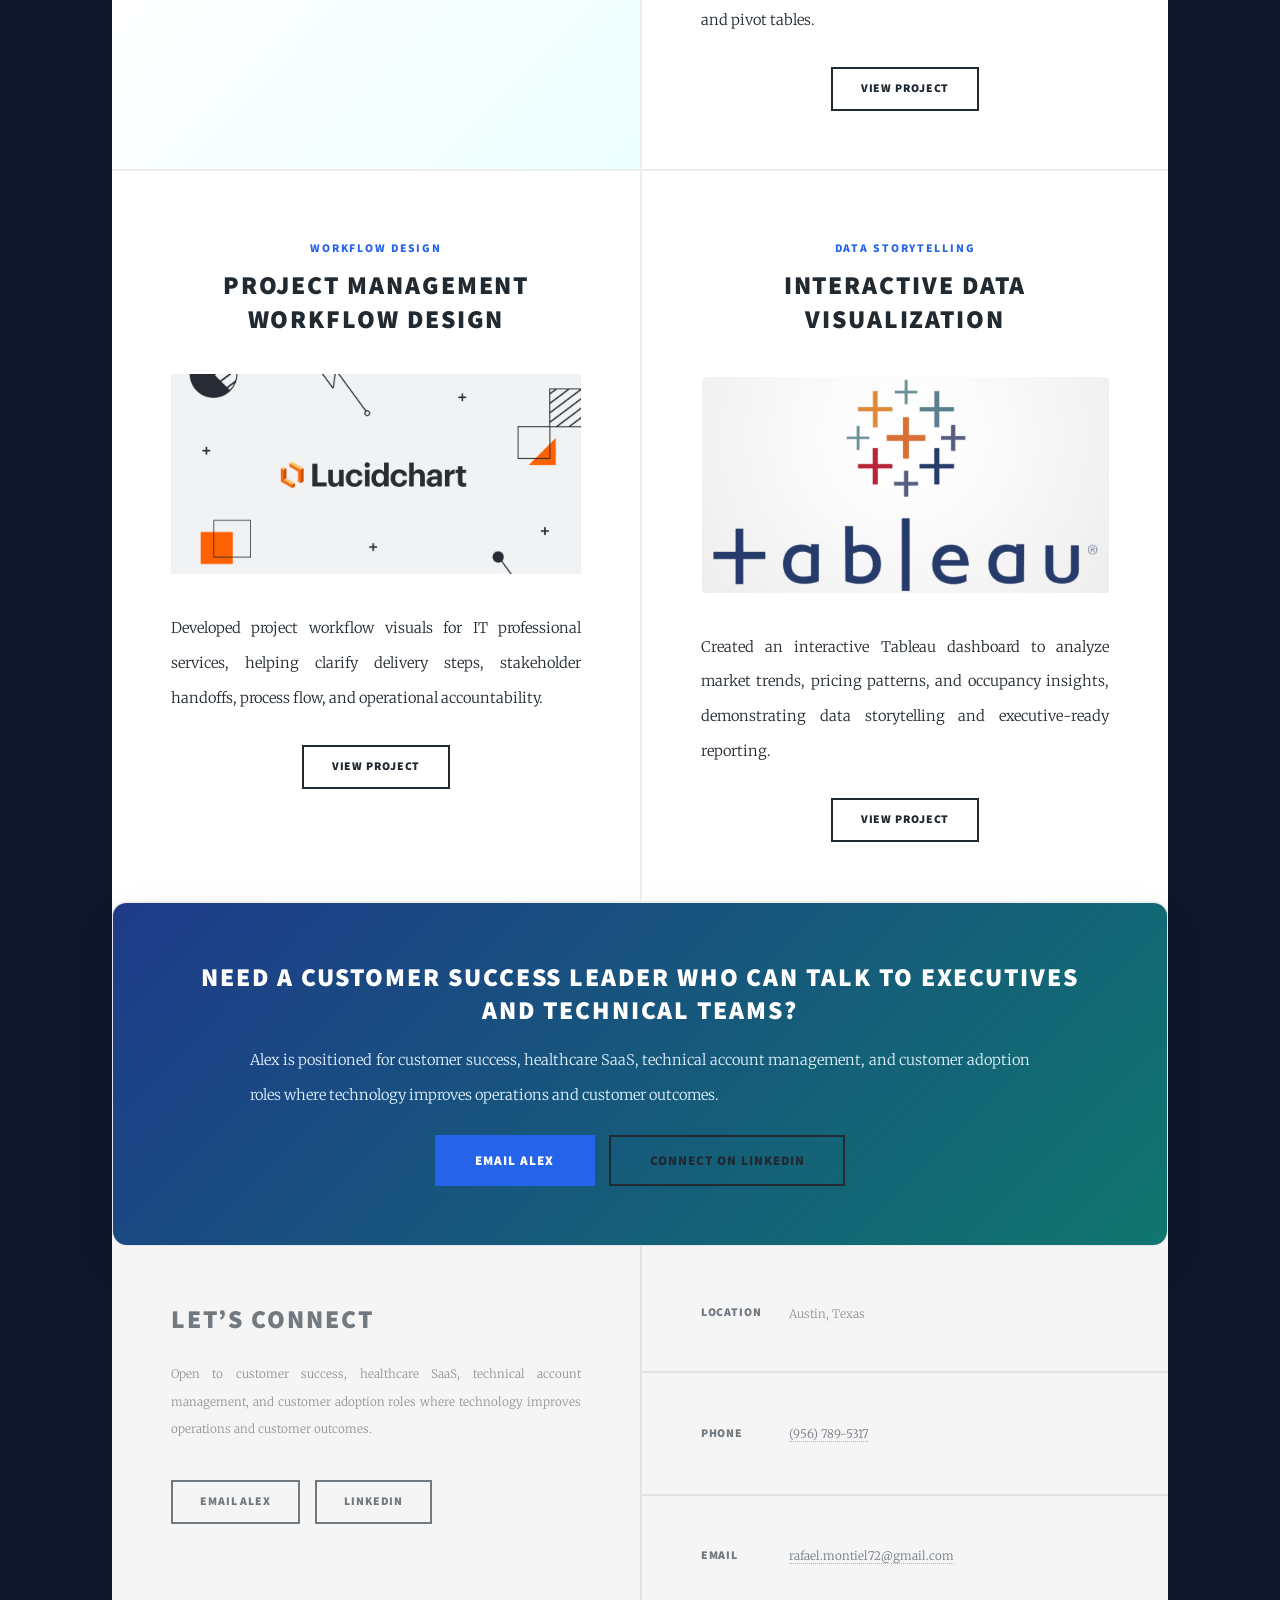
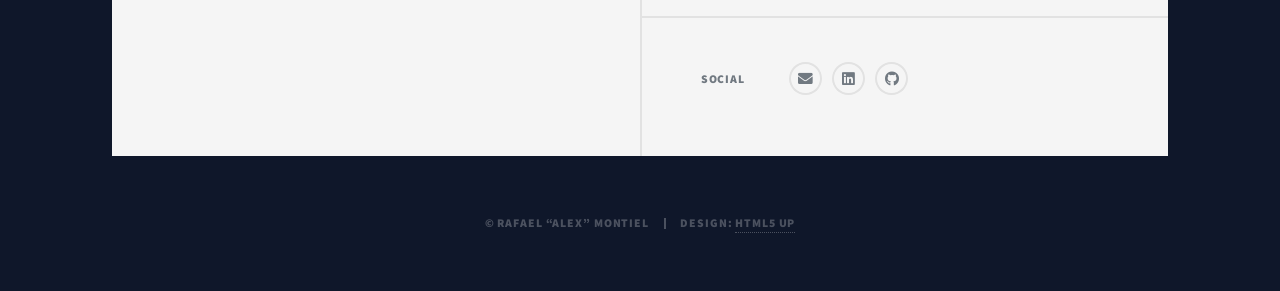
==== commit 26e5a0fb: "Update homepage role title and professional hero alignment" ====
--- a/index.html
+++ b/index.html
@@ -6,10 +6,10 @@
 -->
 <html>
 	<head>
-		<title>Rafael “Alex” Montiel | Clinical Customer Success Manager</title>
+		<title>Rafael “Alex” Montiel | Customer Success Manager</title>
 		<meta charset="utf-8" />
 		<meta name="viewport" content="width=device-width, initial-scale=1, user-scalable=no" />
-		<meta name="description" content="Rafael Alex Montiel is a Clinical Customer Success and Technical Account Management professional focused on healthcare SaaS, customer adoption, Microsoft Cloud, renewals, and account growth." />
+		<meta name="description" content="Rafael Alex Montiel is a Customer Success and Technical Account Management professional focused on healthcare SaaS, customer adoption, Microsoft Cloud, renewals, and account growth." />
 		<link rel="stylesheet" href="assets/css/main.css" />
 		<link rel="stylesheet" href="assets/css/custom.css" />
 		<noscript><link rel="stylesheet" href="assets/css/noscript.css" /></noscript>
@@ -21,22 +21,24 @@
 
 				<!-- Intro -->
 					<div id="intro" class="alex-hero">
-						<p class="eyebrow">Austin-based Customer Success Leader</p>
-						<h1>Rafael “Alex” Montiel<br />
-						Clinical Customer Success Manager</h1>
-						<p class="hero-subtitle">Healthcare SaaS • Technical Account Management • Customer Adoption • Renewals • Microsoft Cloud</p>
-						<p class="hero-copy">Alex helps enterprise and healthcare-adjacent customers adopt technology, improve workflows, resolve risk, and realize measurable value from software investments.</p>
-						<div class="hero-proof">
-							<span>$225K+ expansion</span>
-							<span>13-account portfolio</span>
-							<span>QBRs + renewals</span>
+						<div class="hero-inner">
+							<p class="eyebrow">Austin-based Customer Success Leader</p>
+							<h1>Rafael “Alex” Montiel</h1>
+							<h2>Customer Success Manager</h2>
+							<p class="hero-subtitle">Healthcare SaaS • Technical Account Management • Customer Adoption • Renewals • Microsoft Cloud</p>
+							<p class="hero-copy">Alex helps enterprise and healthcare-adjacent customers adopt technology, improve workflows, resolve risk, and realize measurable value from software investments.</p>
+							<div class="hero-proof">
+								<span>$225K+ expansion</span>
+								<span>13-account portfolio</span>
+								<span>QBRs + renewals</span>
+							</div>
+							<ul class="actions special hero-actions">
+								<li><a href="mailto:rafael.montiel72@gmail.com" class="button primary">Contact Alex</a></li>
+								<li><a href="case-study.html" class="button">View Case Study</a></li>
+								<li><a href="https://www.linkedin.com/in/rafael-montiel95" class="button">LinkedIn</a></li>
+							</ul>
 						</div>
-						<ul class="actions special hero-actions">
-							<li><a href="mailto:rafael.montiel72@gmail.com" class="button primary">Contact Alex</a></li>
-							<li><a href="case-study.html" class="button">View Case Study</a></li>
-							<li><a href="https://www.linkedin.com/in/rafael-montiel95" class="button">LinkedIn</a></li>
-						</ul>
-						<ul class="actions">
+						<ul class="actions scroll-action">
 							<li><a href="#main" class="button icon solid solo fa-arrow-down scrolly">Continue</a></li>
 						</ul>
 					</div>
@@ -66,7 +68,7 @@
 							<article class="post featured recruiter-summary">
 								<header class="major">
 									<span class="date">Recruiter Snapshot</span>
-									<h2>Customer Success for Clinical and Enterprise Technology</h2>
+									<h2>Customer Success for Enterprise and Healthcare Technology</h2>
 									<p>Alex blends customer success, technical account management, project governance, and healthcare-adjacent SaaS experience to help customers turn complex technology into clear operational value.</p>
 								</header>
 								<div class="value-grid">
@@ -108,7 +110,7 @@
 							<section class="skill-strip">
 								<h2>What Alex Brings</h2>
 								<div class="chips">
-									<span>Clinical Customer Success</span>
+									<span>Customer Success Management</span>
 									<span>Healthcare SaaS</span>
 									<span>Technical Account Management</span>
 									<span>Customer Adoption</span>
@@ -178,7 +180,7 @@
 
 							<section class="cta-panel">
 								<h2>Need a customer success leader who can talk to executives and technical teams?</h2>
-								<p>Alex is positioned for clinical customer success, healthcare SaaS, technical account management, and customer adoption roles where technology improves operations and customer outcomes.</p>
+								<p>Alex is positioned for customer success, healthcare SaaS, technical account management, and customer adoption roles where technology improves operations and customer outcomes.</p>
 								<ul class="actions special">
 									<li><a href="mailto:rafael.montiel72@gmail.com" class="button primary large">Email Alex</a></li>
 									<li><a href="https://www.linkedin.com/in/rafael-montiel95" class="button large">Connect on LinkedIn</a></li>
@@ -191,7 +193,7 @@
 					<footer id="footer">
 						<section>
 							<h2>Let’s Connect</h2>
-							<p>Open to clinical customer success, healthcare SaaS, technical account management, and customer adoption roles where technology improves operations and customer outcomes.</p>
+							<p>Open to customer success, healthcare SaaS, technical account management, and customer adoption roles where technology improves operations and customer outcomes.</p>
 							<ul class="actions">
 								<li><a href="mailto:rafael.montiel72@gmail.com" class="button">Email Alex</a></li>
 								<li><a href="https://www.linkedin.com/in/rafael-montiel95" class="button">LinkedIn</a></li>
--- a/assets/css/custom.css
+++ b/assets/css/custom.css
@@ -0,0 +1,410 @@
+:root {
+	--alex-ink: #1f2937;
+	--alex-muted: #667085;
+	--alex-blue: #2563eb;
+	--alex-blue-dark: #1d4ed8;
+	--alex-teal: #0f766e;
+	--alex-bg: #f8fafc;
+	--alex-card: #ffffff;
+	--alex-border: #e5e7eb;
+	--alex-gold: #f59e0b;
+}
+
+body.alex-site {
+	background-color: #0f172a;
+}
+
+.alex-site #wrapper:before {
+	background: linear-gradient(135deg, rgba(15, 23, 42, 0.9), rgba(30, 64, 175, 0.45));
+}
+
+.alex-site #intro.alex-hero {
+	padding-top: 7rem;
+	max-width: 980px;
+}
+
+.alex-hero .eyebrow,
+.project-label,
+.case-label {
+	font-family: "Source Sans Pro", Helvetica, sans-serif;
+	font-size: 0.8rem;
+	font-weight: 800;
+	letter-spacing: 0.16em;
+	text-transform: uppercase;
+	color: #93c5fd;
+	margin-bottom: 0.75rem;
+	display: inline-block;
+}
+
+.alex-hero h1 {
+	letter-spacing: 0.035em;
+	line-height: 1.02;
+	margin-bottom: 1rem;
+	text-shadow: 0 10px 35px rgba(0,0,0,0.35);
+}
+
+.hero-subtitle {
+	font-weight: 700;
+	letter-spacing: 0.02em;
+	margin-bottom: 0.8rem !important;
+	color: #dbeafe;
+}
+
+.hero-copy {
+	max-width: 800px;
+	margin: 0 auto 1.5rem auto !important;
+	font-size: 1.05rem;
+}
+
+.hero-proof,
+.chips {
+	display: flex;
+	flex-wrap: wrap;
+	gap: 0.7rem;
+	justify-content: center;
+	margin: 1.25rem auto 1.7rem auto;
+}
+
+.hero-proof span,
+.chips span {
+	border: 1px solid rgba(147, 197, 253, 0.35);
+	background: rgba(255,255,255,0.11);
+	color: #ffffff;
+	border-radius: 999px;
+	padding: 0.5rem 0.9rem;
+	font-size: 0.82rem;
+	font-weight: 800;
+	letter-spacing: 0.03em;
+}
+
+.hero-actions {
+	margin-bottom: 1.4rem !important;
+}
+
+.alex-site .button.primary,
+.alex-site input[type="submit"].primary {
+	background-color: var(--alex-blue) !important;
+	box-shadow: inset 0 0 0 2px var(--alex-blue) !important;
+	color: #fff !important;
+}
+
+.alex-site .button.primary:hover {
+	background-color: var(--alex-blue-dark) !important;
+	box-shadow: inset 0 0 0 2px var(--alex-blue-dark) !important;
+}
+
+.recruiter-summary {
+	background: linear-gradient(180deg, #ffffff 0%, #f8fbff 100%);
+}
+
+.value-grid,
+.metric-grid,
+.snapshot-grid,
+.case-steps {
+	display: grid;
+	gap: 1rem;
+}
+
+.value-grid {
+	grid-template-columns: repeat(3, 1fr);
+	margin: 2rem 0;
+	text-align: left;
+}
+
+.value-grid div,
+.metric-grid article,
+.snapshot-grid div,
+.case-steps article,
+.case-hero-panel,
+.result-panel,
+.cta-panel,
+.skill-strip {
+	border: 1px solid var(--alex-border);
+	border-radius: 1rem;
+	background: var(--alex-card);
+	box-shadow: 0 18px 45px rgba(15, 23, 42, 0.08);
+}
+
+.value-grid div {
+	padding: 1.35rem;
+}
+
+.value-grid strong,
+.snapshot-grid strong {
+	display: block;
+	font-size: 0.95rem;
+	color: var(--alex-ink);
+	margin-bottom: 0.45rem;
+	letter-spacing: 0.03em;
+	text-transform: uppercase;
+}
+
+.value-grid span,
+.snapshot-grid span {
+	display: block;
+	font-size: 0.95rem;
+	line-height: 1.55;
+	color: var(--alex-muted);
+}
+
+.metric-grid {
+	grid-template-columns: repeat(4, 1fr);
+	margin: 0 0 3rem 0;
+}
+
+.metric-grid article {
+	padding: 1.35rem;
+	text-align: center;
+}
+
+.metric-number {
+	display: block;
+	font-family: "Merriweather", Georgia, serif;
+	font-size: 2.25rem;
+	font-weight: 900;
+	line-height: 1;
+	color: var(--alex-blue);
+	margin-bottom: 0.7rem;
+}
+
+.metric-grid h3 {
+	font-size: 0.9rem;
+	margin-bottom: 0.55rem;
+}
+
+.metric-grid p {
+	font-size: 0.88rem;
+	line-height: 1.55;
+	margin-bottom: 0;
+}
+
+.skill-strip {
+	background: linear-gradient(135deg, #0f172a, #1e3a8a);
+	padding: 2rem;
+	margin: 0 0 3rem 0;
+	text-align: center;
+}
+
+.skill-strip h2,
+.cta-panel h2 {
+	color: #fff;
+	margin-bottom: 1rem;
+}
+
+.skill-strip .chips {
+	margin-bottom: 0;
+}
+
+.section-heading {
+	margin-top: 1rem !important;
+}
+
+.project-grid article {
+	transition: transform 180ms ease, box-shadow 180ms ease, border-color 180ms ease;
+}
+
+.project-grid article:hover {
+	transform: translateY(-5px);
+	box-shadow: 0 20px 50px rgba(15, 23, 42, 0.12);
+	border-color: rgba(37, 99, 235, 0.35) !important;
+}
+
+.project-label {
+	color: var(--alex-blue);
+	margin-bottom: 0.5rem;
+}
+
+.case-feature {
+	background: linear-gradient(135deg, #eff6ff 0%, #ffffff 45%, #ecfeff 100%);
+	position: relative;
+	overflow: hidden;
+}
+
+.case-feature:before {
+	content: "";
+	position: absolute;
+	top: 0;
+	left: 0;
+	right: 0;
+	height: 6px;
+	background: linear-gradient(90deg, var(--alex-blue), var(--alex-teal), var(--alex-gold));
+}
+
+.case-feature h2 a {
+	color: var(--alex-ink) !important;
+}
+
+.cta-panel {
+	background: linear-gradient(135deg, #1e3a8a, #0f766e);
+	padding: 2.25rem;
+	margin: 2rem 0 0 0;
+	text-align: center;
+	color: #e0f2fe;
+}
+
+.cta-panel p {
+	max-width: 780px;
+	margin: 0 auto 1.5rem auto;
+	color: #e0f2fe;
+}
+
+.case-study-content > h2 {
+	margin-top: 2.25rem;
+}
+
+.case-hero-panel {
+	background: linear-gradient(135deg, #0f172a, #1d4ed8);
+	color: #fff;
+	padding: 2rem;
+	display: grid;
+	grid-template-columns: 1.4fr 1fr;
+	gap: 2rem;
+	align-items: center;
+	margin-bottom: 2.25rem;
+}
+
+.case-hero-panel h2,
+.case-hero-panel p,
+.case-hero-panel strong,
+.case-hero-panel span {
+	color: #fff;
+}
+
+.case-hero-panel ul {
+	list-style: none;
+	padding: 0;
+	margin: 0;
+	display: grid;
+	gap: 0.8rem;
+}
+
+.case-hero-panel li {
+	background: rgba(255,255,255,0.12);
+	border: 1px solid rgba(255,255,255,0.18);
+	border-radius: 0.85rem;
+	padding: 1rem;
+}
+
+.case-hero-panel li strong {
+	display: block;
+	font-size: 1.7rem;
+	line-height: 1;
+}
+
+.case-label {
+	color: #bfdbfe;
+}
+
+.snapshot-grid {
+	grid-template-columns: repeat(4, 1fr);
+	margin: 1rem 0 2rem 0;
+}
+
+.snapshot-grid div {
+	padding: 1.1rem;
+}
+
+.case-steps {
+	grid-template-columns: repeat(2, 1fr);
+	margin: 1.5rem 0 2.25rem 0;
+}
+
+.case-steps article {
+	padding: 1.4rem;
+}
+
+.case-steps article > span {
+	display: inline-flex;
+	align-items: center;
+	justify-content: center;
+	width: 2.3rem;
+	height: 2.3rem;
+	border-radius: 50%;
+	background: #dbeafe;
+	color: var(--alex-blue);
+	font-weight: 900;
+	margin-bottom: 1rem;
+}
+
+.case-steps h3 {
+	font-size: 1rem;
+	margin-bottom: 0.7rem;
+}
+
+.case-steps p {
+	margin-bottom: 0;
+}
+
+.chips.compact {
+	justify-content: flex-start;
+	margin: 1rem 0 2rem 0;
+}
+
+.chips.compact span {
+	background: #eff6ff;
+	border-color: #bfdbfe;
+	color: #1e3a8a;
+}
+
+.result-panel {
+	background: #f8fafc;
+	padding: 1.5rem;
+	margin: 2rem 0;
+	border-left: 6px solid var(--alex-blue);
+}
+
+.result-panel p {
+	margin-bottom: 0;
+}
+
+#footer .button {
+	margin-top: 0.5rem;
+}
+
+@media screen and (max-width: 980px) {
+	.value-grid,
+	.metric-grid,
+	.snapshot-grid,
+	.case-steps,
+	.case-hero-panel {
+		grid-template-columns: 1fr 1fr;
+	}
+}
+
+@media screen and (max-width: 736px) {
+	.alex-site #intro.alex-hero {
+		padding-top: 4.5rem;
+	}
+
+	.alex-hero h1 {
+		font-size: 2.25rem;
+	}
+
+	.hero-copy,
+	.hero-subtitle {
+		font-size: 0.95rem;
+	}
+
+	.value-grid,
+	.metric-grid,
+	.snapshot-grid,
+	.case-steps,
+	.case-hero-panel {
+		grid-template-columns: 1fr;
+	}
+
+	.metric-number {
+		font-size: 2rem;
+	}
+
+	.skill-strip,
+	.cta-panel,
+	.case-hero-panel {
+		padding: 1.35rem;
+	}
+
+	.hero-proof,
+	.chips {
+		justify-content: center;
+	}
+}
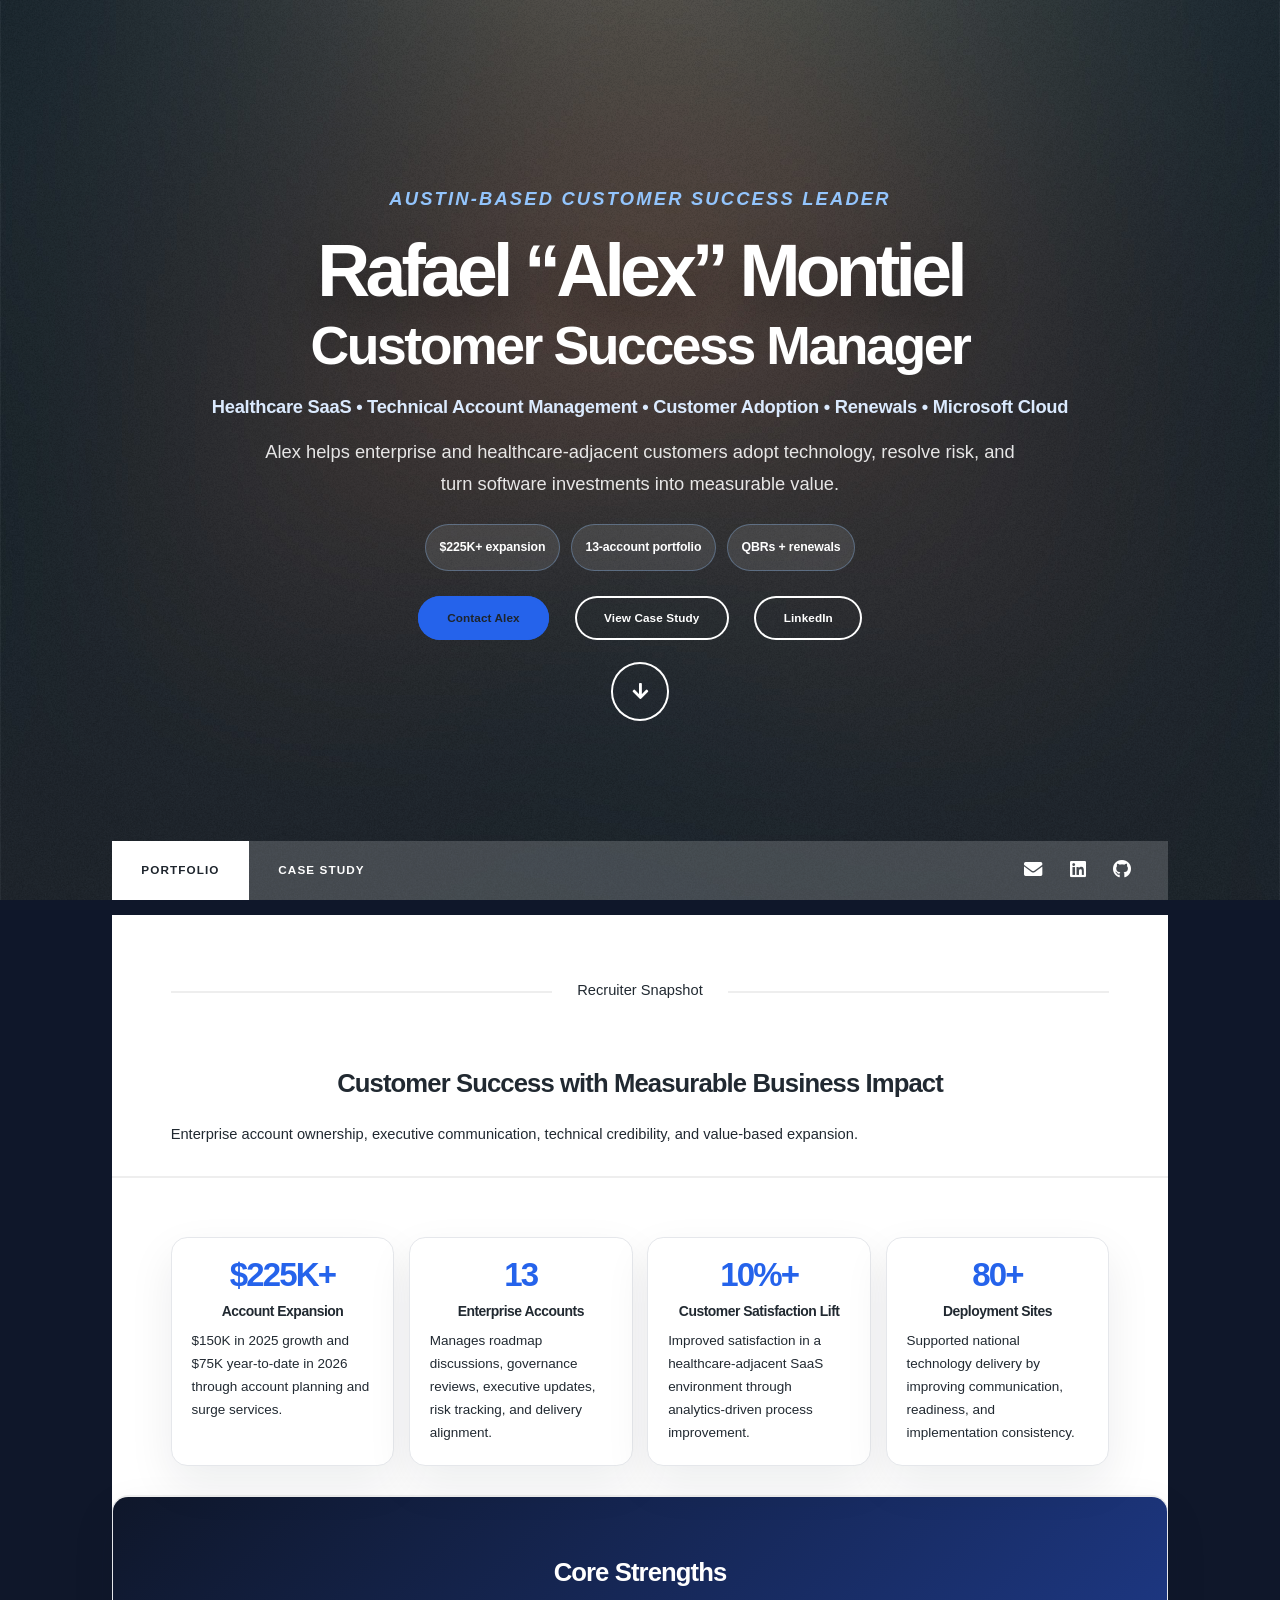
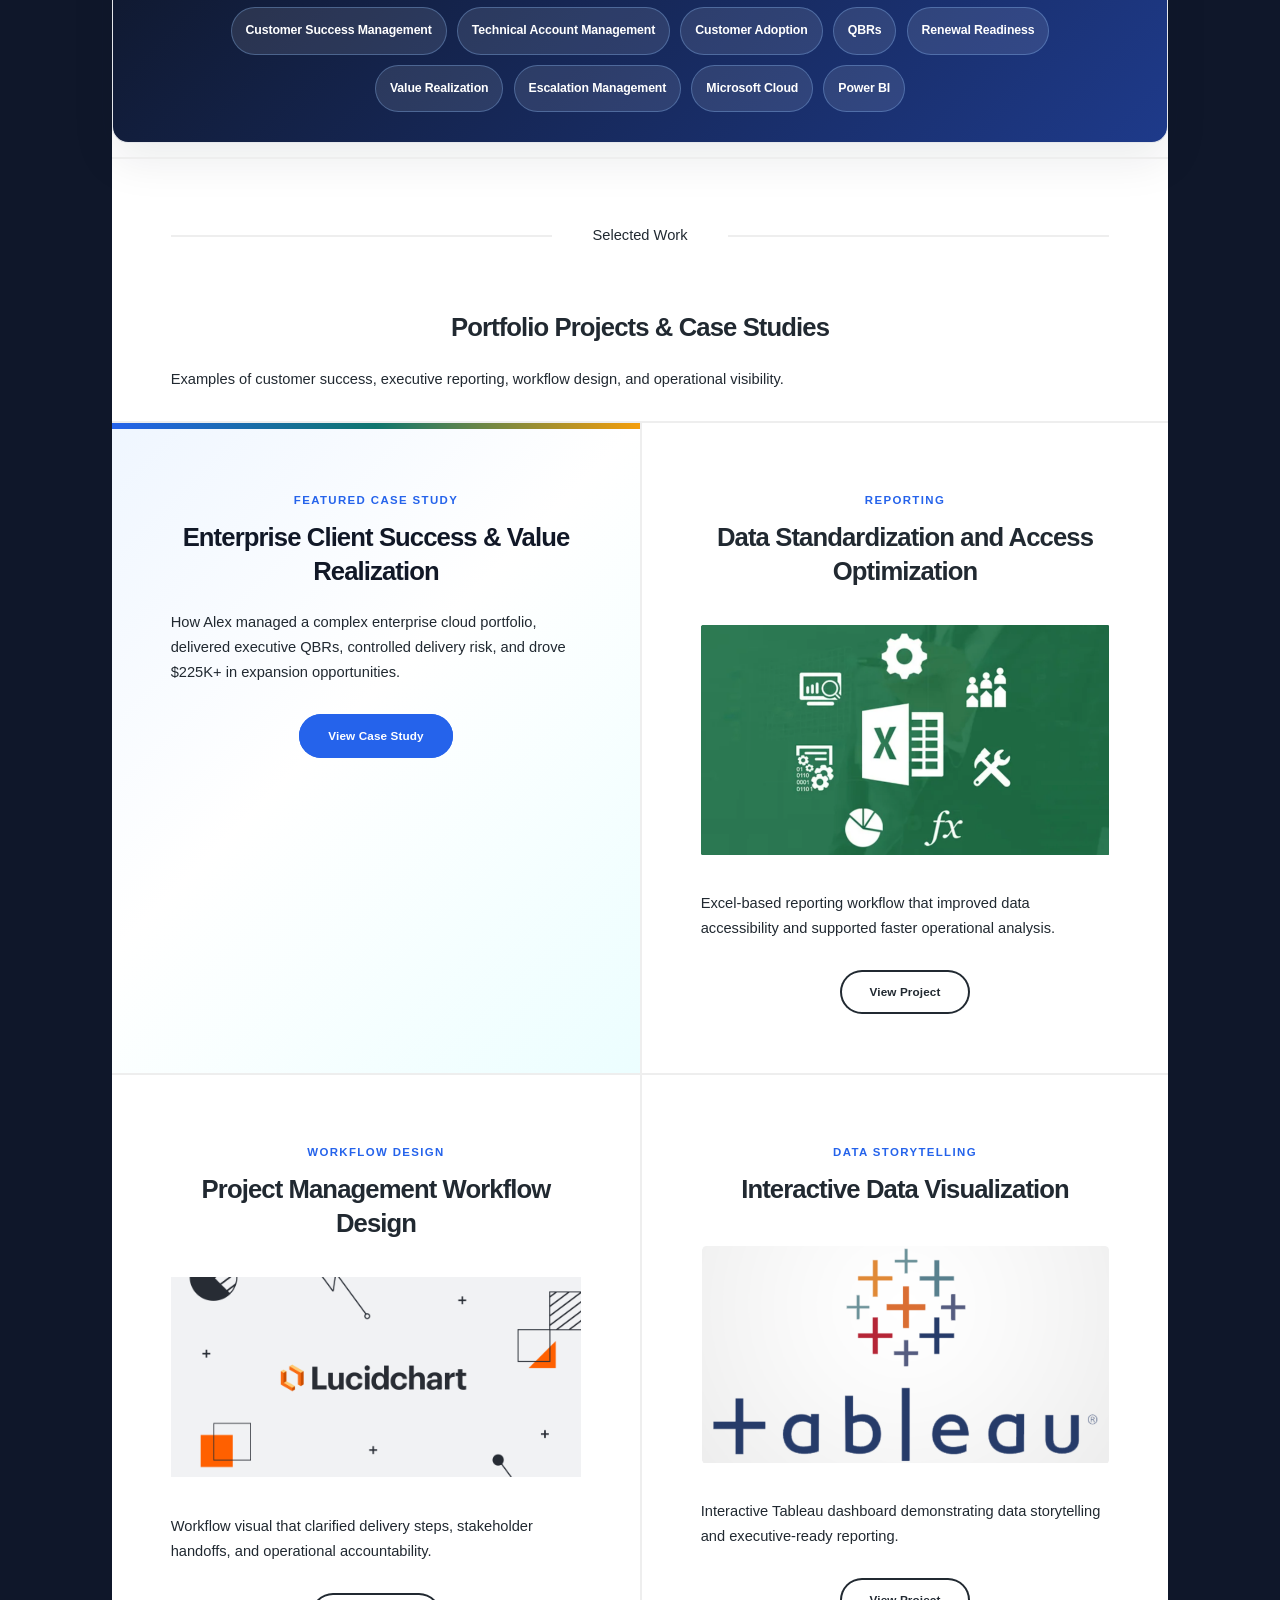
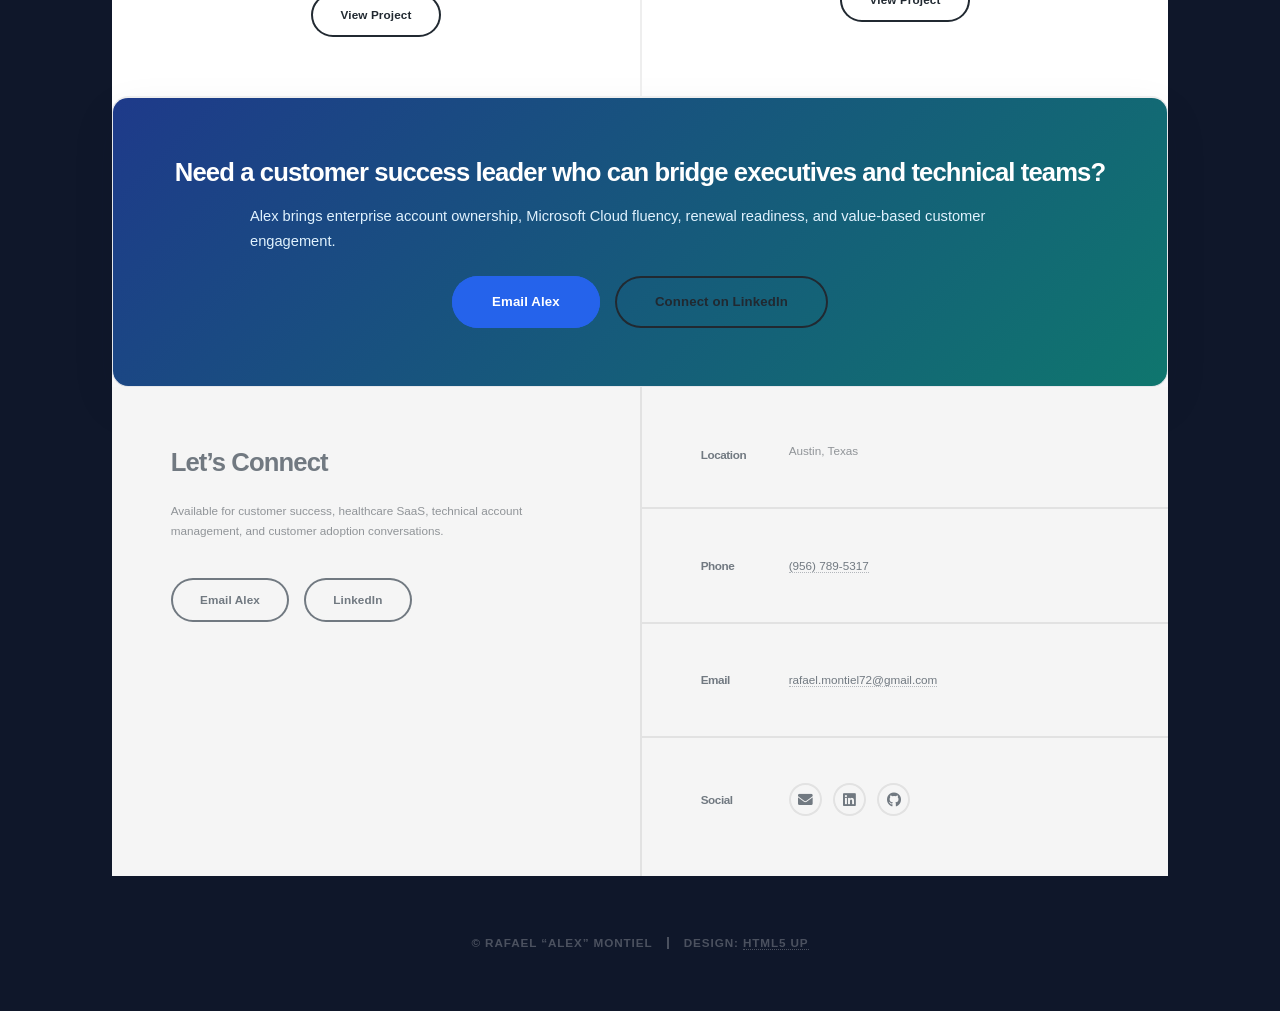
==== commit b3eb7e0f: "Reduce homepage redundancy and tighten recruiter journey" ====
--- a/index.html
+++ b/index.html
@@ -26,7 +26,7 @@
 							<h1>Rafael “Alex” Montiel</h1>
 							<h2>Customer Success Manager</h2>
 							<p class="hero-subtitle">Healthcare SaaS • Technical Account Management • Customer Adoption • Renewals • Microsoft Cloud</p>
-							<p class="hero-copy">Alex helps enterprise and healthcare-adjacent customers adopt technology, improve workflows, resolve risk, and realize measurable value from software investments.</p>
+							<p class="hero-copy">Alex helps enterprise and healthcare-adjacent customers adopt technology, resolve risk, and turn software investments into measurable value.</p>
 							<div class="hero-proof">
 								<span>$225K+ expansion</span>
 								<span>13-account portfolio</span>
@@ -64,54 +64,41 @@
 				<!-- Main -->
 					<div id="main">
 
-						<!-- Featured Post -->
-							<article class="post featured recruiter-summary">
-								<header class="major">
-									<span class="date">Recruiter Snapshot</span>
-									<h2>Customer Success for Enterprise and Healthcare Technology</h2>
-									<p>Alex blends customer success, technical account management, project governance, and healthcare-adjacent SaaS experience to help customers turn complex technology into clear operational value.</p>
-								</header>
-								<div class="value-grid">
-									<div><strong>Customer Adoption</strong><span>Guides customers through roadmap alignment, workflow needs, service utilization, and executive follow-up.</span></div>
-									<div><strong>Revenue Impact</strong><span>Drives $225K+ in expansion opportunities through value-based account planning and surge services.</span></div>
-									<div><strong>Technical Credibility</strong><span>Coordinates Microsoft Cloud, Azure, M365, Power BI, security, and modernization workstreams.</span></div>
-								</div>
-								<ul class="actions special">
-									<li><a href="case-study.html" class="button large primary">Read Value Realization Case Study</a></li>
-									<li><a href="mailto:rafael.montiel72@gmail.com" class="button large">Contact Alex</a></li>
-								</ul>
-							</article>
-
 						<!-- Metrics -->
+							<header class="major section-heading">
+								<span class="date">Recruiter Snapshot</span>
+								<h2>Customer Success with Measurable Business Impact</h2>
+								<p>Enterprise account ownership, executive communication, technical credibility, and value-based expansion.</p>
+							</header>
+
 							<section class="metric-grid">
 								<article>
 									<span class="metric-number">$225K+</span>
 									<h3>Account Expansion</h3>
-									<p>Includes approximately $150K in 2025 growth and $75K year-to-date in 2026 through strategic account planning and quarterly surge services.</p>
+									<p>$150K in 2025 growth and $75K year-to-date in 2026 through account planning and surge services.</p>
 								</article>
 								<article>
 									<span class="metric-number">13</span>
 									<h3>Enterprise Accounts</h3>
-									<p>Manages customer success across a multi-account portfolio with roadmap discussions, governance reviews, executive updates, and risk tracking.</p>
+									<p>Manages roadmap discussions, governance reviews, executive updates, risk tracking, and delivery alignment.</p>
 								</article>
 								<article>
 									<span class="metric-number">10%+</span>
 									<h3>Customer Satisfaction Lift</h3>
-									<p>Improved customer satisfaction in a healthcare-adjacent SaaS environment through analytics-driven process improvement and service follow-up.</p>
+									<p>Improved satisfaction in a healthcare-adjacent SaaS environment through analytics-driven process improvement.</p>
 								</article>
 								<article>
 									<span class="metric-number">80+</span>
 									<h3>Deployment Sites</h3>
-									<p>Supported enterprise technology delivery across national sites by strengthening stakeholder communication, readiness, and delivery consistency.</p>
+									<p>Supported national technology delivery by improving communication, readiness, and implementation consistency.</p>
 								</article>
 							</section>
 
 						<!-- Skills -->
 							<section class="skill-strip">
-								<h2>What Alex Brings</h2>
+								<h2>Core Strengths</h2>
 								<div class="chips">
 									<span>Customer Success Management</span>
-									<span>Healthcare SaaS</span>
 									<span>Technical Account Management</span>
 									<span>Customer Adoption</span>
 									<span>QBRs</span>
@@ -119,8 +106,6 @@
 									<span>Value Realization</span>
 									<span>Escalation Management</span>
 									<span>Microsoft Cloud</span>
-									<span>Azure</span>
-									<span>Microsoft 365</span>
 									<span>Power BI</span>
 								</div>
 							</section>
@@ -129,7 +114,7 @@
 							<header class="major section-heading">
 								<span class="date">Selected Work</span>
 								<h2>Portfolio Projects &amp; Case Studies</h2>
-								<p>Recruiter-friendly examples of customer success, executive reporting, process improvement, stakeholder communication, and operational visibility.</p>
+								<p>Examples of customer success, executive reporting, workflow design, and operational visibility.</p>
 							</header>
 
 							<section class="posts project-grid">
@@ -138,7 +123,7 @@
 										<span class="project-label">Featured Case Study</span>
 										<h2><a href="case-study.html">Enterprise Client Success &amp; Value Realization</a></h2>
 									</header>
-									<p>See how Alex managed a complex enterprise cloud portfolio, delivered executive QBRs, controlled delivery risk, and drove $225K+ in expansion opportunities.</p>
+									<p>How Alex managed a complex enterprise cloud portfolio, delivered executive QBRs, controlled delivery risk, and drove $225K+ in expansion opportunities.</p>
 									<ul class="actions special">
 										<li><a href="case-study.html" class="button primary">View Case Study</a></li>
 									</ul>
@@ -149,7 +134,7 @@
 										<h2><a href="https://1drv.ms/x/c/4909d6a53211a3e1/EeGjETKl1gkggEmCAAAAAAAB4zmbiMyWwoJrh-M13fNY0A?e=AVfJNj">Data Standardization and Access Optimization</a></h2>
 									</header>
 									<a href="https://1drv.ms/x/c/4909d6a53211a3e1/EeGjETKl1gkggEmCAAAAAAAB4zmbiMyWwoJrh-M13fNY0A?e=AVfJNj" class="image fit"><img src="images/Excel.png" alt="Excel dashboard project" /></a>
-									<p>Built an Excel-based reporting workflow to improve data accessibility, organize employee information, and support faster operational analysis through structured dashboards and pivot tables.</p>
+									<p>Excel-based reporting workflow that improved data accessibility and supported faster operational analysis.</p>
 									<ul class="actions special">
 										<li><a href="https://1drv.ms/x/c/4909d6a53211a3e1/EeGjETKl1gkggEmCAAAAAAAB4zmbiMyWwoJrh-M13fNY0A?e=AVfJNj" class="button">View Project</a></li>
 									</ul>
@@ -160,7 +145,7 @@
 										<h2><a href="https://lucid.app/lucidchart/884b542e-8a46-4d22-9d83-8531dd3bf115/view">Project Management Workflow Design</a></h2>
 									</header>
 									<a href="https://lucid.app/lucidchart/884b542e-8a46-4d22-9d83-8531dd3bf115/view" class="image fit"><img src="images/Lucidchart logo.png" alt="Lucidchart workflow project" /></a>
-									<p>Developed project workflow visuals for IT professional services, helping clarify delivery steps, stakeholder handoffs, process flow, and operational accountability.</p>
+									<p>Workflow visual that clarified delivery steps, stakeholder handoffs, and operational accountability.</p>
 									<ul class="actions special">
 										<li><a href="https://lucid.app/lucidchart/884b542e-8a46-4d22-9d83-8531dd3bf115/view" class="button">View Project</a></li>
 									</ul>
@@ -171,7 +156,7 @@
 										<h2><a href="https://public.tableau.com/app/profile/rafael.montiel/viz/AirBnBFullProject_17159127843790/Dashboard2?publish=yes">Interactive Data Visualization</a></h2>
 									</header>
 									<a href="https://public.tableau.com/app/profile/rafael.montiel/viz/AirBnBFullProject_17159127843790/Dashboard2?publish=yes" class="image fit"><img src="images/Tableau.png" alt="Tableau dashboard project" /></a>
-									<p>Created an interactive Tableau dashboard to analyze market trends, pricing patterns, and occupancy insights, demonstrating data storytelling and executive-ready reporting.</p>
+									<p>Interactive Tableau dashboard demonstrating data storytelling and executive-ready reporting.</p>
 									<ul class="actions special">
 										<li><a href="https://public.tableau.com/app/profile/rafael.montiel/viz/AirBnBFullProject_17159127843790/Dashboard2?publish=yes" class="button">View Project</a></li>
 									</ul>
@@ -179,8 +164,8 @@
 							</section>
 
 							<section class="cta-panel">
-								<h2>Need a customer success leader who can talk to executives and technical teams?</h2>
-								<p>Alex is positioned for customer success, healthcare SaaS, technical account management, and customer adoption roles where technology improves operations and customer outcomes.</p>
+								<h2>Need a customer success leader who can bridge executives and technical teams?</h2>
+								<p>Alex brings enterprise account ownership, Microsoft Cloud fluency, renewal readiness, and value-based customer engagement.</p>
 								<ul class="actions special">
 									<li><a href="mailto:rafael.montiel72@gmail.com" class="button primary large">Email Alex</a></li>
 									<li><a href="https://www.linkedin.com/in/rafael-montiel95" class="button large">Connect on LinkedIn</a></li>
@@ -193,7 +178,7 @@
 					<footer id="footer">
 						<section>
 							<h2>Let’s Connect</h2>
-							<p>Open to customer success, healthcare SaaS, technical account management, and customer adoption roles where technology improves operations and customer outcomes.</p>
+							<p>Available for customer success, healthcare SaaS, technical account management, and customer adoption conversations.</p>
 							<ul class="actions">
 								<li><a href="mailto:rafael.montiel72@gmail.com" class="button">Email Alex</a></li>
 								<li><a href="https://www.linkedin.com/in/rafael-montiel95" class="button">LinkedIn</a></li>
--- a/assets/css/custom.css
+++ b/assets/css/custom.css
@@ -1,5 +1,5 @@
 :root {
-	--alex-ink: #1f2937;
+	--alex-ink: #111827;
 	--alex-muted: #667085;
 	--alex-blue: #2563eb;
 	--alex-blue-dark: #1d4ed8;
@@ -8,52 +8,108 @@
 	--alex-card: #ffffff;
 	--alex-border: #e5e7eb;
 	--alex-gold: #f59e0b;
+	--alex-font: Inter, ui-sans-serif, -apple-system, BlinkMacSystemFont, "SF Pro Display", "SF Pro Text", "Segoe UI", Roboto, Helvetica, Arial, sans-serif;
+}
+
+body.alex-site,
+.alex-site input,
+.alex-site select,
+.alex-site textarea,
+.alex-site button,
+.alex-site .button,
+.alex-site #nav,
+.alex-site #header,
+.alex-site #footer,
+.alex-site p,
+.alex-site span,
+.alex-site li,
+.alex-site a,
+.alex-site strong,
+.alex-site h1,
+.alex-site h2,
+.alex-site h3,
+.alex-site h4,
+.alex-site h5,
+.alex-site h6 {
+	font-family: var(--alex-font) !important;
 }
 
 body.alex-site {
 	background-color: #0f172a;
+	-webkit-font-smoothing: antialiased;
+	text-rendering: optimizeLegibility;
 }
 
 .alex-site #wrapper:before {
-	background: linear-gradient(135deg, rgba(15, 23, 42, 0.9), rgba(30, 64, 175, 0.45));
+	background: linear-gradient(135deg, rgba(15, 23, 42, 0.88), rgba(30, 64, 175, 0.38));
 }
 
 .alex-site #intro.alex-hero {
-	padding-top: 7rem;
-	max-width: 980px;
+	min-height: 100vh;
+	padding: 8rem 2rem 5rem 2rem;
+	display: flex;
+	flex-direction: column;
+	align-items: center;
+	justify-content: center;
+	text-align: center;
+	max-width: none;
+}
+
+.hero-inner {
+	width: min(100%, 1080px);
+	margin: 0 auto;
 }
 
 .alex-hero .eyebrow,
 .project-label,
 .case-label {
-	font-family: "Source Sans Pro", Helvetica, sans-serif;
-	font-size: 0.8rem;
-	font-weight: 800;
-	letter-spacing: 0.16em;
+	font-size: 0.78rem;
+	font-weight: 750;
+	letter-spacing: 0.12em;
 	text-transform: uppercase;
 	color: #93c5fd;
-	margin-bottom: 0.75rem;
+	margin-bottom: 1rem;
 	display: inline-block;
 }
 
 .alex-hero h1 {
-	letter-spacing: 0.035em;
+	font-size: clamp(3.15rem, 8vw, 6.25rem);
+	font-weight: 780;
+	letter-spacing: -0.065em;
+	line-height: 0.95;
+	margin: 0 0 0.7rem 0;
+	text-shadow: 0 18px 45px rgba(0,0,0,0.32);
+	text-transform: none;
+}
+
+.alex-hero h2 {
+	font-size: clamp(1.65rem, 4.5vw, 3.65rem);
+	font-weight: 680;
+	letter-spacing: -0.045em;
 	line-height: 1.02;
-	margin-bottom: 1rem;
-	text-shadow: 0 10px 35px rgba(0,0,0,0.35);
+	margin: 0 0 1.35rem 0;
+	text-transform: none;
+	color: #f8fafc;
 }
 
 .hero-subtitle {
-	font-weight: 700;
-	letter-spacing: 0.02em;
-	margin-bottom: 0.8rem !important;
+	font-weight: 600;
+	font-style: normal !important;
+	letter-spacing: -0.015em;
+	margin: 0 auto 0.95rem auto !important;
 	color: #dbeafe;
+	max-width: 920px;
+	font-size: clamp(1rem, 1.55vw, 1.25rem);
+	line-height: 1.55;
 }
 
 .hero-copy {
-	max-width: 800px;
-	margin: 0 auto 1.5rem auto !important;
-	font-size: 1.05rem;
+	max-width: 780px;
+	margin: 0 auto 1.65rem auto !important;
+	font-size: clamp(1rem, 1.5vw, 1.18rem);
+	font-style: normal !important;
+	line-height: 1.75;
+	color: rgba(255,255,255,0.88);
 }
 
 .hero-proof,
@@ -67,18 +123,32 @@
 
 .hero-proof span,
 .chips span {
-	border: 1px solid rgba(147, 197, 253, 0.35);
-	background: rgba(255,255,255,0.11);
+	border: 1px solid rgba(147, 197, 253, 0.32);
+	background: rgba(255,255,255,0.10);
 	color: #ffffff;
 	border-radius: 999px;
-	padding: 0.5rem 0.9rem;
-	font-size: 0.82rem;
-	font-weight: 800;
-	letter-spacing: 0.03em;
+	padding: 0.55rem 0.95rem;
+	font-size: 0.84rem;
+	font-weight: 700;
+	letter-spacing: -0.01em;
 }
 
 .hero-actions {
-	margin-bottom: 1.4rem !important;
+	margin-bottom: 0 !important;
+	gap: 0.75rem;
+	justify-content: center;
+}
+
+.scroll-action {
+	margin-top: 1.5rem !important;
+}
+
+.alex-site .button,
+.alex-site input[type="submit"] {
+	border-radius: 999px;
+	font-weight: 700;
+	letter-spacing: 0.01em;
+	text-transform: none;
 }
 
 .alex-site .button.primary,
@@ -91,6 +161,26 @@
 .alex-site .button.primary:hover {
 	background-color: var(--alex-blue-dark) !important;
 	box-shadow: inset 0 0 0 2px var(--alex-blue-dark) !important;
+}
+
+.alex-site #main h1,
+.alex-site #main h2,
+.alex-site #main h3,
+.alex-site #footer h2,
+.alex-site #footer h3 {
+	letter-spacing: -0.035em;
+	text-transform: none;
+}
+
+.alex-site #main p,
+.alex-site #main li,
+.alex-site #footer p {
+	font-style: normal !important;
+	line-height: 1.7;
+	text-align: left !important;
+	word-spacing: normal !important;
+	letter-spacing: normal;
+	hyphens: none;
 }
 
 .recruiter-summary {
@@ -120,7 +210,7 @@
 .cta-panel,
 .skill-strip {
 	border: 1px solid var(--alex-border);
-	border-radius: 1rem;
+	border-radius: 1.1rem;
 	background: var(--alex-card);
 	box-shadow: 0 18px 45px rgba(15, 23, 42, 0.08);
 }
@@ -132,11 +222,11 @@
 .value-grid strong,
 .snapshot-grid strong {
 	display: block;
-	font-size: 0.95rem;
+	font-size: 0.9rem;
 	color: var(--alex-ink);
 	margin-bottom: 0.45rem;
-	letter-spacing: 0.03em;
-	text-transform: uppercase;
+	letter-spacing: -0.01em;
+	text-transform: none;
 }
 
 .value-grid span,
@@ -145,6 +235,8 @@
 	font-size: 0.95rem;
 	line-height: 1.55;
 	color: var(--alex-muted);
+	text-align: left !important;
+	word-spacing: normal !important;
 }
 
 .metric-grid {
@@ -159,23 +251,31 @@
 
 .metric-number {
 	display: block;
-	font-family: "Merriweather", Georgia, serif;
 	font-size: 2.25rem;
-	font-weight: 900;
+	font-weight: 780;
+	letter-spacing: -0.055em;
 	line-height: 1;
 	color: var(--alex-blue);
 	margin-bottom: 0.7rem;
+	text-align: center !important;
 }
 
 .metric-grid h3 {
-	font-size: 0.9rem;
+	font-size: 0.95rem;
 	margin-bottom: 0.55rem;
+	font-weight: 760;
+	text-align: center !important;
 }
 
 .metric-grid p {
-	font-size: 0.88rem;
+	font-size: 0.92rem;
 	line-height: 1.55;
-	margin-bottom: 0;
+	margin: 0 auto;
+	max-width: 28ch;
+	text-align: left !important;
+	word-spacing: normal !important;
+	letter-spacing: normal !important;
+	hyphens: none;
 }
 
 .skill-strip {
@@ -189,6 +289,7 @@
 .cta-panel h2 {
 	color: #fff;
 	margin-bottom: 1rem;
+	text-align: center !important;
 }
 
 .skill-strip .chips {
@@ -246,6 +347,40 @@
 	max-width: 780px;
 	margin: 0 auto 1.5rem auto;
 	color: #e0f2fe;
+	text-align: center !important;
+}
+
+.case-study-content header.major .date,
+.alex-site .post header.major .date {
+	border: 0 !important;
+	padding: 0 !important;
+	margin: 0 0 1.25rem 0 !important;
+	font-size: 0.95rem !important;
+	font-weight: 500 !important;
+	letter-spacing: -0.01em !important;
+	color: var(--alex-muted) !important;
+	line-height: 1.4 !important;
+}
+
+.case-study-content header.major .date:before,
+.case-study-content header.major .date:after,
+.alex-site .post header.major .date:before,
+.alex-site .post header.major .date:after {
+	display: none !important;
+	content: none !important;
+}
+
+.case-study-content header.major h1 {
+	font-size: clamp(3.25rem, 6.8vw, 6.4rem);
+	line-height: 1.03;
+	margin-top: 0;
+}
+
+.case-study-content header.major p {
+	text-align: center !important;
+	max-width: 1100px;
+	margin-left: auto;
+	margin-right: auto;
 }
 
 .case-study-content > h2 {
@@ -322,7 +457,7 @@
 	border-radius: 50%;
 	background: #dbeafe;
 	color: var(--alex-blue);
-	font-weight: 900;
+	font-weight: 800;
 	margin-bottom: 1rem;
 }
 
@@ -369,20 +504,31 @@
 	.case-hero-panel {
 		grid-template-columns: 1fr 1fr;
 	}
+
+	.metric-grid p {
+		max-width: 34ch;
+	}
 }
 
 @media screen and (max-width: 736px) {
 	.alex-site #intro.alex-hero {
-		padding-top: 4.5rem;
+		padding: 4.5rem 1.25rem 3.5rem 1.25rem;
+		min-height: 100vh;
 	}
 
 	.alex-hero h1 {
-		font-size: 2.25rem;
+		font-size: clamp(2.7rem, 14vw, 4rem);
+		letter-spacing: -0.07em;
+	}
+
+	.alex-hero h2 {
+		font-size: clamp(1.65rem, 8vw, 2.35rem);
 	}
 
 	.hero-copy,
 	.hero-subtitle {
-		font-size: 0.95rem;
+		font-size: 0.98rem;
+		line-height: 1.6;
 	}
 
 	.value-grid,
@@ -397,6 +543,15 @@
 		font-size: 2rem;
 	}
 
+	.metric-grid p {
+		max-width: 38ch;
+		text-align: left !important;
+	}
+
+	.case-study-content header.major h1 {
+		font-size: clamp(2.4rem, 11vw, 3.8rem);
+	}
+
 	.skill-strip,
 	.cta-panel,
 	.case-hero-panel {
@@ -407,4 +562,9 @@
 	.chips {
 		justify-content: center;
 	}
-}
+
+	.hero-actions li,
+	.hero-actions .button {
+		width: 100%;
+	}
+}
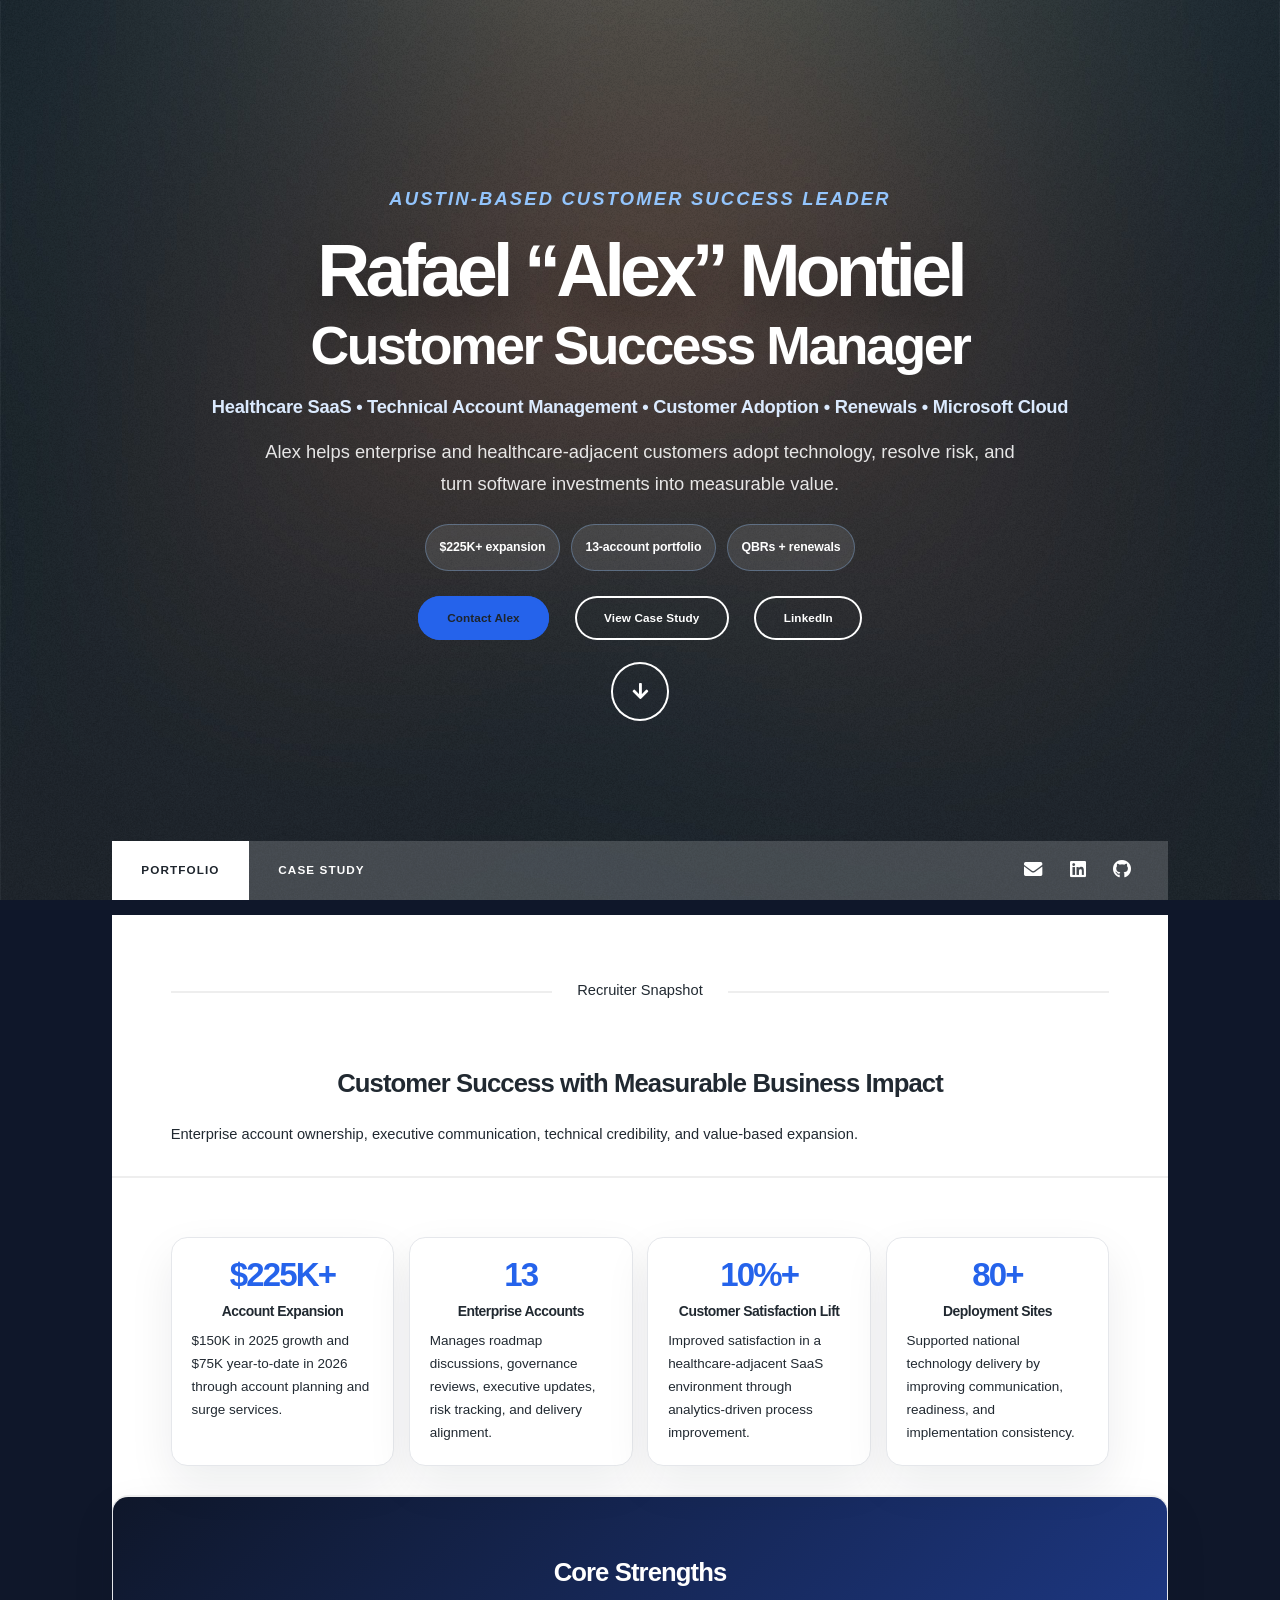
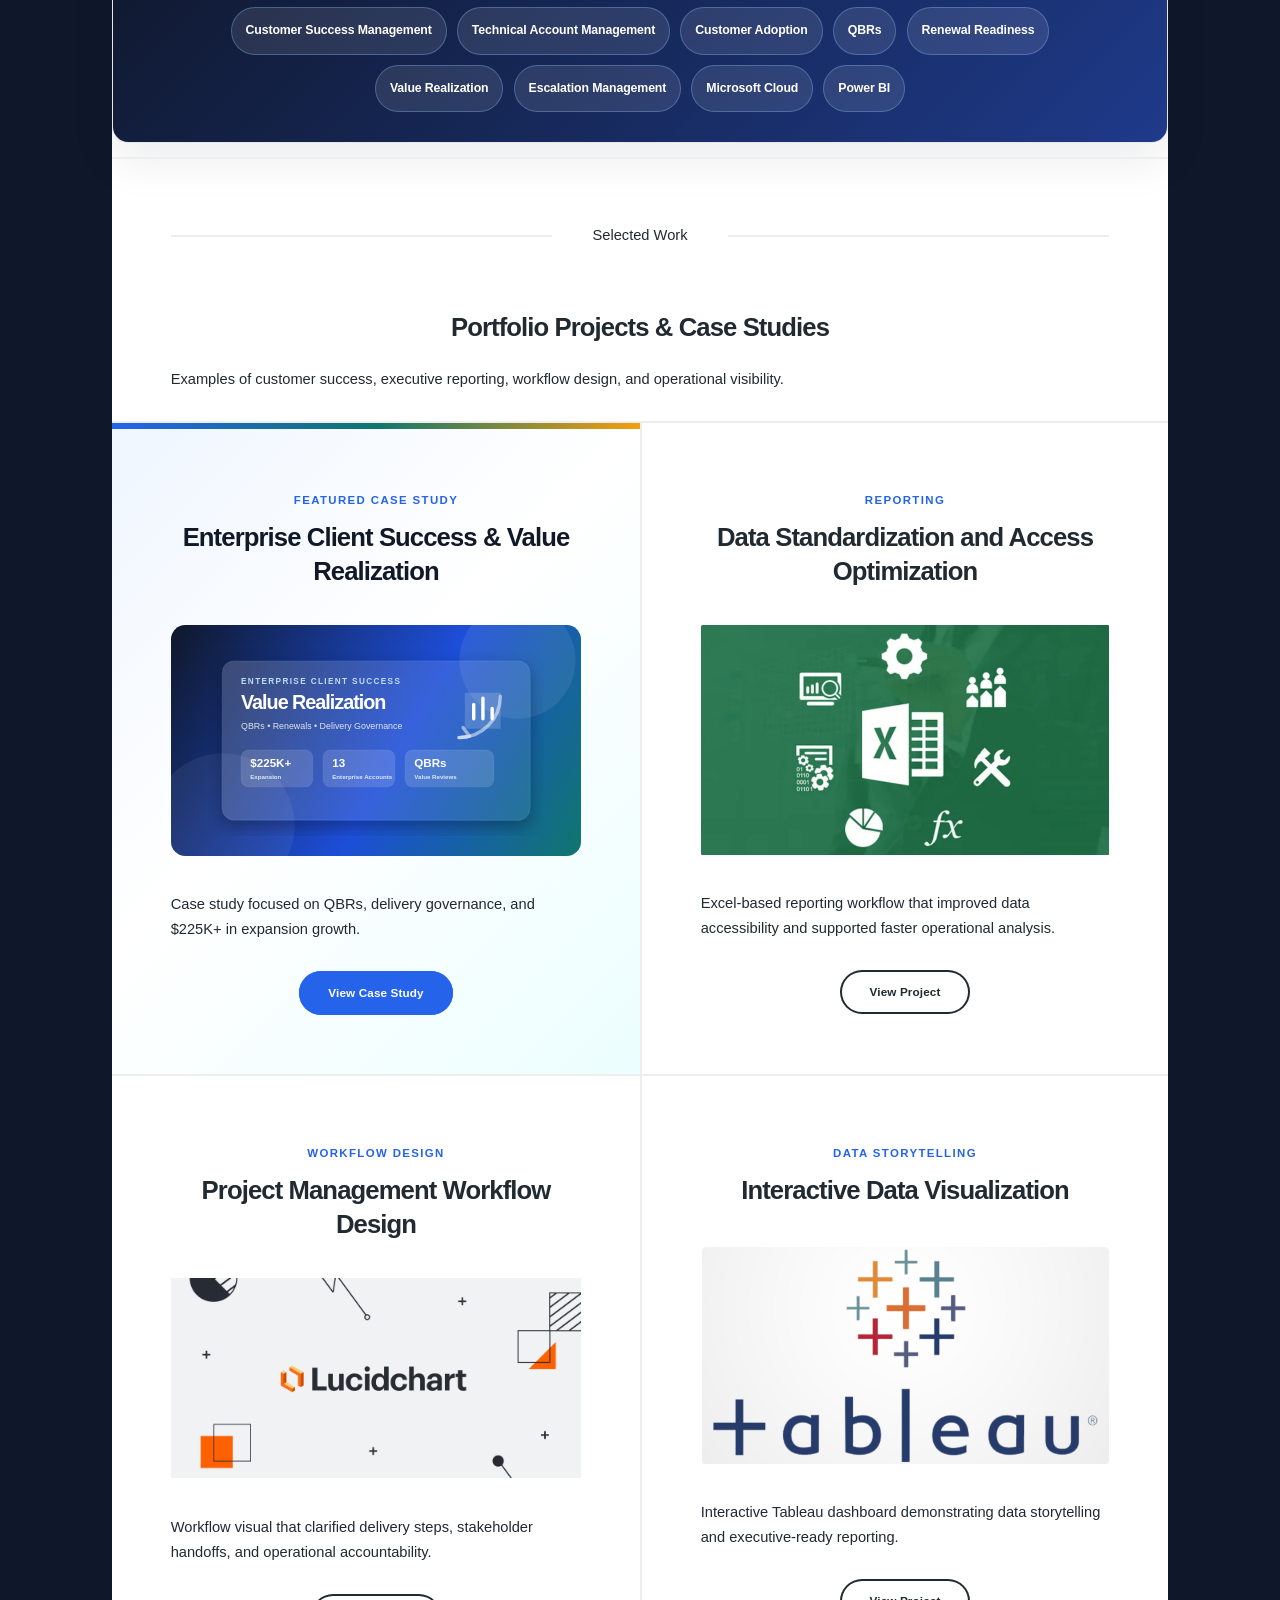
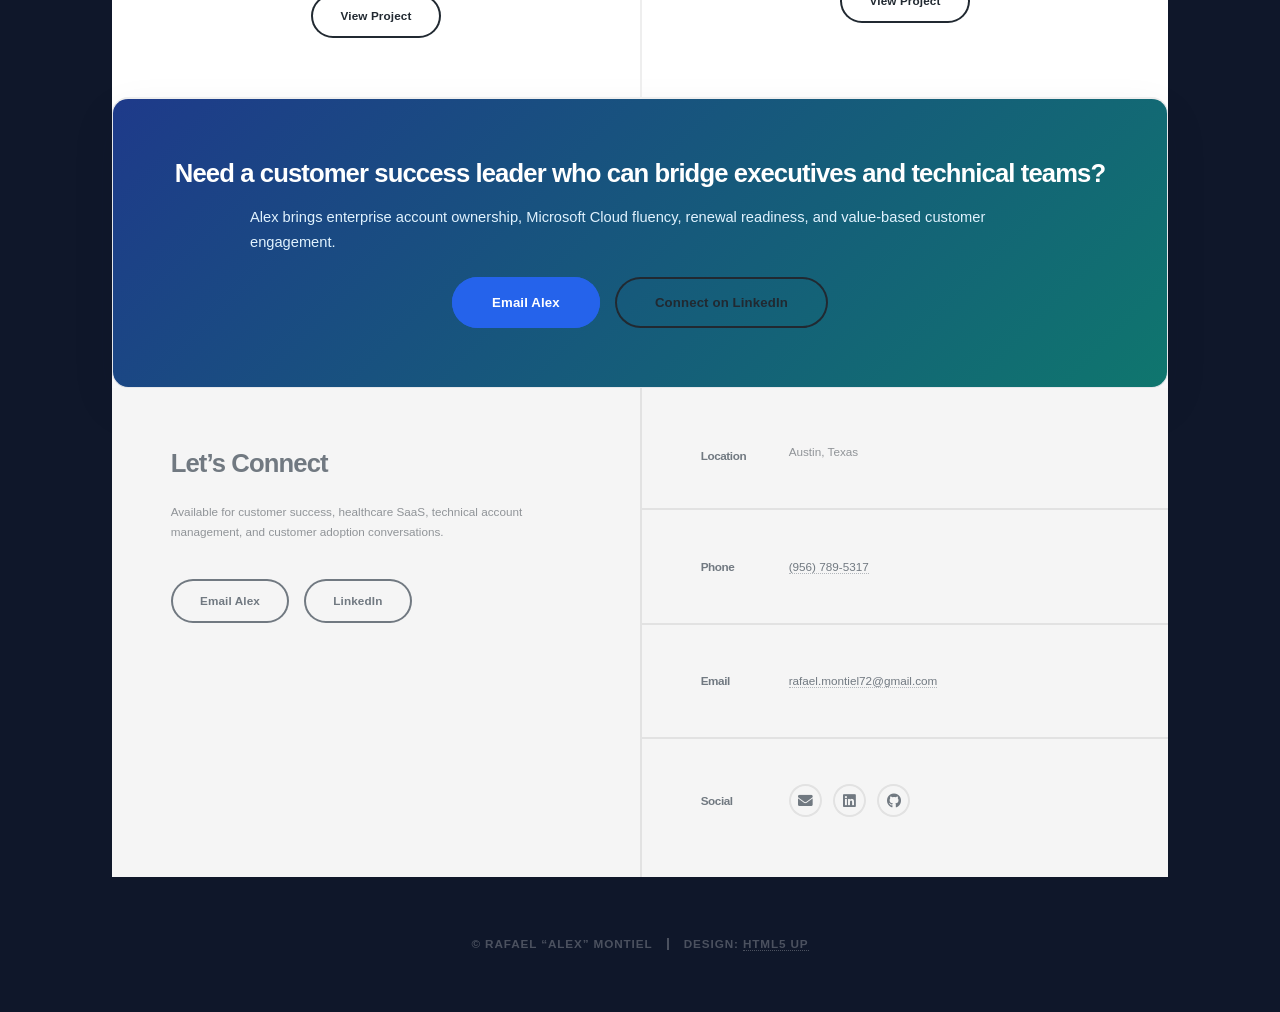
==== commit d7cf7d89: "Add visual cover image to featured case study card" ====
--- a/index.html
+++ b/index.html
@@ -123,7 +123,8 @@
 										<span class="project-label">Featured Case Study</span>
 										<h2><a href="case-study.html">Enterprise Client Success &amp; Value Realization</a></h2>
 									</header>
-									<p>How Alex managed a complex enterprise cloud portfolio, delivered executive QBRs, controlled delivery risk, and drove $225K+ in expansion opportunities.</p>
+									<a href="case-study.html" class="image fit"><img src="images/client-success-case-study.svg" alt="Enterprise client success case study cover" /></a>
+									<p>Case study focused on QBRs, delivery governance, and $225K+ in expansion growth.</p>
 									<ul class="actions special">
 										<li><a href="case-study.html" class="button primary">View Case Study</a></li>
 									</ul>
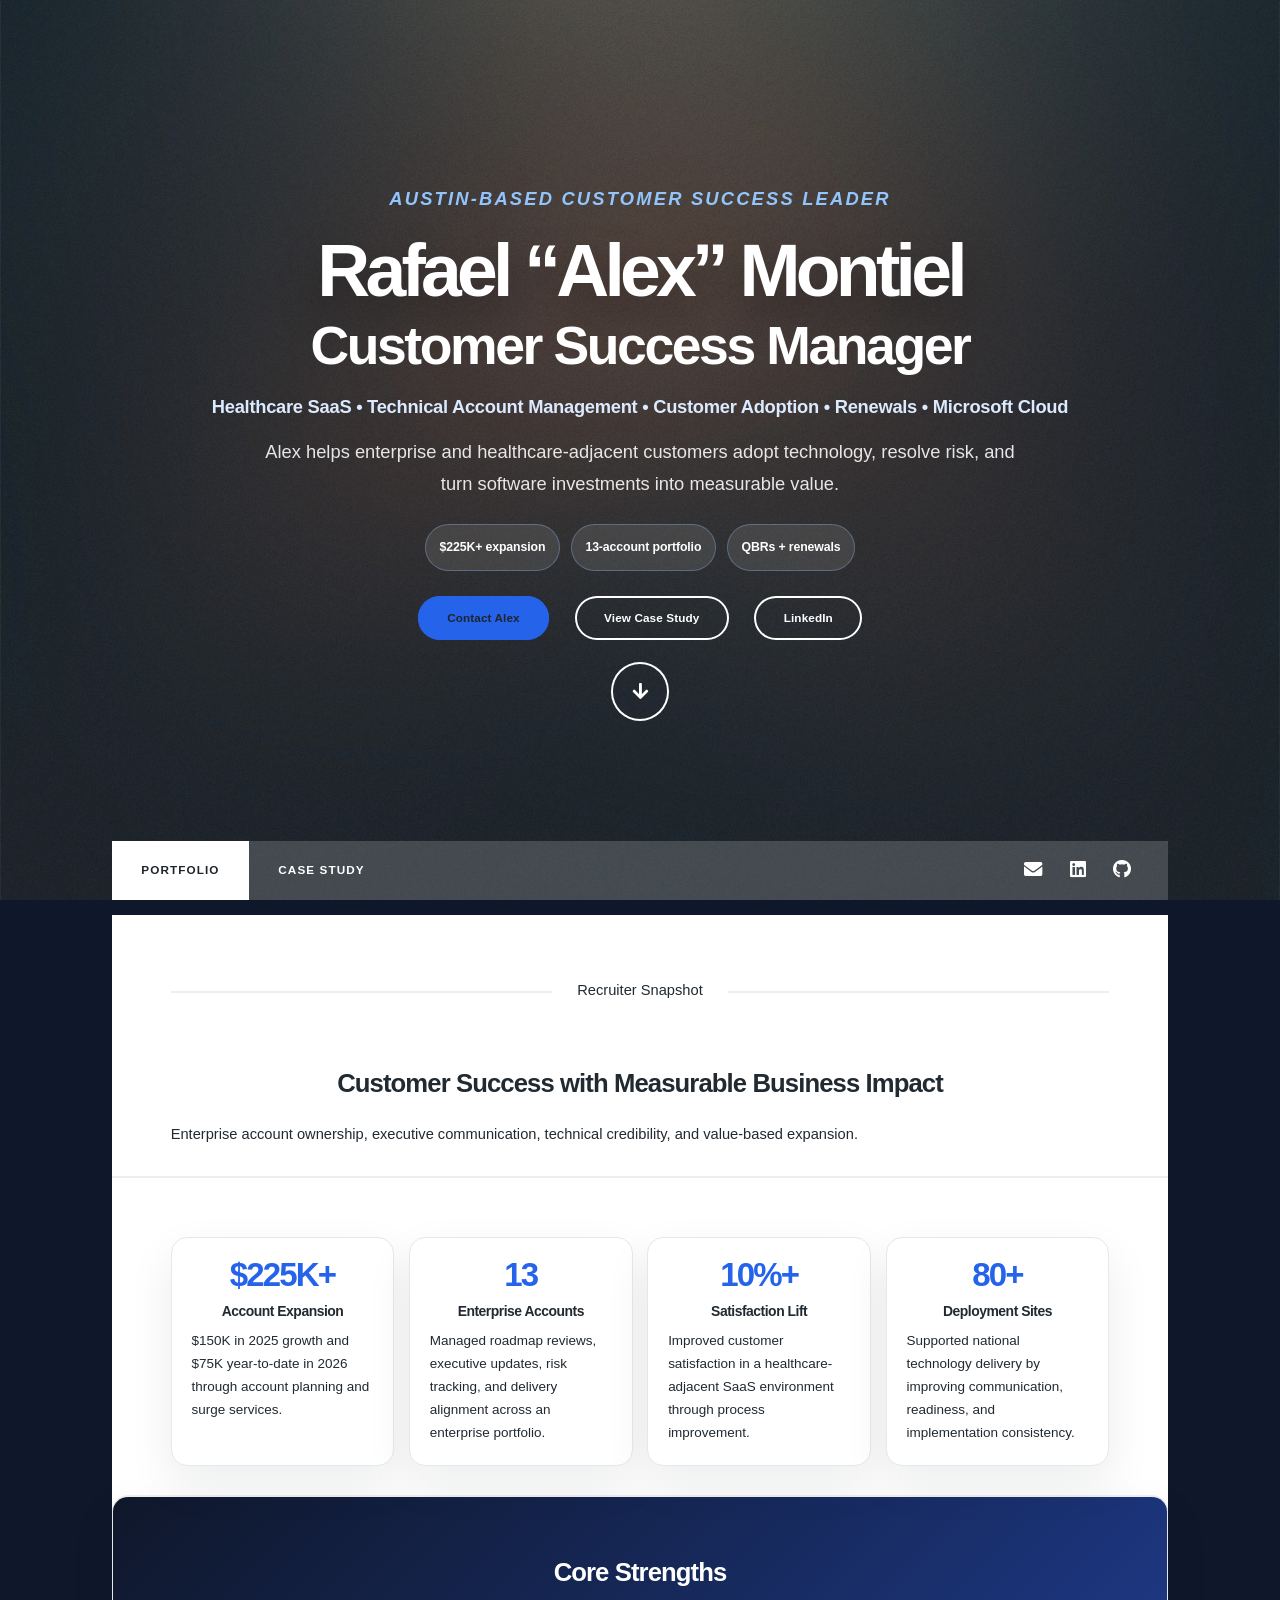
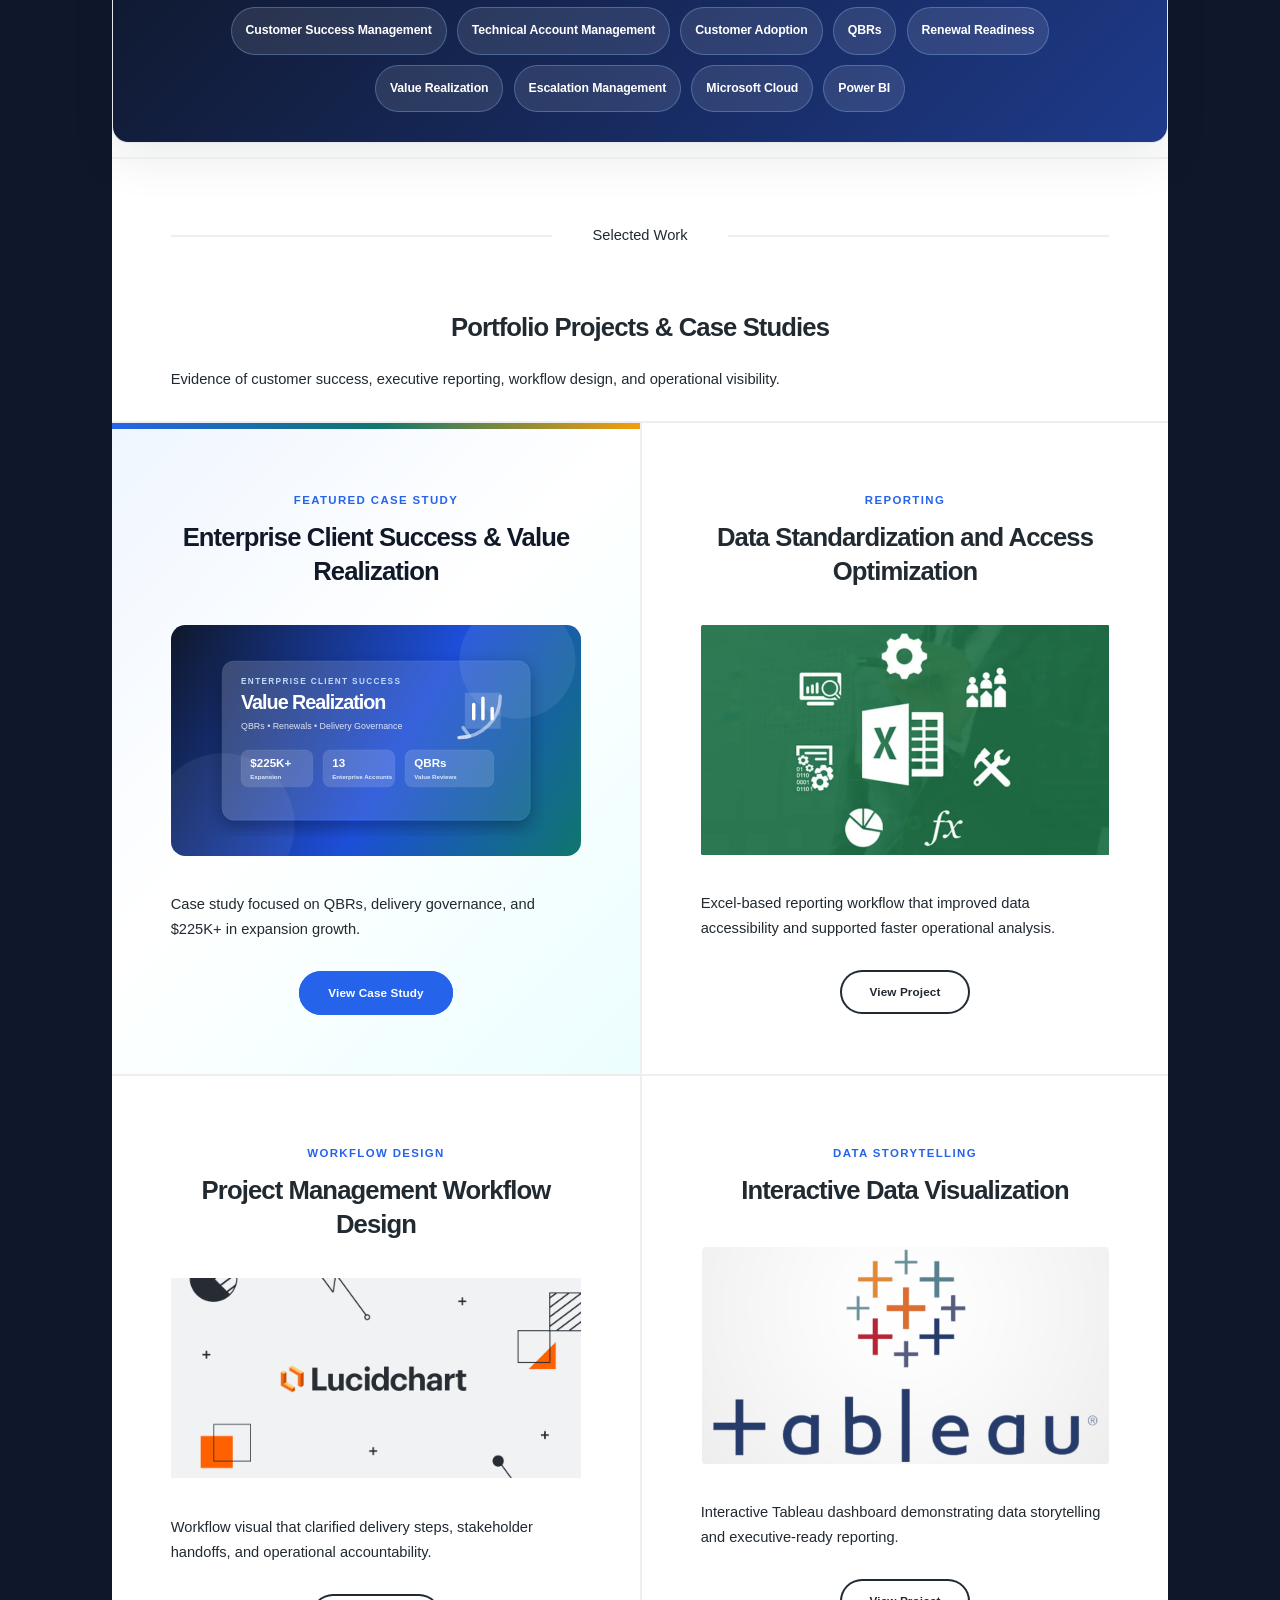
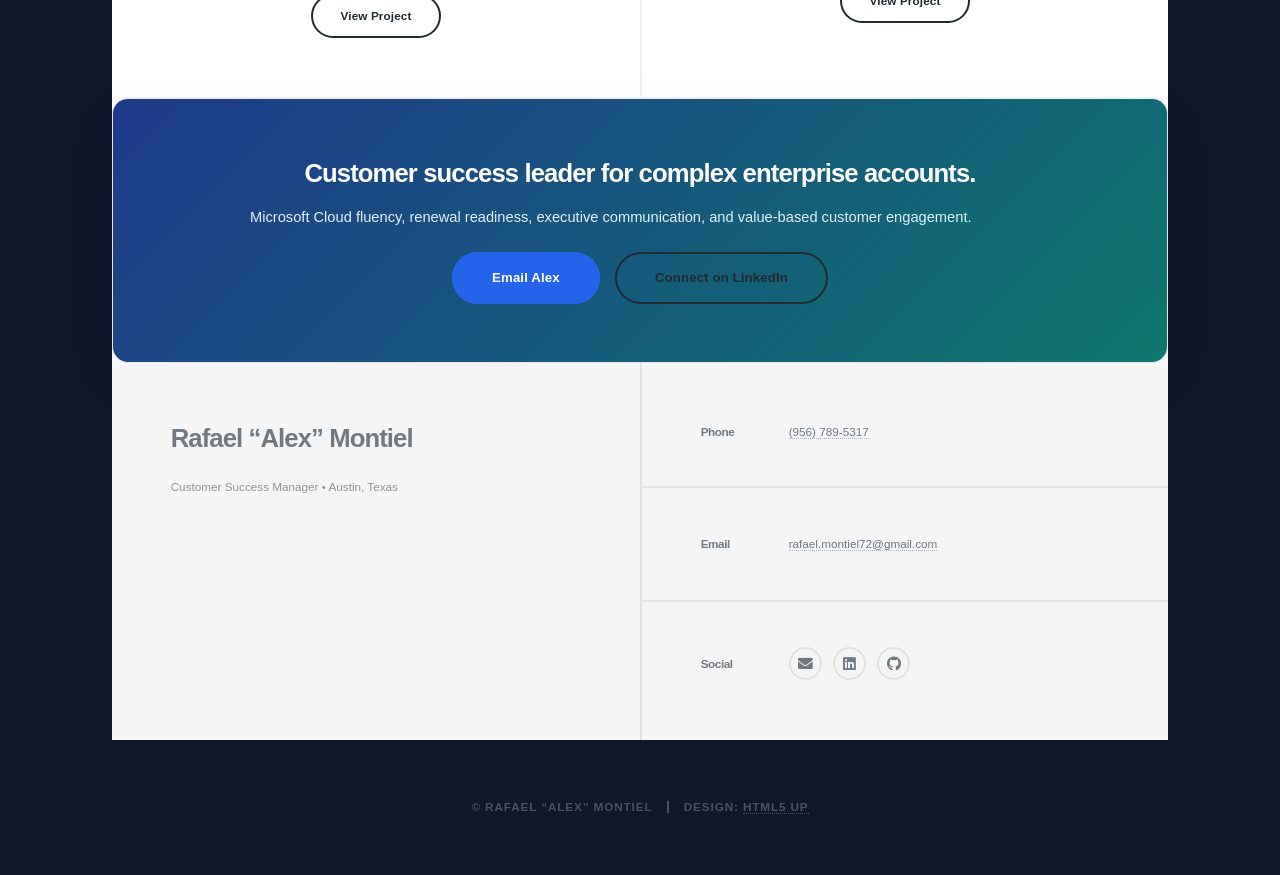
==== commit 02701cc1: "Final homepage UX polish and redundancy cleanup" ====
--- a/index.html
+++ b/index.html
@@ -9,9 +9,10 @@
 		<title>Rafael “Alex” Montiel | Customer Success Manager</title>
 		<meta charset="utf-8" />
 		<meta name="viewport" content="width=device-width, initial-scale=1, user-scalable=no" />
-		<meta name="description" content="Rafael Alex Montiel is a Customer Success and Technical Account Management professional focused on healthcare SaaS, customer adoption, Microsoft Cloud, renewals, and account growth." />
+		<meta name="description" content="Rafael Alex Montiel is a Customer Success Manager focused on enterprise accounts, healthcare SaaS, customer adoption, Microsoft Cloud, renewals, and account expansion." />
 		<link rel="stylesheet" href="assets/css/main.css" />
 		<link rel="stylesheet" href="assets/css/custom.css" />
+		<link rel="stylesheet" href="assets/css/polish.css" />
 		<noscript><link rel="stylesheet" href="assets/css/noscript.css" /></noscript>
 	</head>
 	<body class="is-preload alex-site">
@@ -65,7 +66,7 @@
 					<div id="main">
 
 						<!-- Metrics -->
-							<header class="major section-heading">
+							<header class="major section-heading compact-heading">
 								<span class="date">Recruiter Snapshot</span>
 								<h2>Customer Success with Measurable Business Impact</h2>
 								<p>Enterprise account ownership, executive communication, technical credibility, and value-based expansion.</p>
@@ -80,12 +81,12 @@
 								<article>
 									<span class="metric-number">13</span>
 									<h3>Enterprise Accounts</h3>
-									<p>Manages roadmap discussions, governance reviews, executive updates, risk tracking, and delivery alignment.</p>
+									<p>Managed roadmap reviews, executive updates, risk tracking, and delivery alignment across an enterprise portfolio.</p>
 								</article>
 								<article>
 									<span class="metric-number">10%+</span>
-									<h3>Customer Satisfaction Lift</h3>
-									<p>Improved satisfaction in a healthcare-adjacent SaaS environment through analytics-driven process improvement.</p>
+									<h3>Satisfaction Lift</h3>
+									<p>Improved customer satisfaction in a healthcare-adjacent SaaS environment through process improvement.</p>
 								</article>
 								<article>
 									<span class="metric-number">80+</span>
@@ -111,10 +112,10 @@
 							</section>
 
 						<!-- Projects -->
-							<header class="major section-heading">
+							<header class="major section-heading compact-heading">
 								<span class="date">Selected Work</span>
 								<h2>Portfolio Projects &amp; Case Studies</h2>
-								<p>Examples of customer success, executive reporting, workflow design, and operational visibility.</p>
+								<p>Evidence of customer success, executive reporting, workflow design, and operational visibility.</p>
 							</header>
 
 							<section class="posts project-grid">
@@ -164,9 +165,9 @@
 								</article>
 							</section>
 
-							<section class="cta-panel">
-								<h2>Need a customer success leader who can bridge executives and technical teams?</h2>
-								<p>Alex brings enterprise account ownership, Microsoft Cloud fluency, renewal readiness, and value-based customer engagement.</p>
+							<section class="cta-panel final-cta">
+								<h2>Customer success leader for complex enterprise accounts.</h2>
+								<p>Microsoft Cloud fluency, renewal readiness, executive communication, and value-based customer engagement.</p>
 								<ul class="actions special">
 									<li><a href="mailto:rafael.montiel72@gmail.com" class="button primary large">Email Alex</a></li>
 									<li><a href="https://www.linkedin.com/in/rafael-montiel95" class="button large">Connect on LinkedIn</a></li>
@@ -176,20 +177,12 @@
 					</div>
 
 				<!-- Footer -->
-					<footer id="footer">
+					<footer id="footer" class="compact-footer">
 						<section>
-							<h2>Let’s Connect</h2>
-							<p>Available for customer success, healthcare SaaS, technical account management, and customer adoption conversations.</p>
-							<ul class="actions">
-								<li><a href="mailto:rafael.montiel72@gmail.com" class="button">Email Alex</a></li>
-								<li><a href="https://www.linkedin.com/in/rafael-montiel95" class="button">LinkedIn</a></li>
-							</ul>
+							<h2>Rafael “Alex” Montiel</h2>
+							<p>Customer Success Manager • Austin, Texas</p>
 						</section>
 						<section class="split contact">
-							<section class="alt">
-								<h3>Location</h3>
-								<p>Austin, Texas</p>
-							</section>
 							<section>
 								<h3>Phone</h3>
 								<p><a href="tel:19567895317">(956) 789-5317</a></p>
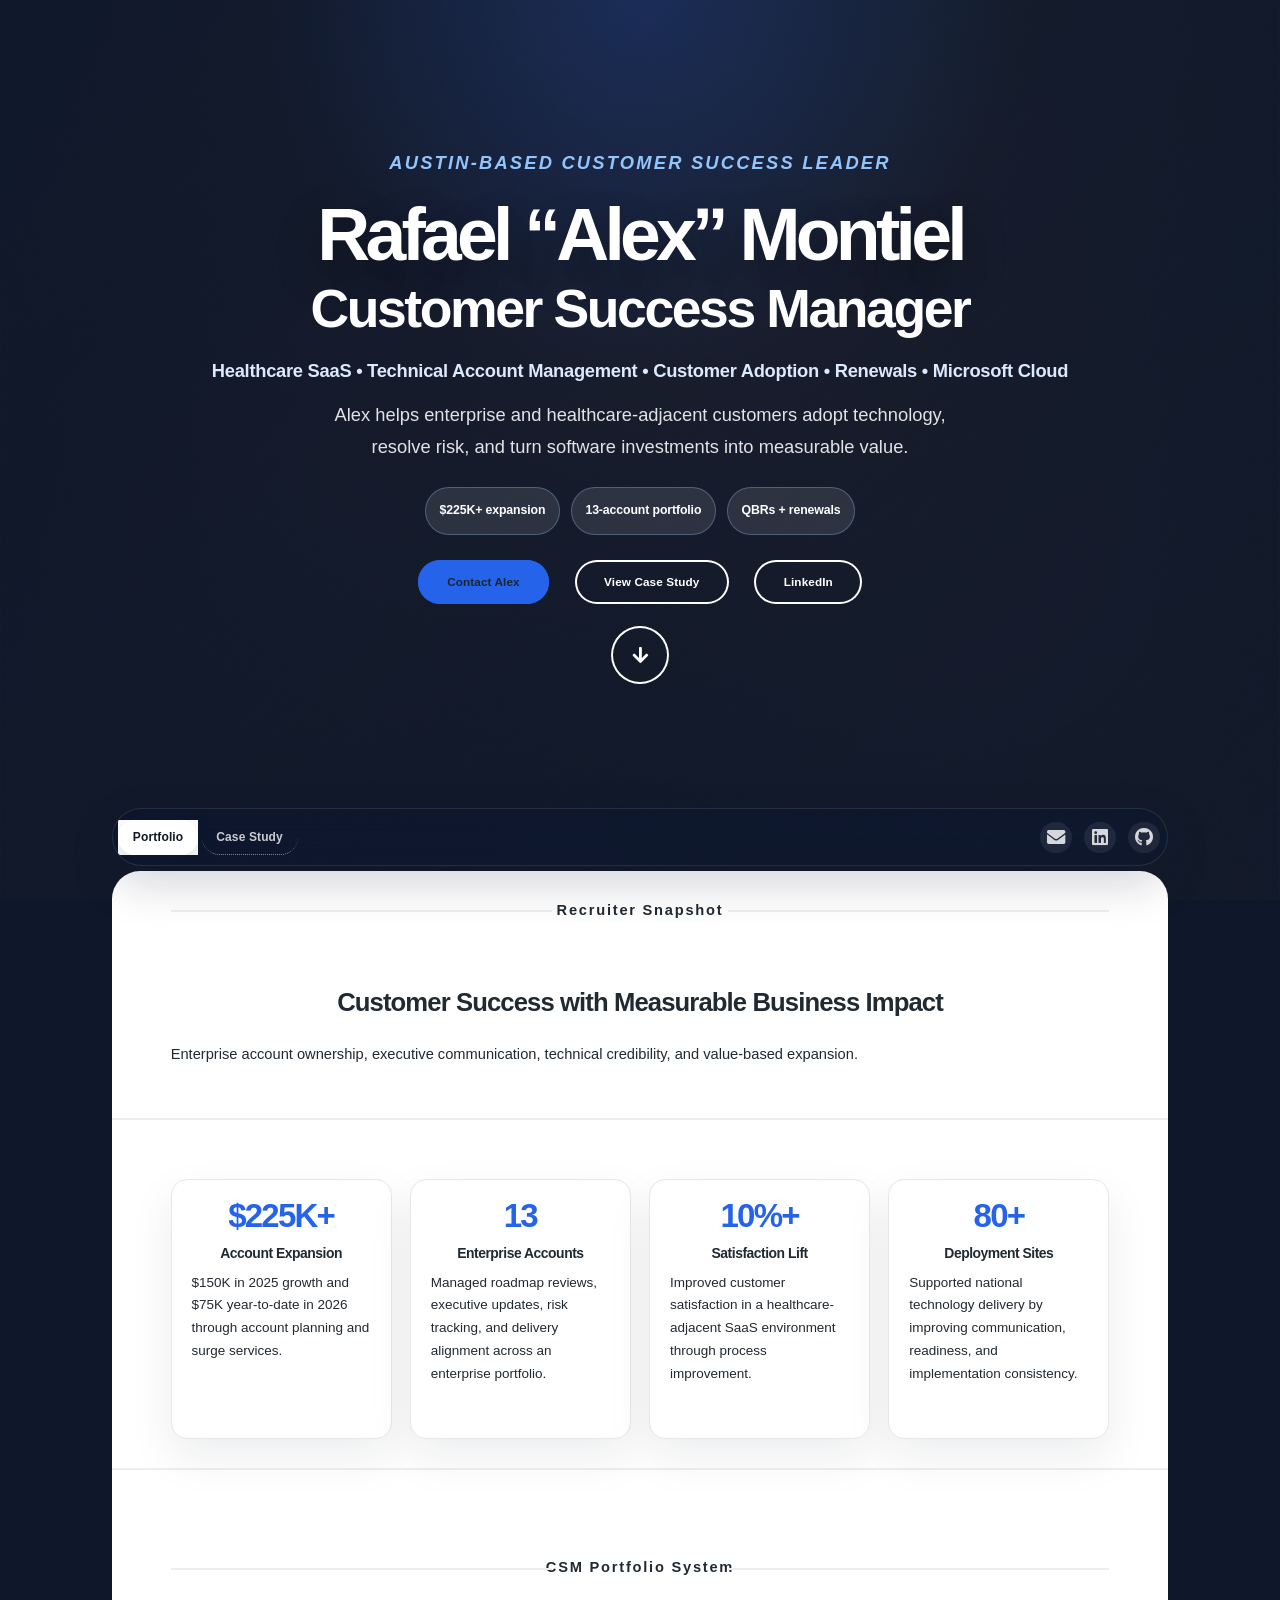
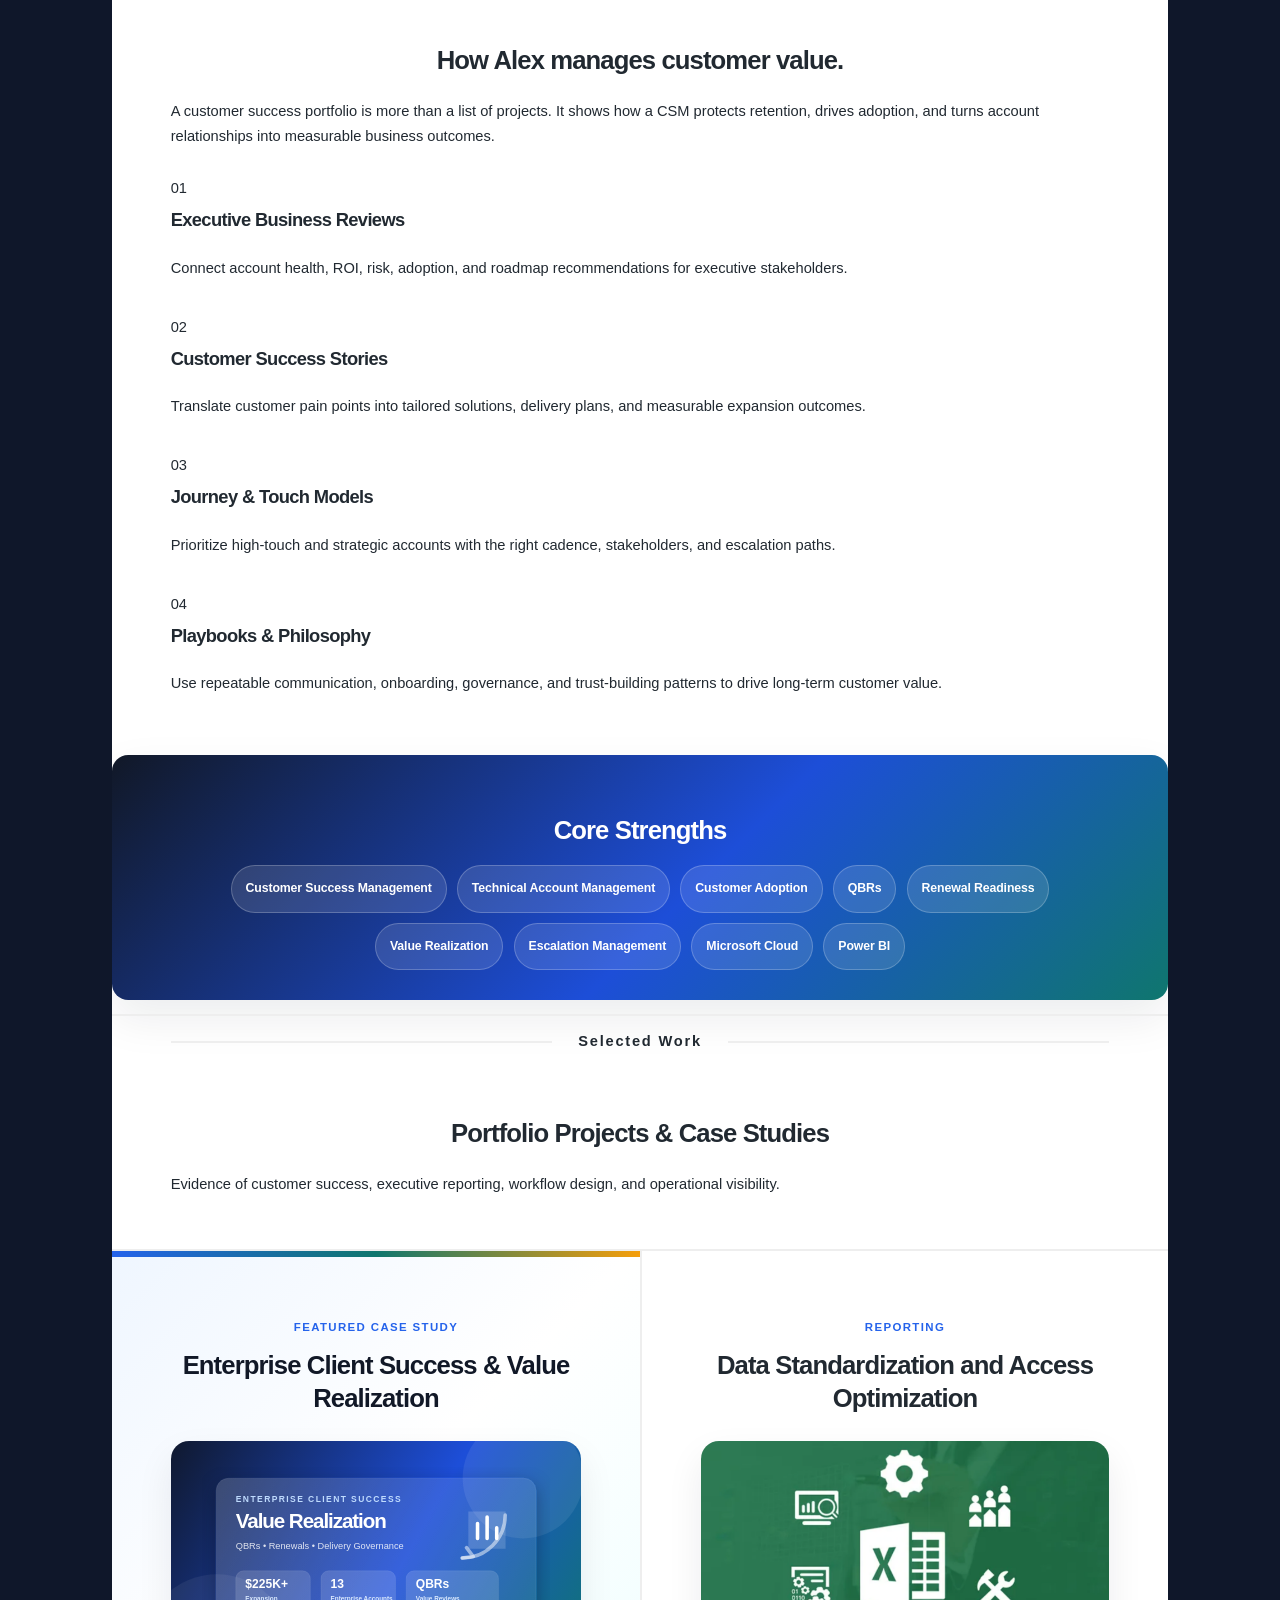
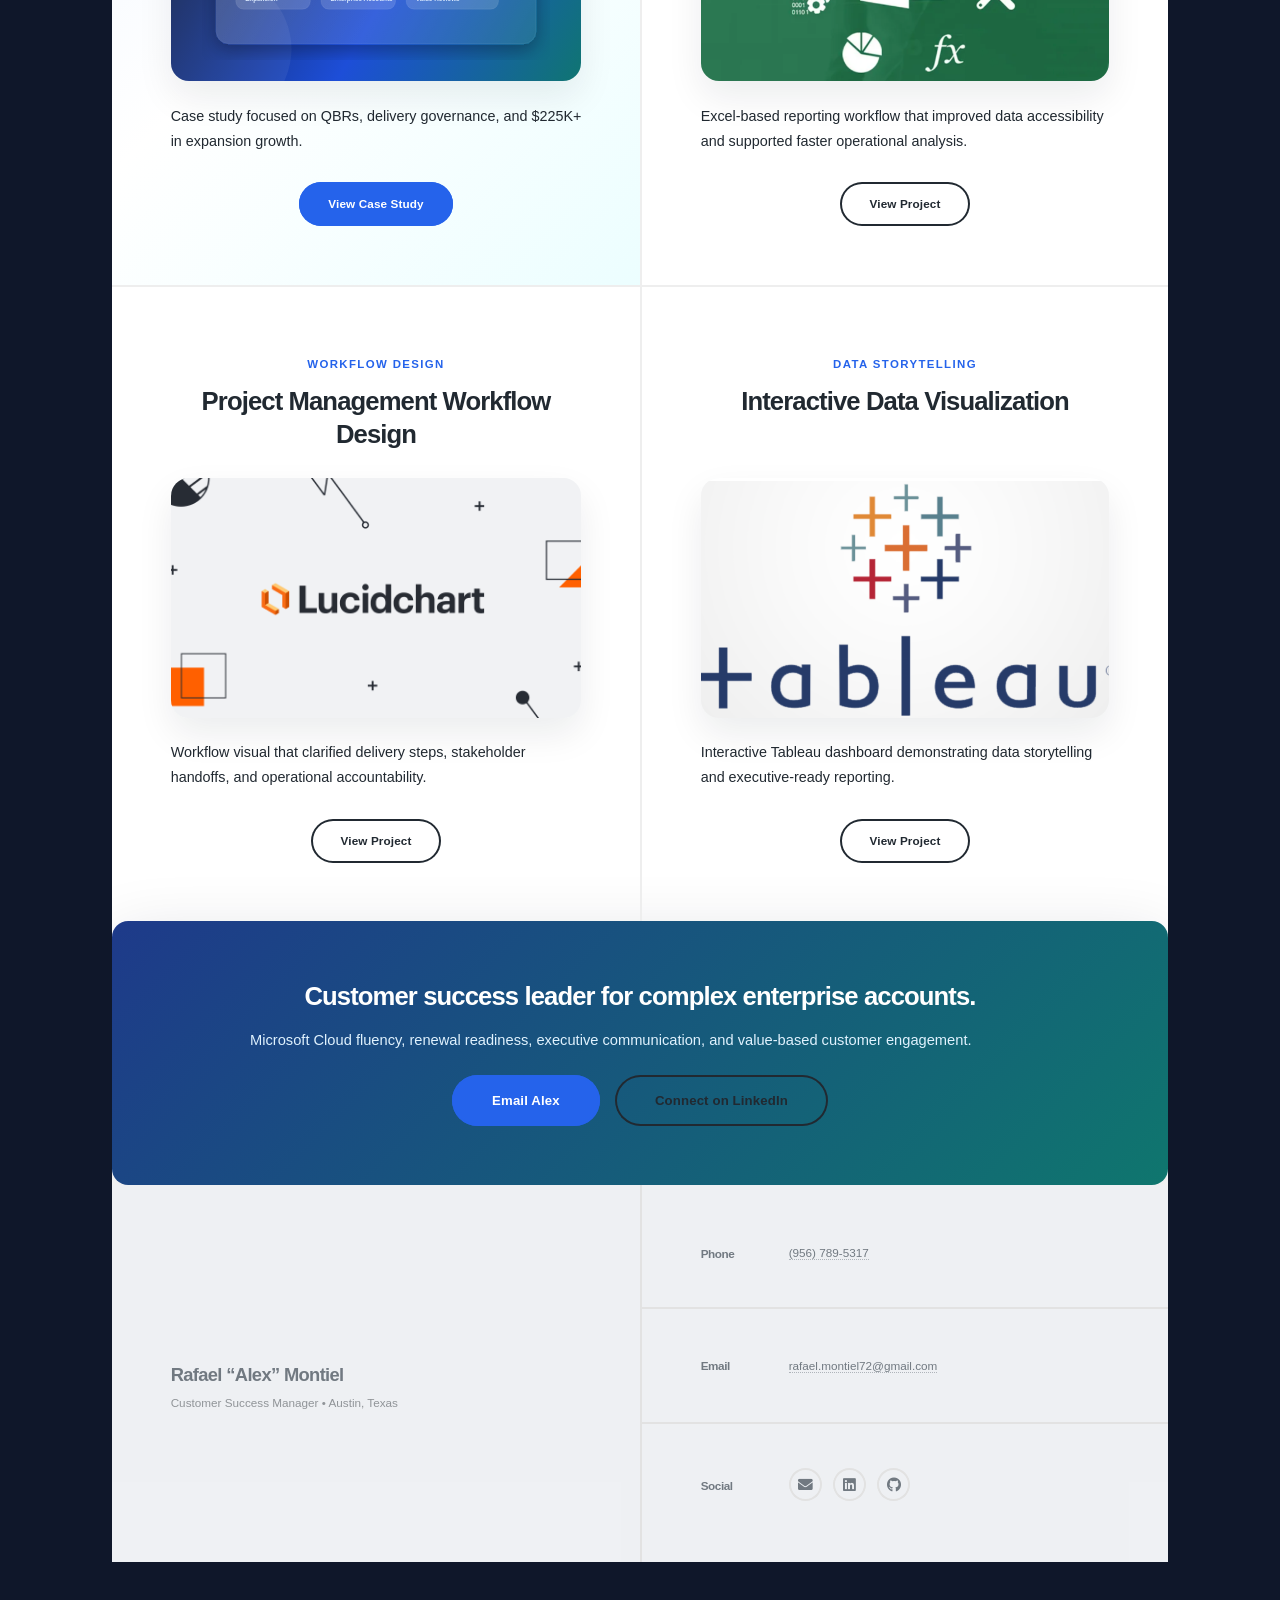
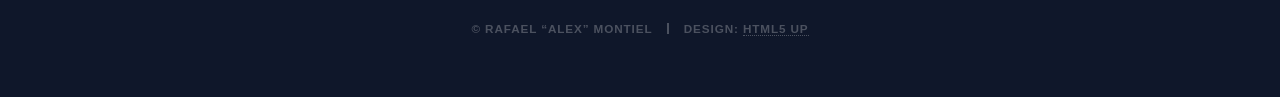
==== commit 0461d35c: "Add CSM portfolio framework section to homepage" ====
--- a/index.html
+++ b/index.html
@@ -13,6 +13,7 @@
 		<link rel="stylesheet" href="assets/css/main.css" />
 		<link rel="stylesheet" href="assets/css/custom.css" />
 		<link rel="stylesheet" href="assets/css/polish.css" />
+		<link rel="stylesheet" href="assets/css/product-nav.css" />
 		<noscript><link rel="stylesheet" href="assets/css/noscript.css" /></noscript>
 	</head>
 	<body class="is-preload alex-site">
@@ -95,6 +96,37 @@
 								</article>
 							</section>
 
+						<!-- CSM Portfolio System -->
+							<section class="csm-system-section">
+								<header class="major section-heading compact-heading">
+									<span class="date">CSM Portfolio System</span>
+									<h2>How Alex manages customer value.</h2>
+									<p>A customer success portfolio is more than a list of projects. It shows how a CSM protects retention, drives adoption, and turns account relationships into measurable business outcomes.</p>
+								</header>
+								<div class="csm-system-grid">
+									<article>
+										<span>01</span>
+										<h3>Executive Business Reviews</h3>
+										<p>Connect account health, ROI, risk, adoption, and roadmap recommendations for executive stakeholders.</p>
+									</article>
+									<article>
+										<span>02</span>
+										<h3>Customer Success Stories</h3>
+										<p>Translate customer pain points into tailored solutions, delivery plans, and measurable expansion outcomes.</p>
+									</article>
+									<article>
+										<span>03</span>
+										<h3>Journey &amp; Touch Models</h3>
+										<p>Prioritize high-touch and strategic accounts with the right cadence, stakeholders, and escalation paths.</p>
+									</article>
+									<article>
+										<span>04</span>
+										<h3>Playbooks &amp; Philosophy</h3>
+										<p>Use repeatable communication, onboarding, governance, and trust-building patterns to drive long-term customer value.</p>
+									</article>
+								</div>
+							</section>
+
 						<!-- Skills -->
 							<section class="skill-strip">
 								<h2>Core Strengths</h2>
--- a/assets/css/polish.css
+++ b/assets/css/polish.css
@@ -0,0 +1,450 @@
+/* Final UX polish layer: Apple / Google / Notion-inspired refinements */
+
+.alex-site #main {
+	border-radius: 28px 28px 0 0;
+	overflow: hidden;
+	margin-top: -2.5rem !important;
+	position: relative;
+	z-index: 10;
+}
+
+.alex-site #header {
+	display: none !important;
+}
+
+.alex-site #nav {
+	width: min(92vw, 1080px) !important;
+	height: 58px !important;
+	margin: -6.25rem auto 2.8rem auto !important;
+	padding: 0.35rem !important;
+	border-radius: 999px !important;
+	background: rgba(15, 23, 42, 0.38) !important;
+	border: 1px solid rgba(255, 255, 255, 0.10) !important;
+	box-shadow: 0 18px 45px rgba(15, 23, 42, 0.18) !important;
+	backdrop-filter: blur(22px) saturate(150%);
+	-webkit-backdrop-filter: blur(22px) saturate(150%);
+	display: flex !important;
+	align-items: center !important;
+	justify-content: space-between !important;
+	position: relative !important;
+	z-index: 30 !important;
+}
+
+.alex-site #nav .links {
+	display: flex !important;
+	align-items: center !important;
+	gap: 0.25rem !important;
+	height: auto !important;
+}
+
+.alex-site #nav .links li {
+	display: block !important;
+	height: auto !important;
+	line-height: normal !important;
+}
+
+.alex-site #nav .links li a {
+	height: auto !important;
+	line-height: 1 !important;
+	padding: 0.75rem 1rem !important;
+	border-radius: 999px !important;
+	font-size: 0.82rem !important;
+	font-weight: 740 !important;
+	letter-spacing: 0.01em !important;
+	text-transform: none !important;
+	color: rgba(255, 255, 255, 0.78) !important;
+	background: transparent !important;
+	transition: background 180ms ease, color 180ms ease, transform 180ms ease;
+}
+
+.alex-site #nav .links li a:hover {
+	background: rgba(255, 255, 255, 0.10) !important;
+	color: #ffffff !important;
+	transform: translateY(-1px);
+}
+
+.alex-site #nav .links li.active a {
+	background: rgba(255, 255, 255, 0.92) !important;
+	color: #111827 !important;
+	box-shadow: 0 8px 24px rgba(15, 23, 42, 0.16) !important;
+}
+
+.alex-site #nav .icons {
+	display: flex !important;
+	align-items: center !important;
+	gap: 0.35rem !important;
+	height: auto !important;
+	padding-right: 0.15rem !important;
+}
+
+.alex-site #nav .icons li,
+.alex-site #nav .icons li a {
+	height: auto !important;
+	line-height: 1 !important;
+}
+
+.alex-site #nav .icons li a {
+	width: 2.15rem !important;
+	height: 2.15rem !important;
+	border-radius: 999px !important;
+	display: inline-flex !important;
+	align-items: center !important;
+	justify-content: center !important;
+	color: rgba(255, 255, 255, 0.82) !important;
+	background: rgba(255, 255, 255, 0.07) !important;
+	transition: background 180ms ease, color 180ms ease, transform 180ms ease;
+}
+
+.alex-site #nav .icons li a:hover {
+	background: rgba(255, 255, 255, 0.92) !important;
+	color: #111827 !important;
+	transform: translateY(-1px);
+}
+
+.alex-site #intro.alex-hero {
+	background: radial-gradient(circle at top center, rgba(37, 99, 235, 0.22), transparent 34%), linear-gradient(135deg, rgba(15, 23, 42, 0.92), rgba(15, 23, 42, 0.72));
+	padding-bottom: 10rem !important;
+}
+
+.alex-hero h1,
+.alex-hero h2 {
+	text-wrap: balance;
+}
+
+.hero-copy,
+.hero-subtitle {
+	text-wrap: balance;
+}
+
+.compact-heading {
+	padding-top: 0.5rem !important;
+	margin-bottom: 1.5rem !important;
+}
+
+.compact-heading h2,
+.compact-case-header h1 {
+	text-wrap: balance;
+}
+
+.metric-grid {
+	gap: 1.25rem;
+}
+
+.metric-grid article {
+	min-height: 260px;
+	display: flex;
+	flex-direction: column;
+	justify-content: flex-start;
+}
+
+.metric-grid p {
+	max-width: 30ch;
+}
+
+.skill-strip {
+	background: linear-gradient(135deg, #111827, #1d4ed8 55%, #0f766e);
+	border: 0 !important;
+}
+
+.skill-strip .chips span {
+	background: rgba(255, 255, 255, 0.12);
+	border-color: rgba(255, 255, 255, 0.22);
+}
+
+.project-grid article {
+	display: flex;
+	flex-direction: column;
+	justify-content: space-between;
+	min-height: 100%;
+}
+
+.project-grid article header {
+	min-height: 132px;
+}
+
+.project-grid article .image.fit {
+	margin: 0 0 1.55rem 0;
+	border-radius: 18px;
+	overflow: hidden;
+	background: #f8fafc;
+	box-shadow: 0 16px 36px rgba(15, 23, 42, 0.08);
+}
+
+.project-grid article .image.fit img {
+	width: 100%;
+	height: 240px;
+	object-fit: cover;
+	display: block;
+}
+
+.case-feature .image.fit img {
+	object-fit: cover;
+}
+
+.project-grid article p {
+	font-size: 0.98rem;
+	max-width: 52ch;
+	margin-left: auto;
+	margin-right: auto;
+}
+
+.project-grid article .actions {
+	margin-top: auto;
+}
+
+.project-label,
+.alex-site .date {
+	font-weight: 800 !important;
+	letter-spacing: 0.12em !important;
+}
+
+.final-cta {
+	border: 0 !important;
+	box-shadow: 0 22px 70px rgba(15, 23, 42, 0.16) !important;
+}
+
+.final-cta h2 {
+	text-wrap: balance;
+}
+
+.compact-footer {
+	background: rgba(248, 250, 252, 0.96) !important;
+}
+
+.compact-footer > section:first-child {
+	display: flex;
+	flex-direction: column;
+	justify-content: center;
+}
+
+.compact-footer h2 {
+	font-size: 1.25rem;
+	margin-bottom: 0.45rem;
+}
+
+.compact-footer p {
+	font-size: 0.95rem;
+	margin-bottom: 0;
+}
+
+.case-page .case-hero-intro .hero-copy {
+	max-width: 760px;
+}
+
+.case-study-content {
+	padding-top: 4rem !important;
+}
+
+.compact-case-header {
+	margin-bottom: 2.25rem !important;
+}
+
+.compact-case-header h1 {
+	font-size: clamp(2.65rem, 5.6vw, 5.4rem) !important;
+}
+
+.case-hero-panel {
+	border: 0 !important;
+	box-shadow: 0 22px 70px rgba(15, 23, 42, 0.15) !important;
+	margin-bottom: 3rem !important;
+}
+
+.account-proof-section,
+.senior-signals-section {
+	margin: 3rem 0;
+}
+
+.mini-section-heading {
+	text-align: center;
+	margin: 0 auto 1.5rem auto;
+	max-width: 760px;
+}
+
+.mini-section-heading span {
+	display: inline-block;
+	font-size: 0.78rem;
+	font-weight: 800;
+	letter-spacing: 0.12em;
+	text-transform: uppercase;
+	color: var(--alex-blue);
+	margin-bottom: 0.65rem;
+}
+
+.mini-section-heading h2 {
+	font-size: clamp(1.8rem, 3.4vw, 3rem);
+	line-height: 1.08;
+	margin-bottom: 0;
+	text-wrap: balance;
+}
+
+.account-proof-grid,
+.signal-grid,
+.case-steps {
+	display: grid;
+	grid-template-columns: repeat(2, minmax(0, 1fr));
+	gap: 1.25rem;
+}
+
+.account-proof-grid article,
+.signal-grid article,
+.case-steps article {
+	border: 1px solid var(--alex-border);
+	border-radius: 1.1rem;
+	box-shadow: 0 18px 45px rgba(15, 23, 42, 0.07);
+	padding: 1.35rem;
+}
+
+.account-proof-grid article,
+.case-steps article {
+	background: linear-gradient(180deg, #ffffff, #f8fafc);
+}
+
+.account-proof-grid h3 {
+	font-size: 1.05rem;
+	margin-bottom: 0.65rem;
+}
+
+.account-proof-grid p,
+.case-steps p,
+.signal-grid span {
+	font-size: 0.95rem;
+	line-height: 1.58;
+}
+
+.account-proof-grid p {
+	margin-bottom: 1rem;
+}
+
+.account-proof-grid article > span {
+	display: block;
+	font-size: 0.82rem;
+	font-weight: 750;
+	line-height: 1.45;
+	color: var(--alex-blue);
+}
+
+.signal-grid article {
+	background: linear-gradient(135deg, #eff6ff, #ffffff);
+}
+
+.signal-grid strong {
+	display: block;
+	font-size: 1rem;
+	margin-bottom: 0.45rem;
+	color: var(--alex-ink);
+}
+
+.signal-grid span {
+	display: block;
+	color: var(--alex-muted);
+}
+
+.case-steps {
+	margin: 3rem 0;
+}
+
+.case-steps article {
+	min-height: 220px;
+}
+
+.result-panel {
+	background: linear-gradient(135deg, #f8fafc, #eff6ff) !important;
+	margin: 3rem 0 2rem 0 !important;
+}
+
+.result-panel h2 {
+	margin-bottom: 0.75rem;
+}
+
+@media screen and (max-width: 980px) {
+	.alex-site #nav {
+		width: min(94vw, 760px) !important;
+		margin-top: -5.75rem !important;
+	}
+
+	.project-grid article header {
+		min-height: auto;
+	}
+
+	.project-grid article .image.fit img {
+		height: 220px;
+	}
+
+	.metric-grid article {
+		min-height: 230px;
+	}
+}
+
+@media screen and (max-width: 736px) {
+	.alex-site #main {
+		border-radius: 18px 18px 0 0;
+		margin-top: -1.75rem !important;
+	}
+
+	.alex-site #intro.alex-hero {
+		padding-bottom: 8.25rem !important;
+	}
+
+	.alex-site #nav {
+		width: calc(100% - 1.5rem) !important;
+		height: auto !important;
+		margin: -5.4rem auto 1.5rem auto !important;
+		border-radius: 22px !important;
+		padding: 0.45rem !important;
+		align-items: stretch !important;
+		gap: 0.4rem !important;
+		background: rgba(15, 23, 42, 0.48) !important;
+	}
+
+	.alex-site #nav .links {
+		flex: 1 1 auto !important;
+		gap: 0.25rem !important;
+	}
+
+	.alex-site #nav .links li {
+		flex: 1 1 0 !important;
+	}
+
+	.alex-site #nav .links li a {
+		width: 100% !important;
+		text-align: center !important;
+		padding: 0.78rem 0.5rem !important;
+		font-size: 0.76rem !important;
+	}
+
+	.alex-site #nav .icons {
+		gap: 0.2rem !important;
+	}
+
+	.alex-site #nav .icons li a {
+		width: 2rem !important;
+		height: 2rem !important;
+	}
+
+	.compact-heading {
+		padding-top: 0 !important;
+	}
+
+	.metric-grid article,
+	.case-steps article {
+		min-height: auto;
+	}
+
+	.project-grid article .image.fit img {
+		height: 200px;
+	}
+
+	.project-grid article p {
+		max-width: none;
+	}
+
+	.account-proof-grid,
+	.signal-grid,
+	.case-steps {
+		grid-template-columns: 1fr;
+	}
+
+	.compact-footer > section:first-child {
+		display: block;
+	}
+}
